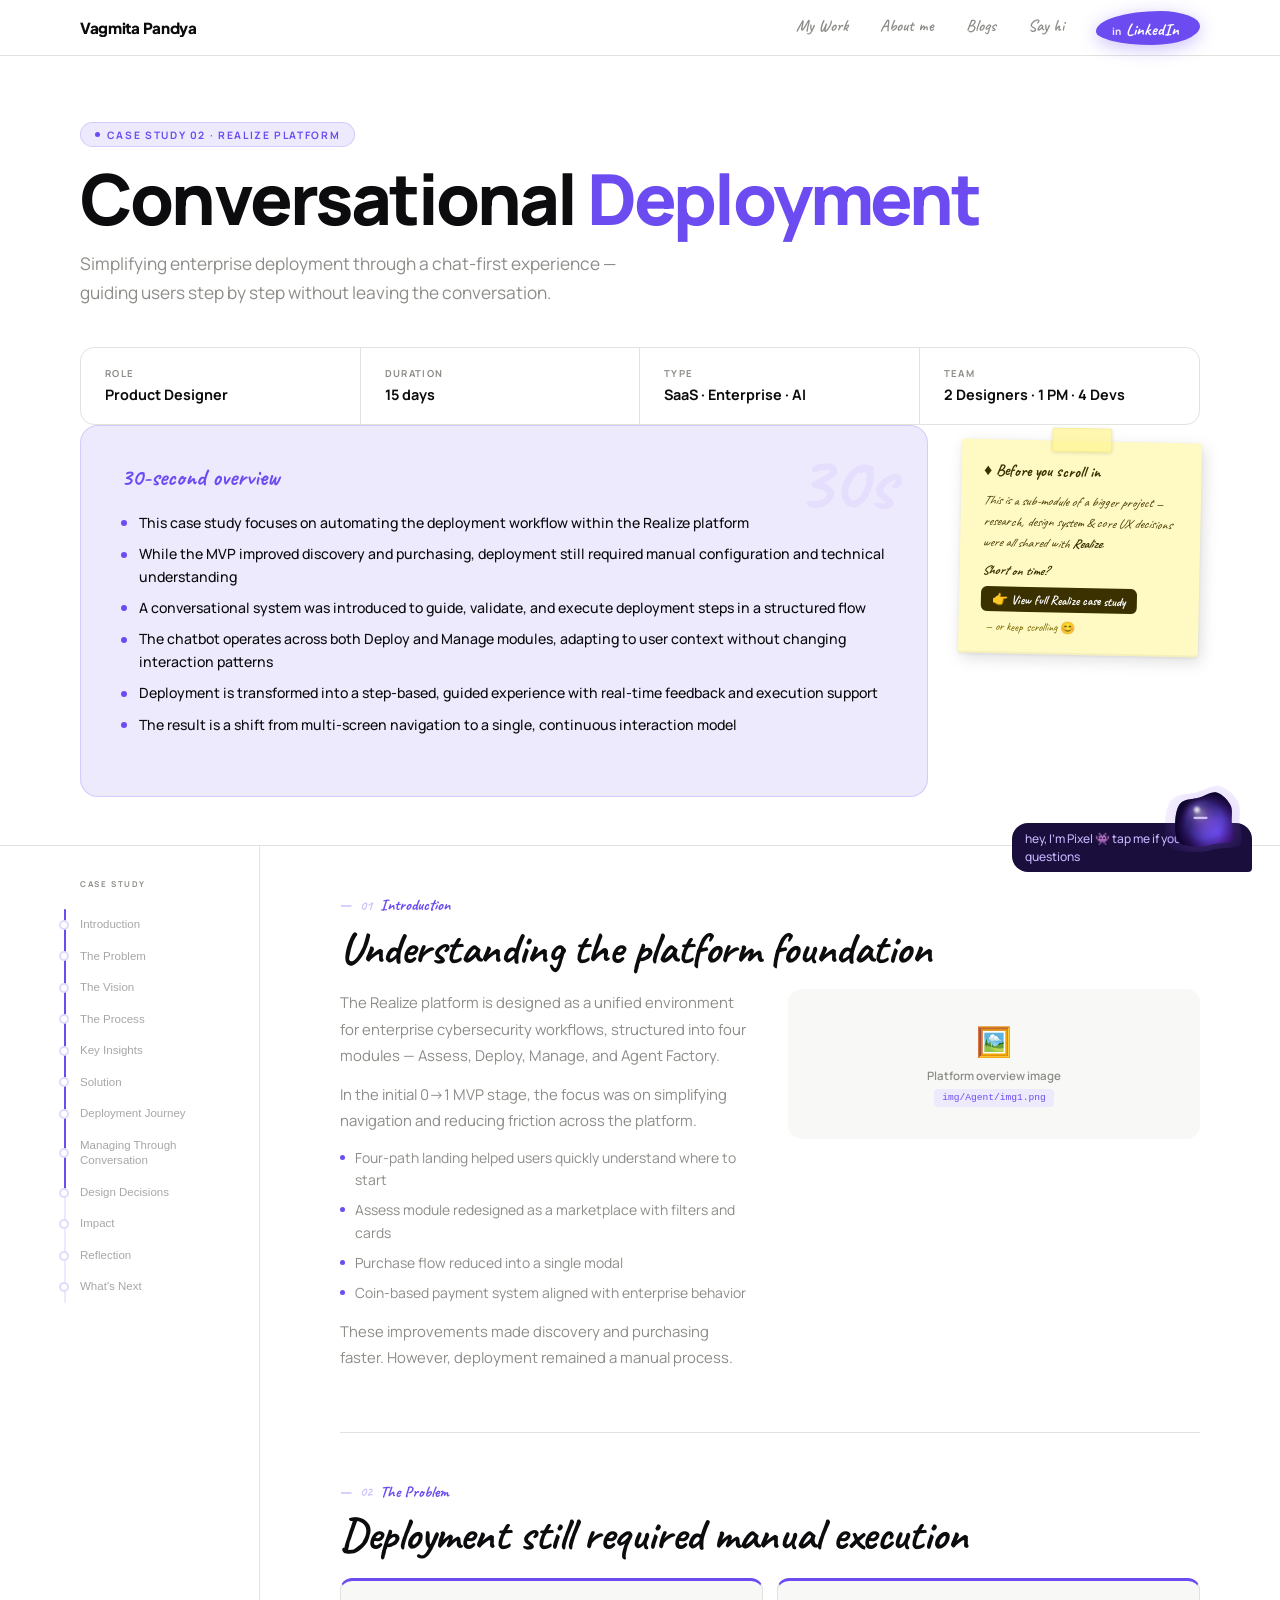
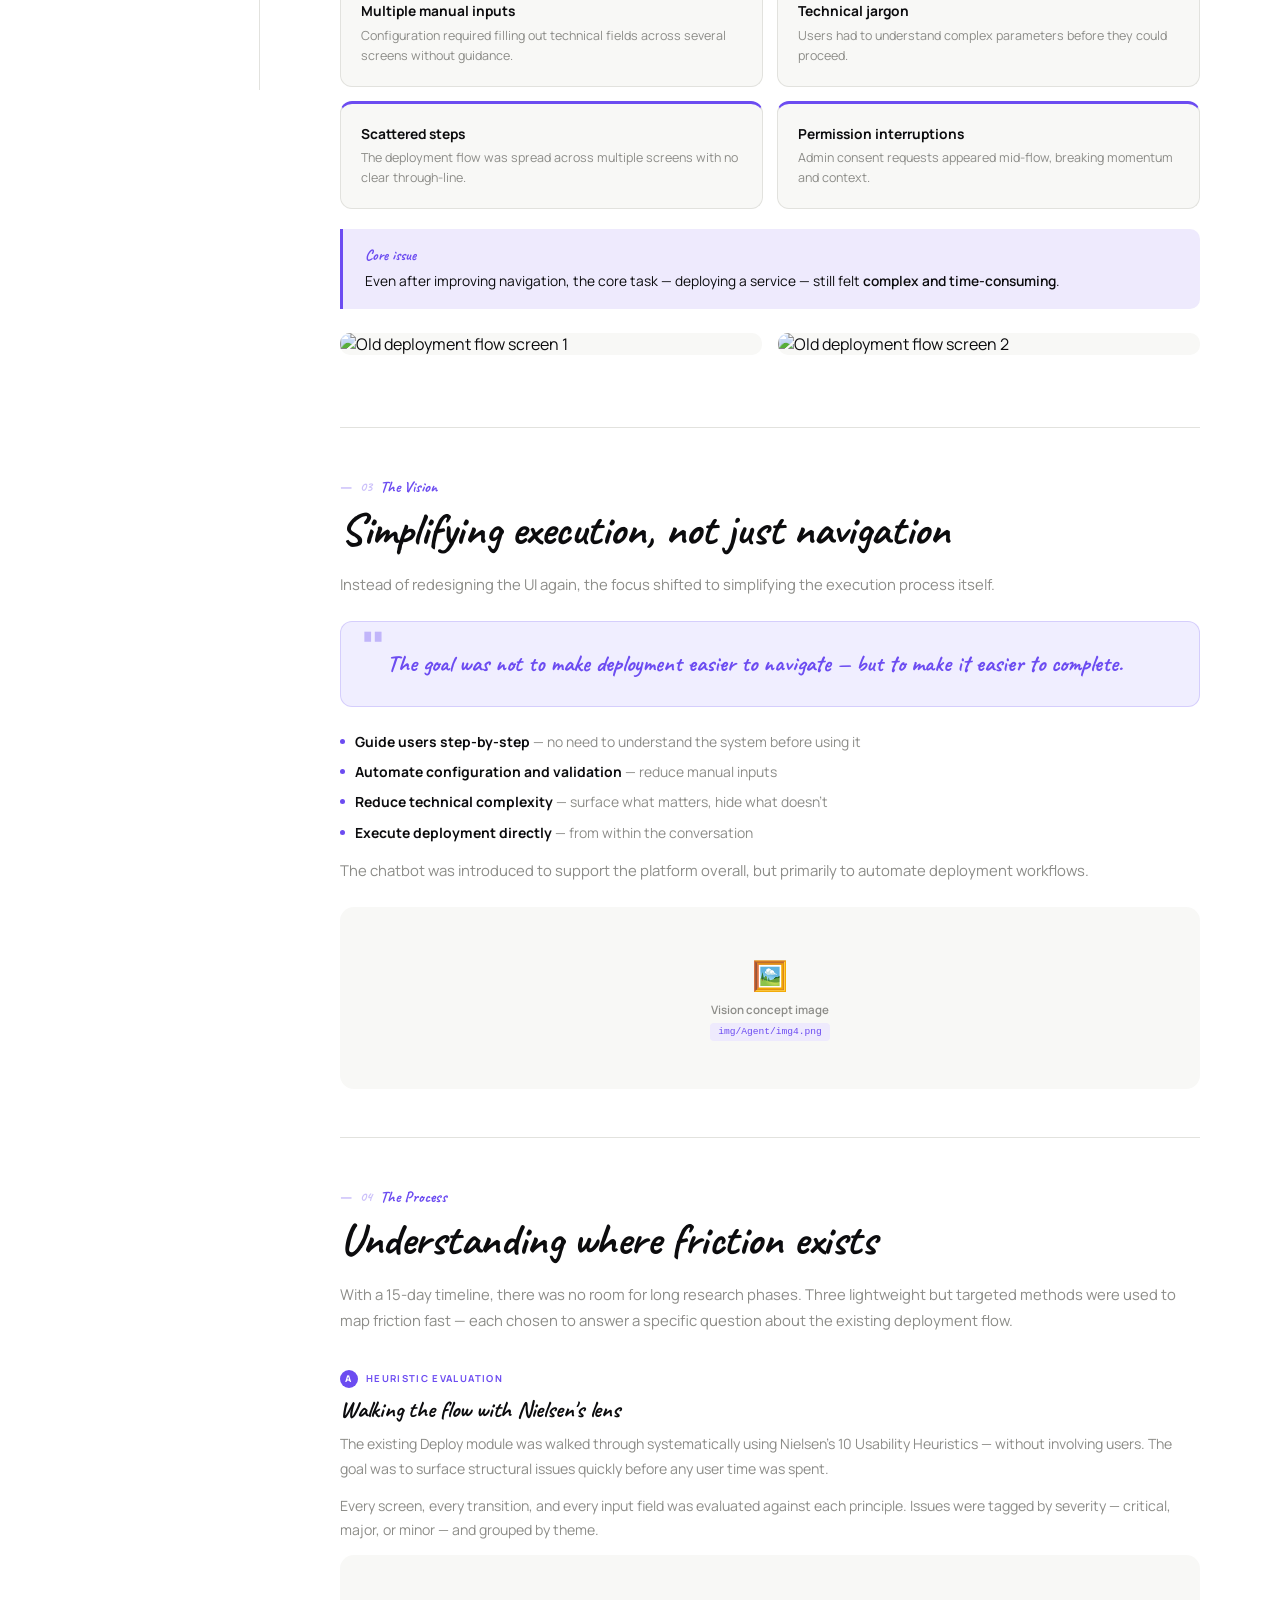
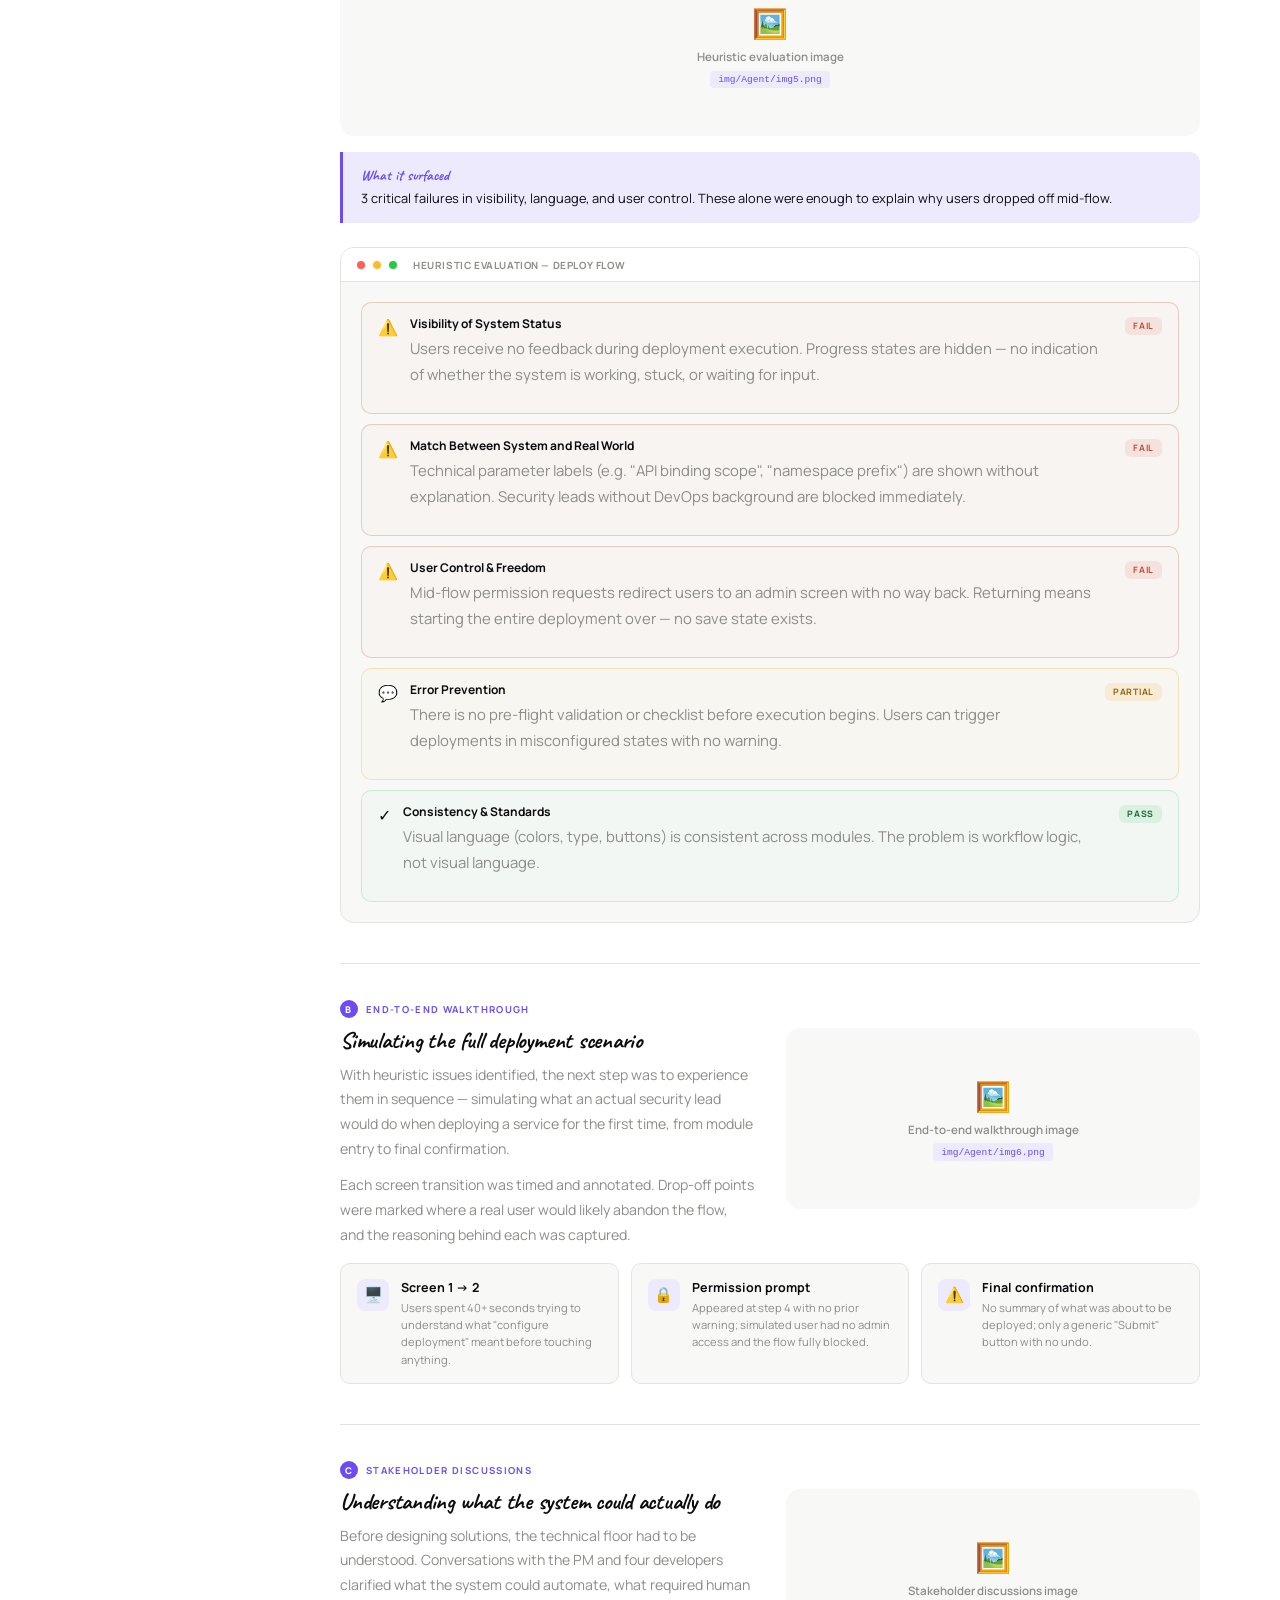
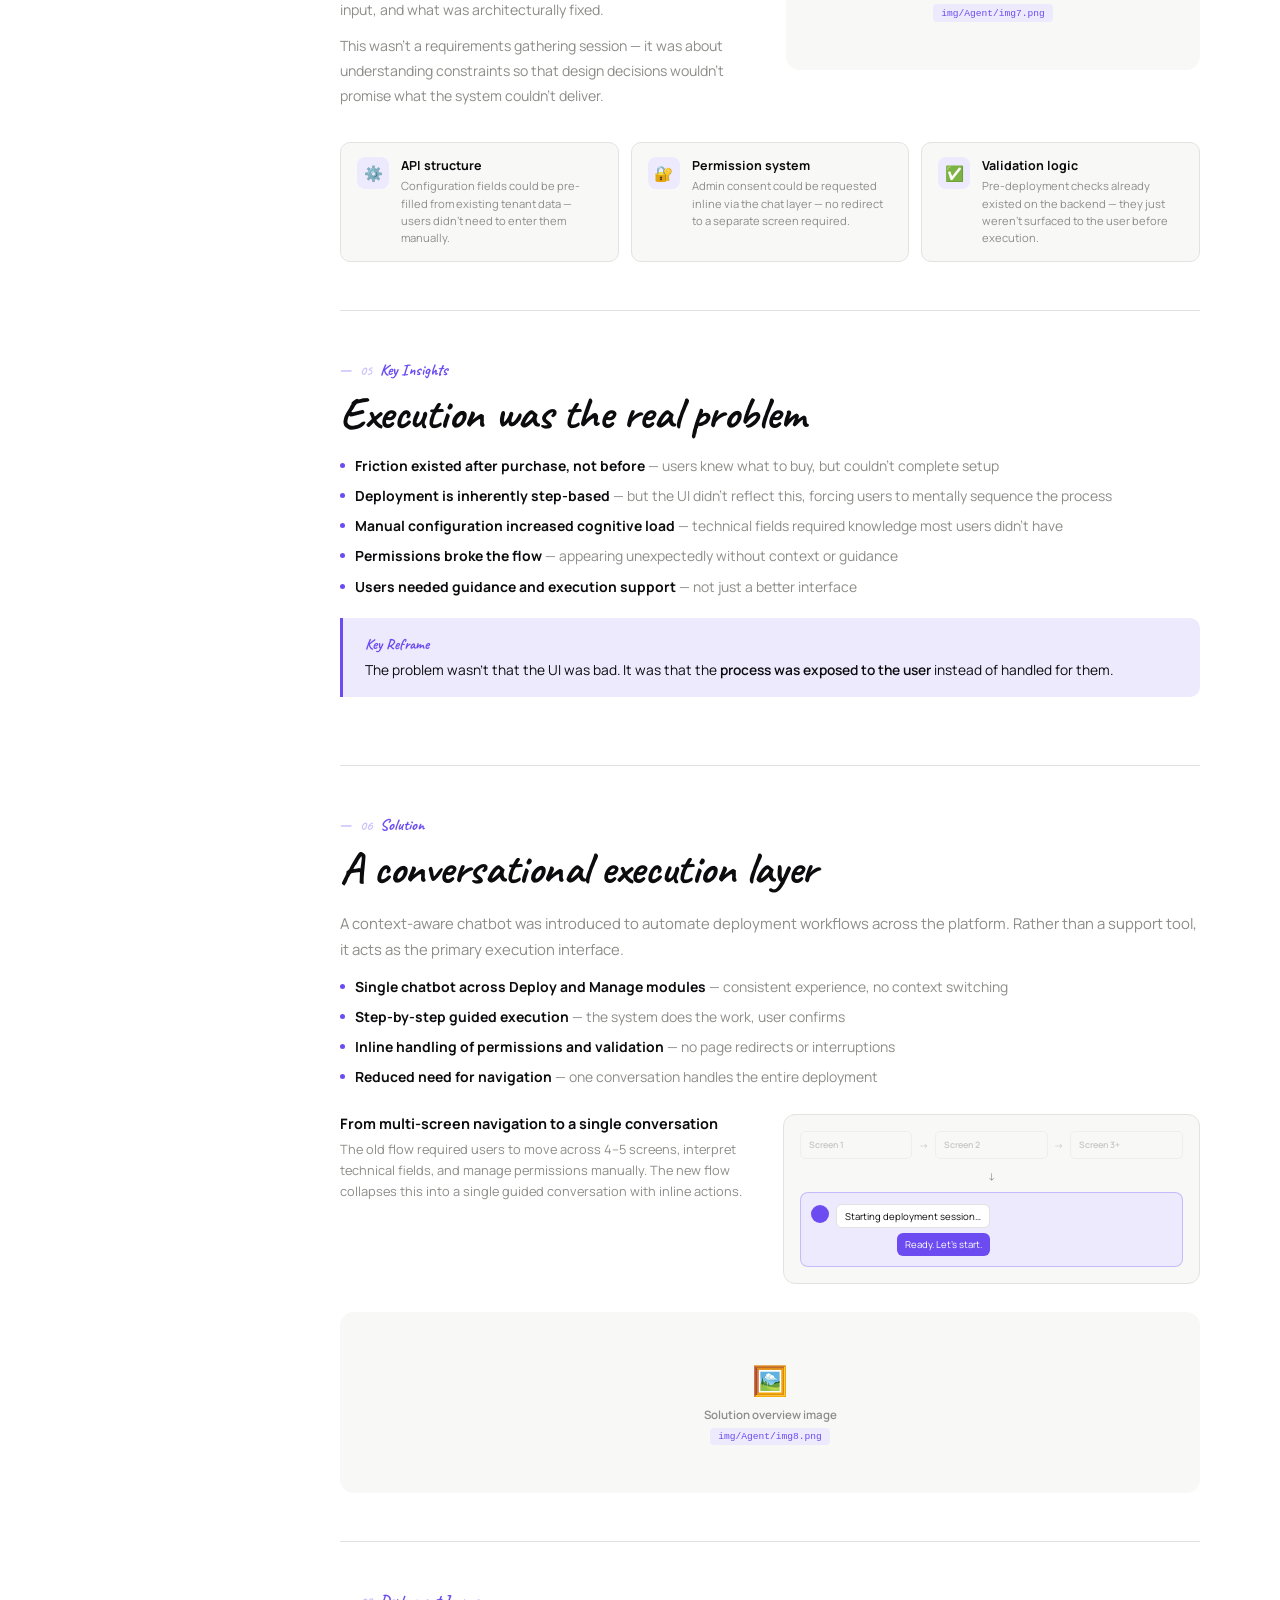
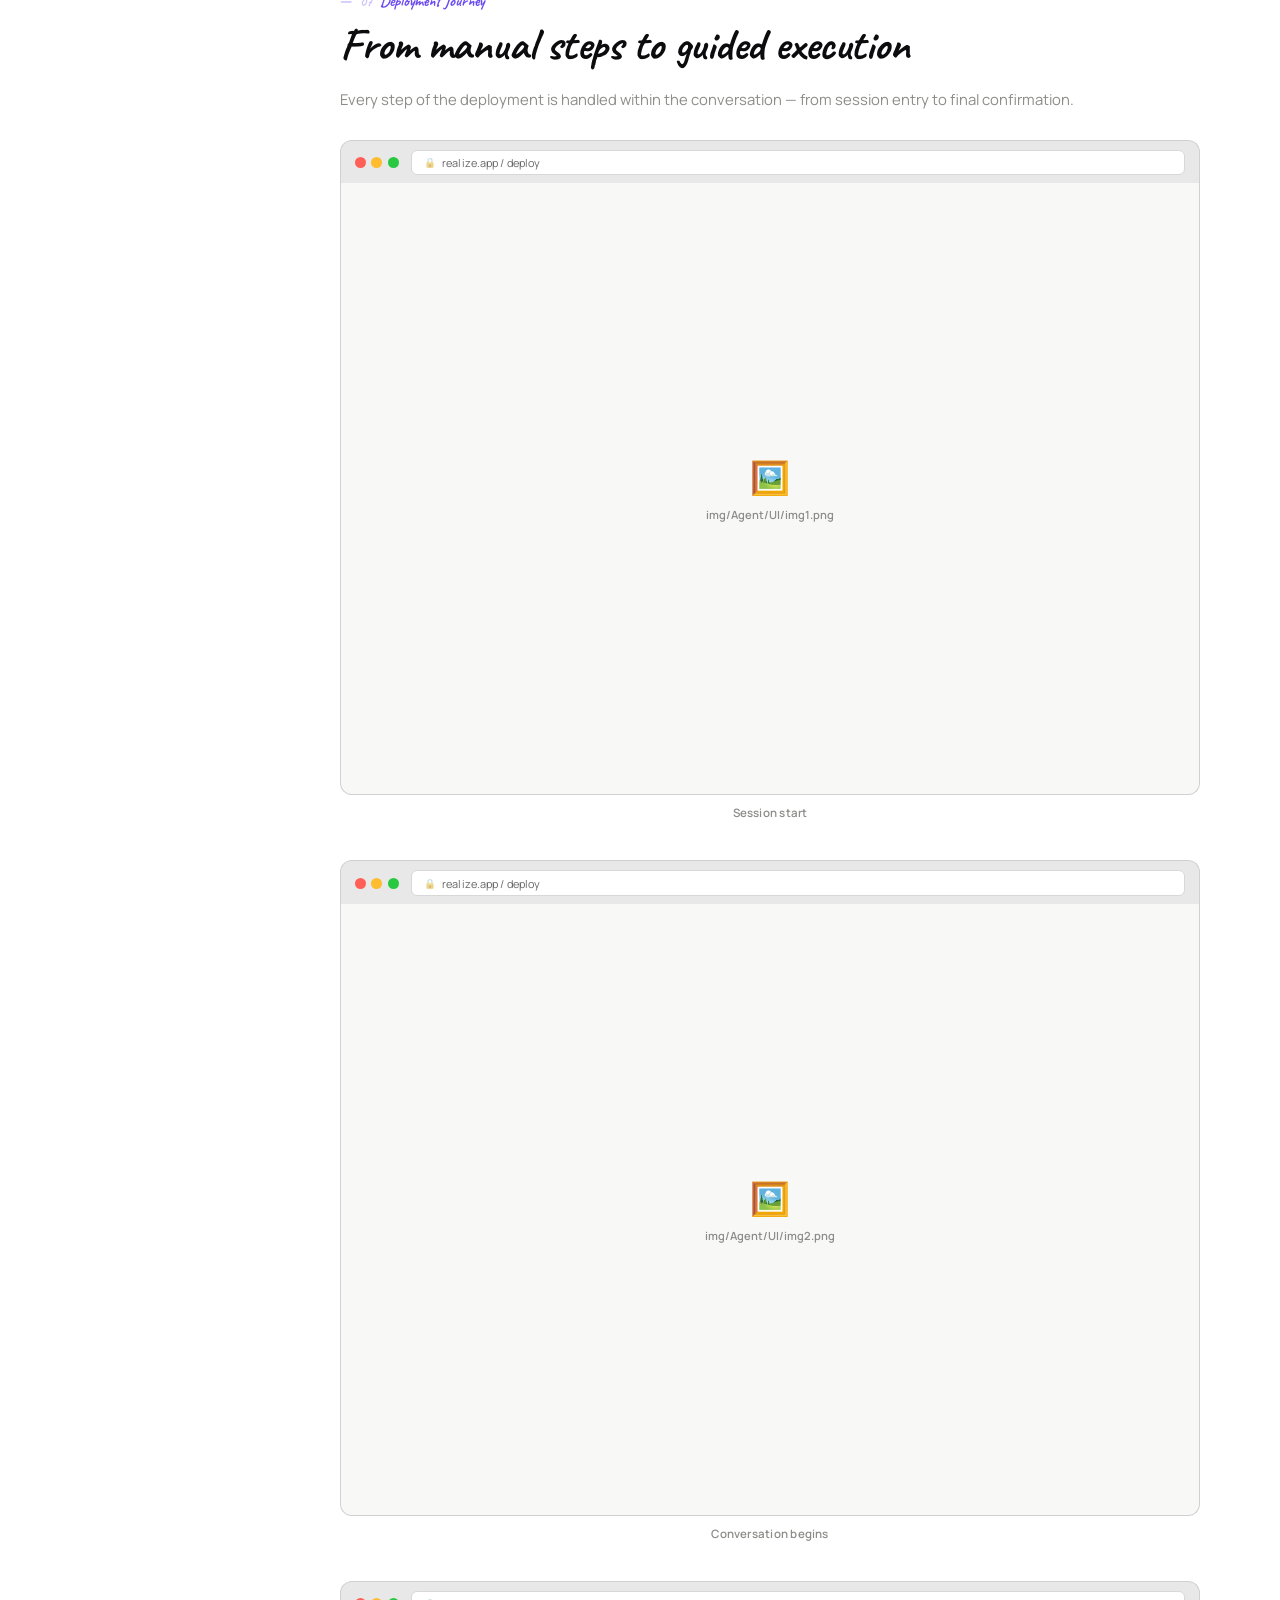
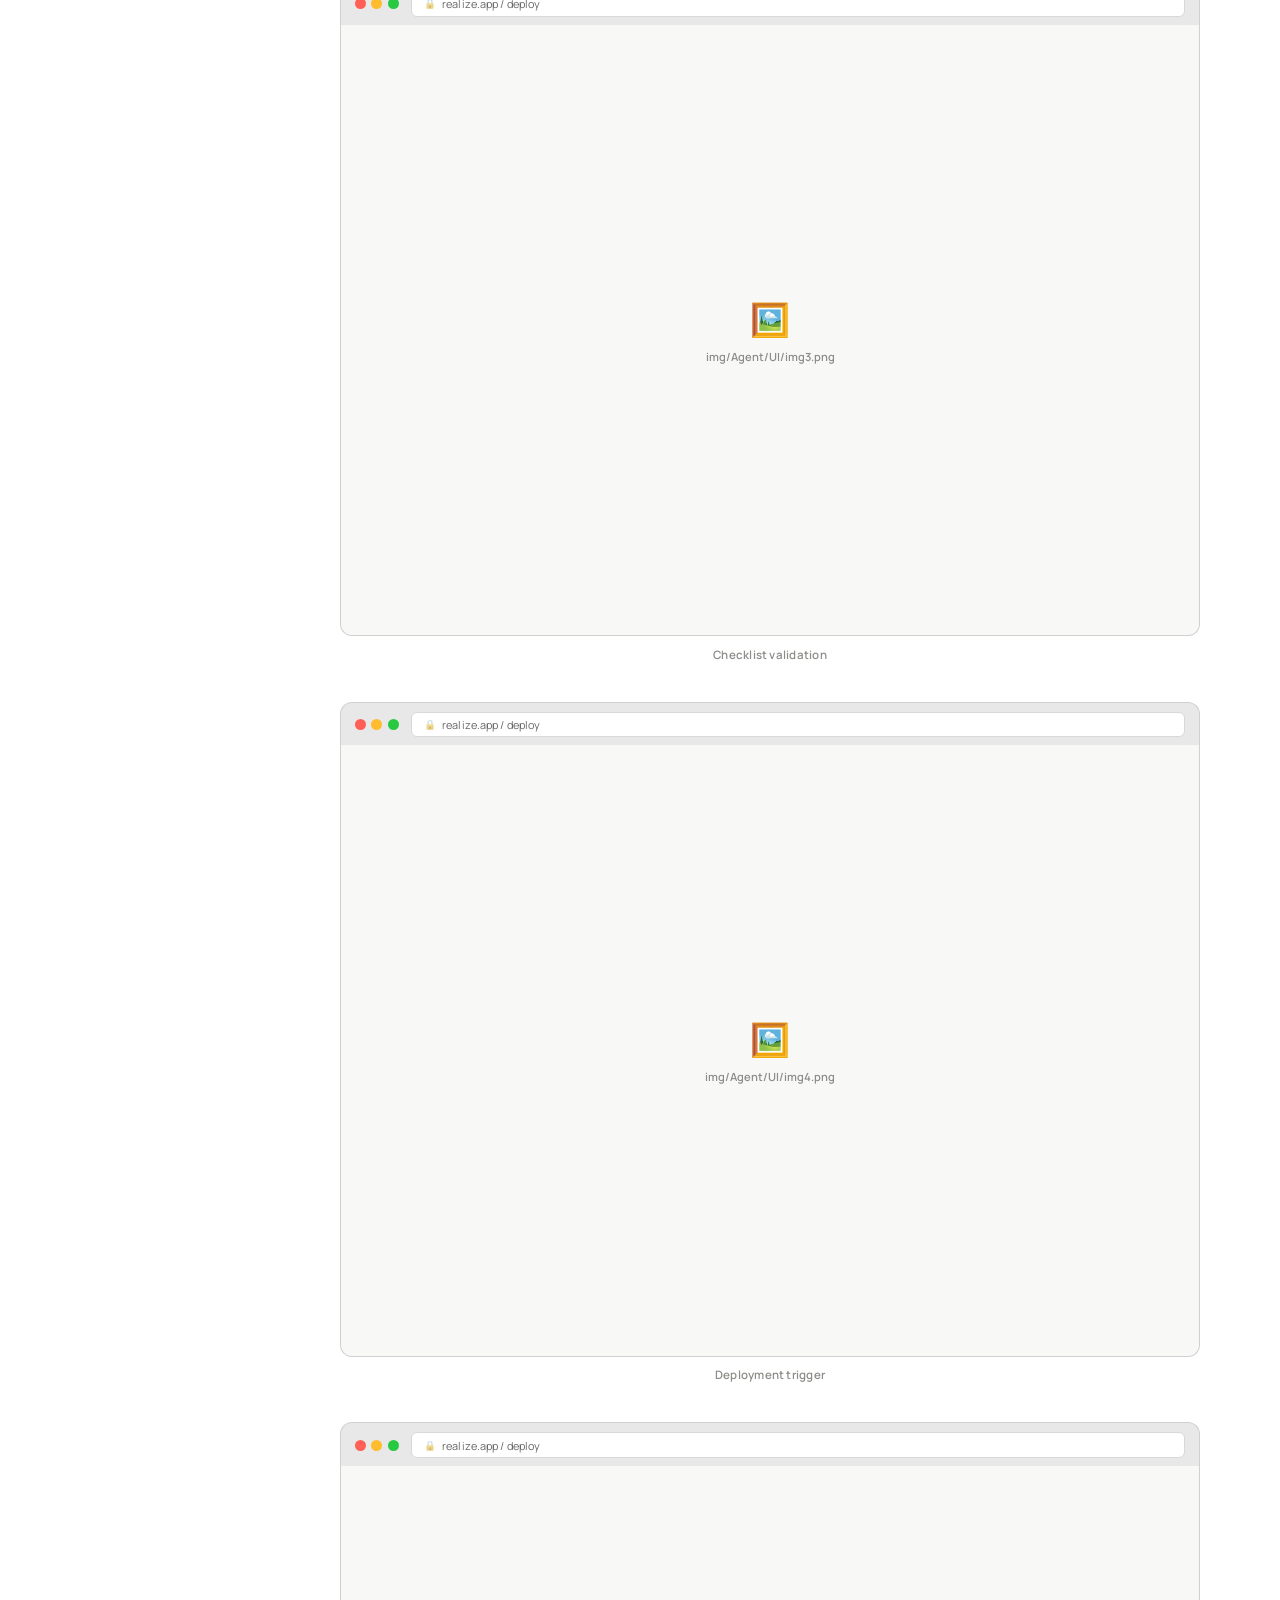
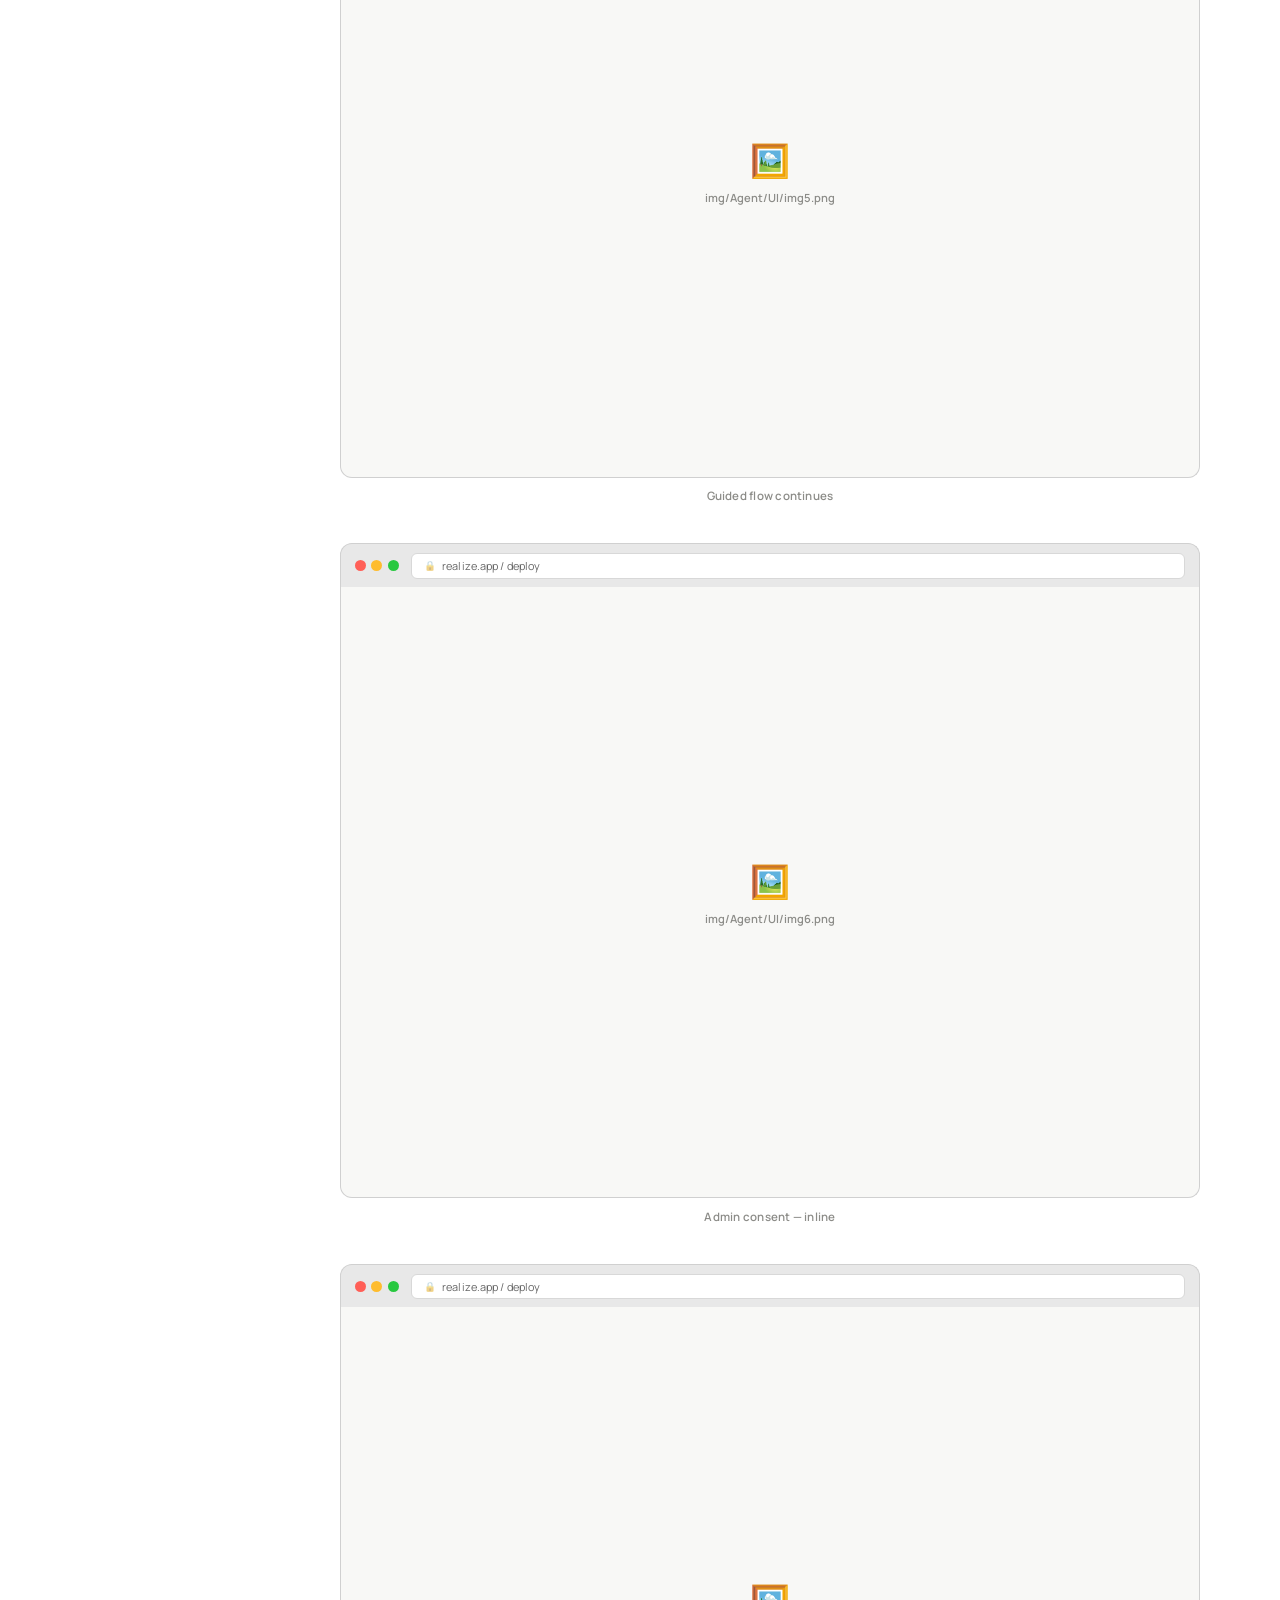
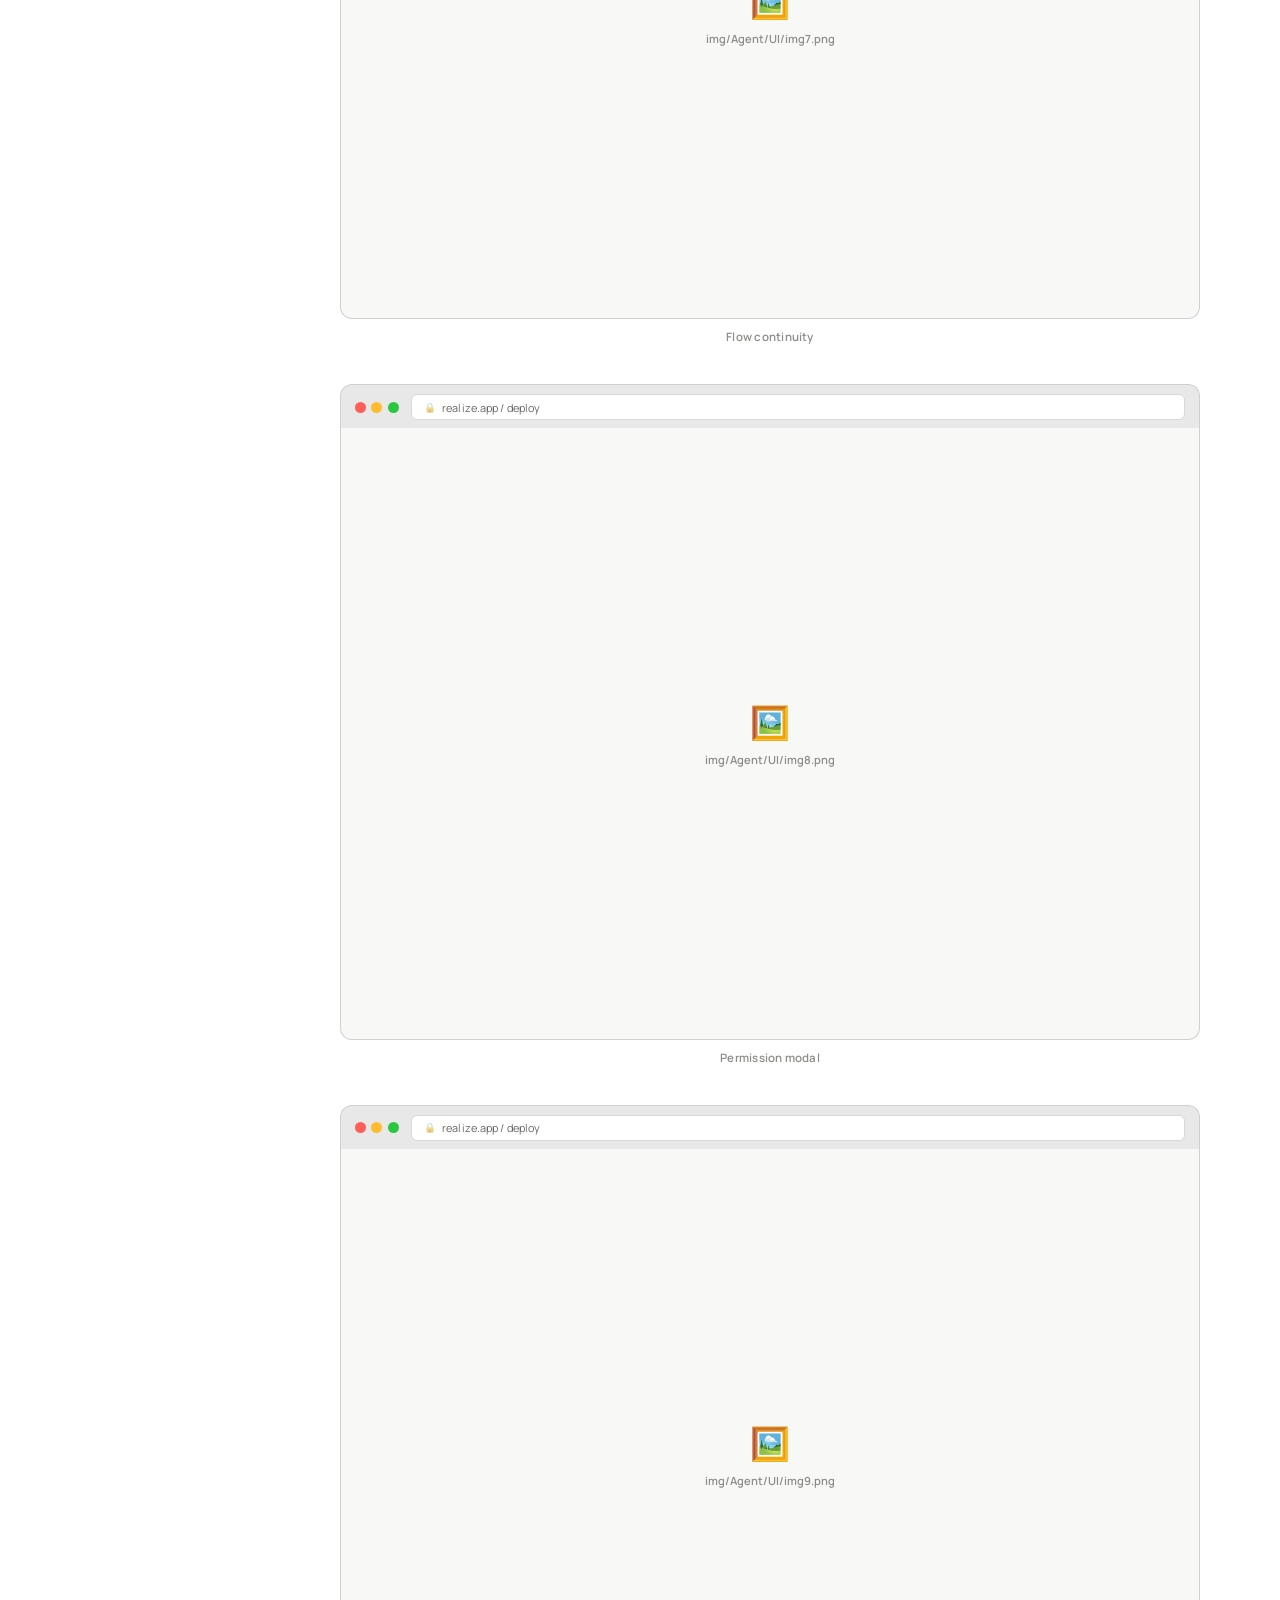
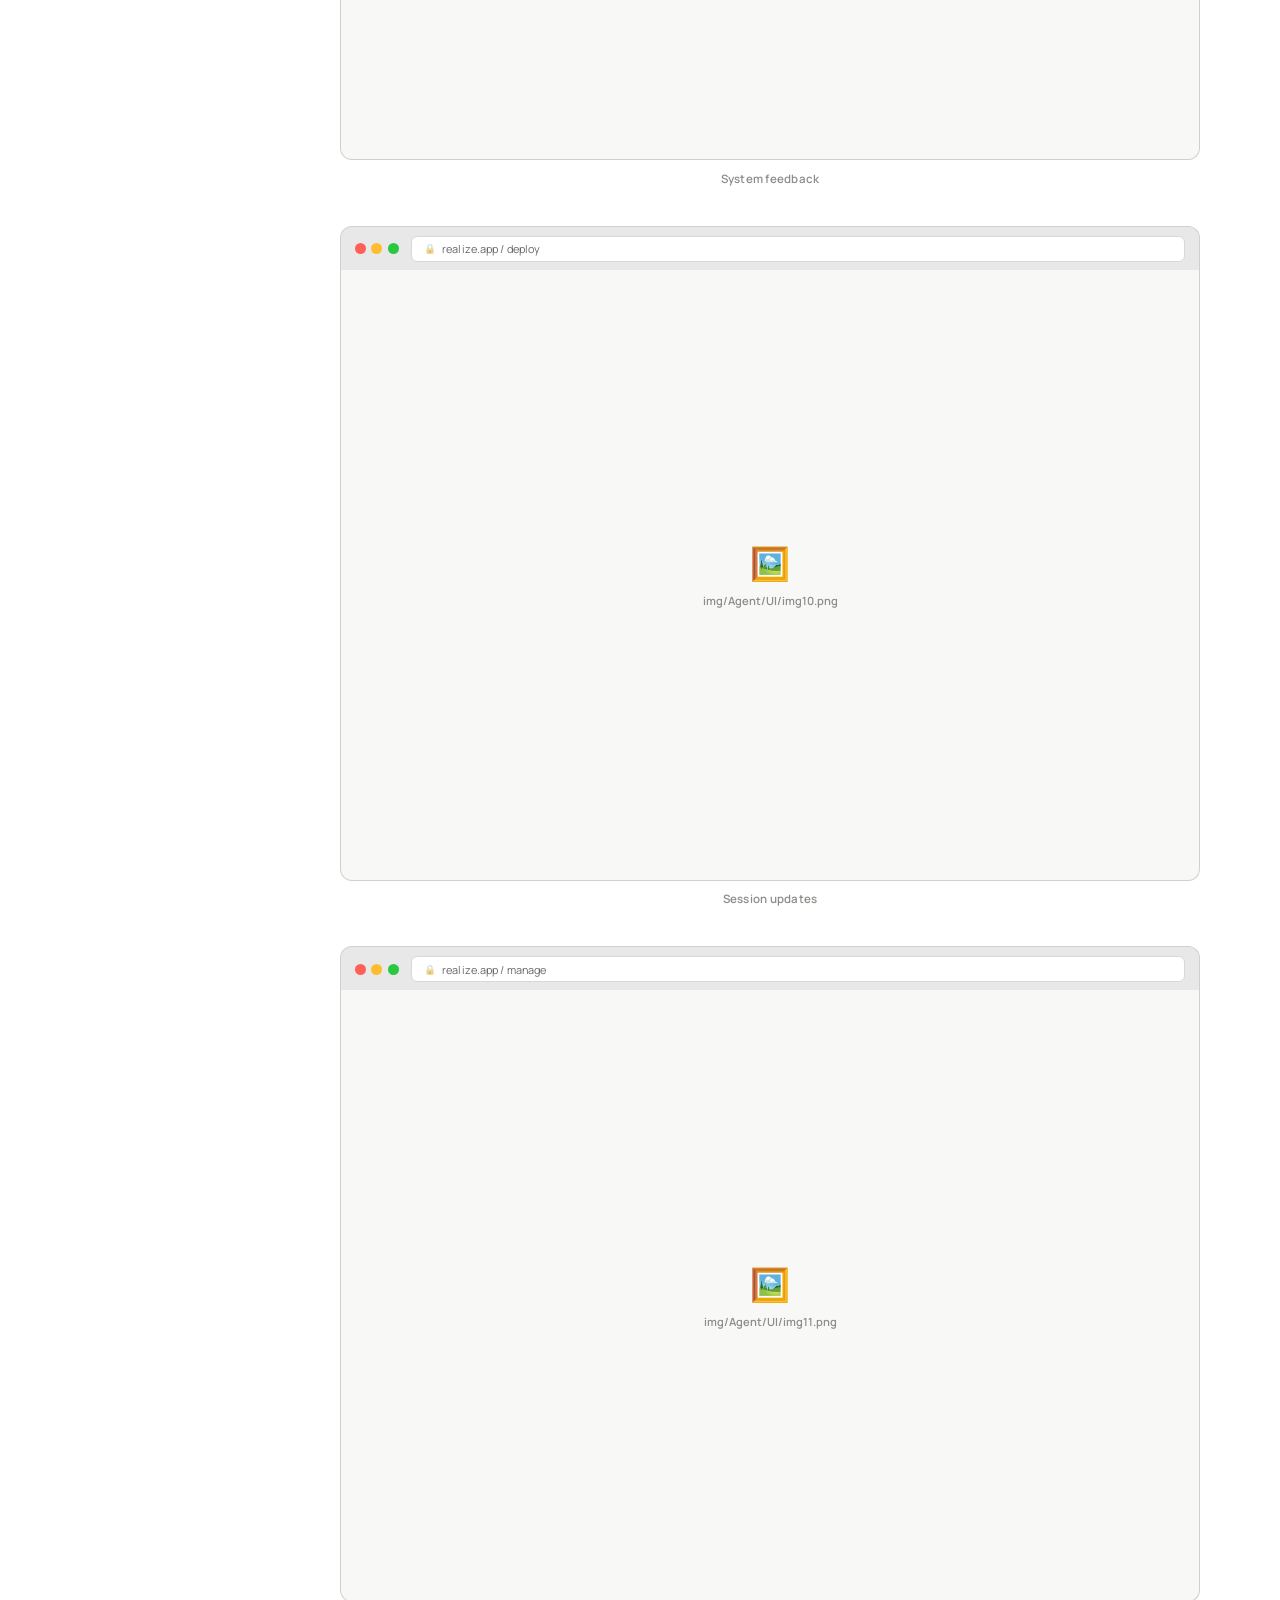
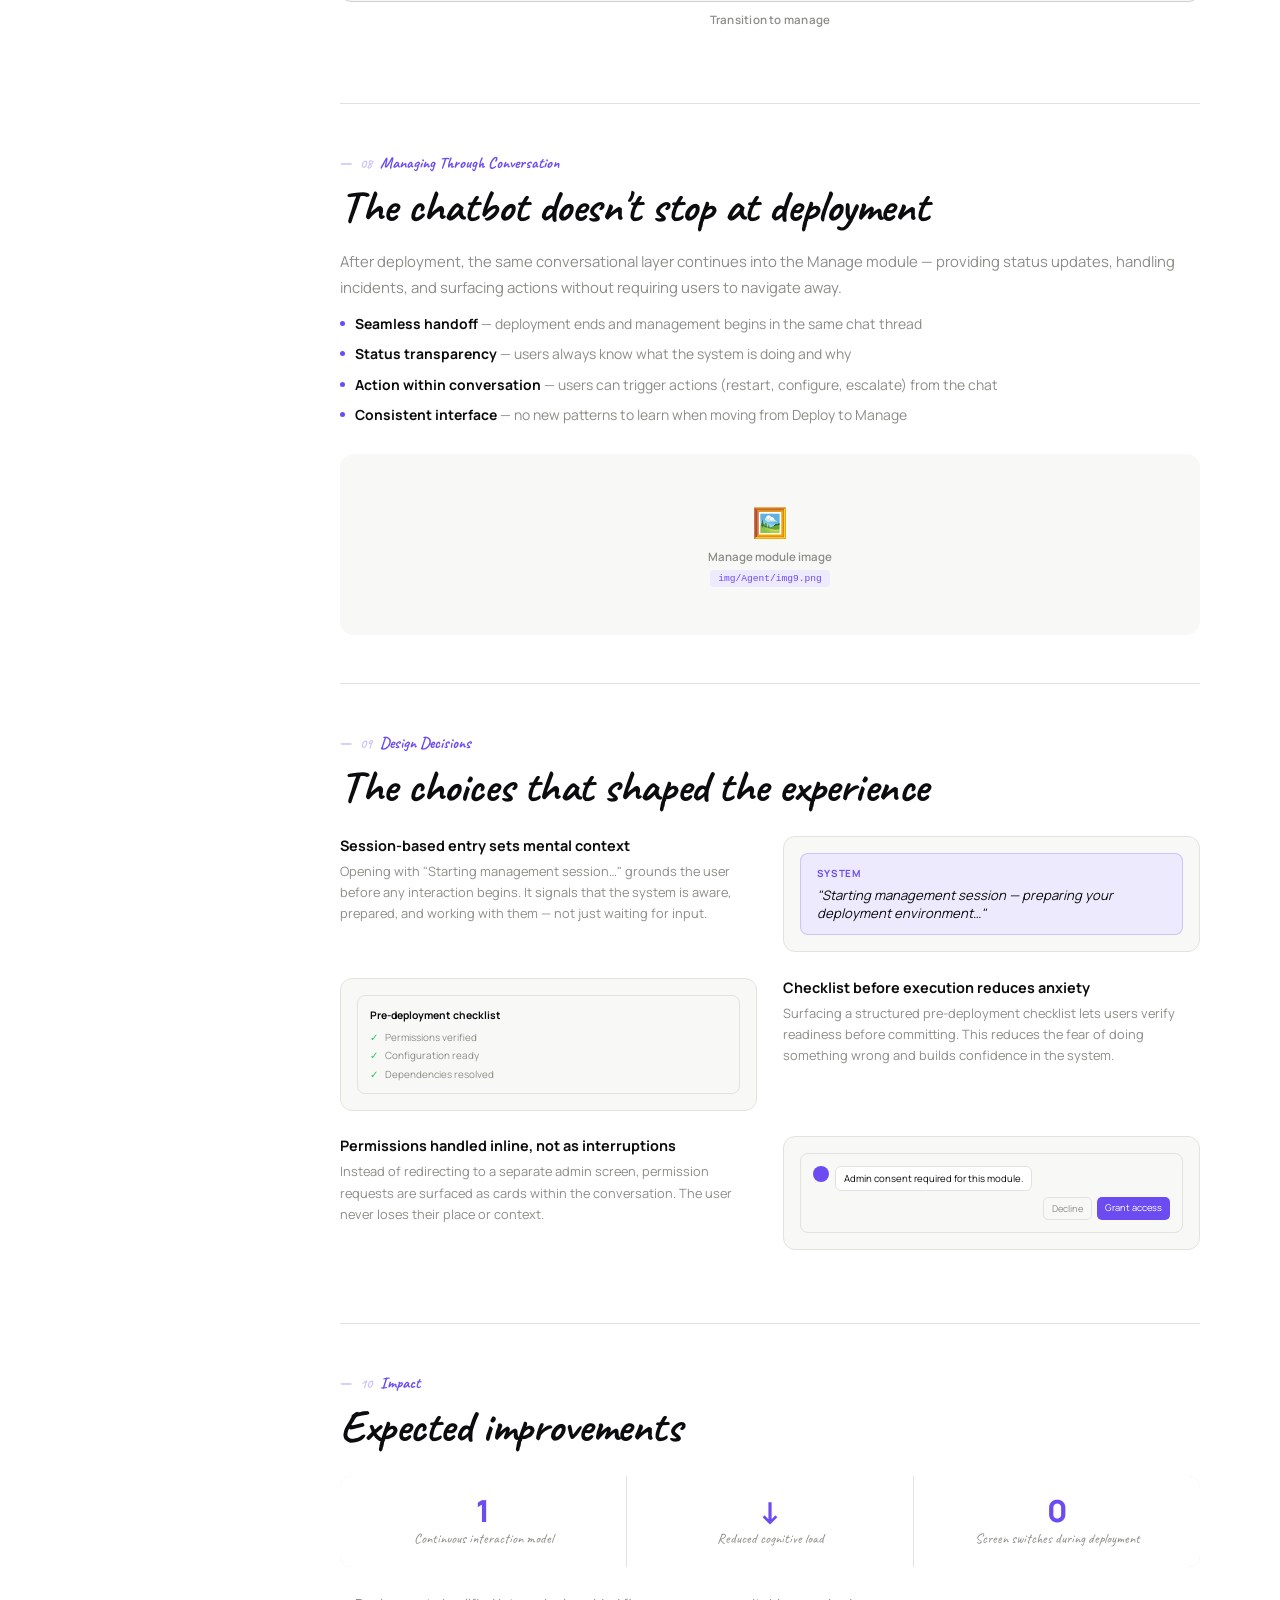
==== chat.html @ 02af24e2 "Add files via upload" ====
<!DOCTYPE html>
<html lang="en">
<head>
<meta charset="UTF-8">
<meta name="viewport" content="width=device-width,initial-scale=1">
<title>Conversational Deployment — Vagmita Pandya</title>
<link rel="preconnect" href="https://fonts.googleapis.com">
<link rel="preconnect" href="https://fonts.gstatic.com" crossorigin>
<link href="https://fonts.googleapis.com/css2?family=Manrope:wght@300;400;500;600;700;800&family=Caveat:wght@500;600;700&family=Plus+Jakarta+Sans:wght@600;700&display=swap" rel="stylesheet">
<link rel="stylesheet" href="casestudy.css">
<style>
/* overview card below hero */
.overview-card{
  background:var(--vi-soft);
  border:1.5px solid rgba(108,76,241,.2);
  border-radius:18px;
  padding:2.25rem 2.5rem;
  margin-bottom:0;
  position:relative;
  overflow:hidden;
}
.overview-card::after{content:'30s';position:absolute;right:2rem;top:1rem;font-family:var(--hand);font-size:5rem;font-weight:700;color:rgba(108,76,241,.07);line-height:1;pointer-events:none;user-select:none}
.overview-card h3{font-family:var(--hand);font-size:1.5rem;font-weight:700;color:var(--vi);margin-bottom:1.25rem}
.ov-list{list-style:none;display:flex;flex-direction:column;gap:.55rem;margin-bottom:1.5rem}
.ov-list li{display:flex;align-items:flex-start;gap:.75rem;font-size:.88rem;line-height:1.6;color:var(--black);font-weight:500}
.ov-list li::before{content:'';width:6px;height:6px;border-radius:50%;background:var(--vi);flex-shrink:0;margin-top:.52rem}
.ov-list li strong{color:var(--black)}
.ov-cta{
  display:inline-flex;align-items:center;gap:.4rem;
  font-size:.9rem;font-weight:600;color:var(--vi);
  text-decoration:none;
  padding:.5rem 1rem;
  background:rgba(108,76,241,.08);
  border:1px solid rgba(108,76,241,.2);
  border-radius:8px;
  transition:background .15s,border-color .15s;
}
.ov-cta:hover{background:rgba(108,76,241,.14);border-color:rgba(108,76,241,.35)}

/* CONTENT ZONE */
#cs-content-zone{display:flex;align-items:flex-start}

/* PART OF REALIZE STRIP */
.realize-strip{
  display:flex;align-items:center;gap:1.25rem;
  padding:.95rem var(--pad);
  background:var(--off);
  border-bottom:1px solid var(--border);
  flex-wrap:wrap;
}
.realize-strip-badge{
  display:inline-flex;align-items:center;gap:.45rem;
  font-size:.6rem;font-weight:700;letter-spacing:.14em;text-transform:uppercase;
  color:var(--vi);background:var(--vi-soft);border:1px solid rgba(108,76,241,.2);
  padding:.28rem .75rem;border-radius:100px;flex-shrink:0;
}
.realize-strip-text{font-size:.8rem;color:var(--muted);line-height:1.55}
.realize-strip-text strong{color:var(--black);font-weight:700}
.realize-strip-link{
  margin-left:auto;flex-shrink:0;
  display:inline-flex;align-items:center;gap:.35rem;
  font-size:.78rem;font-weight:700;color:var(--vi);
  text-decoration:none;border-bottom:1px dashed rgba(108,76,241,.4);
  padding-bottom:1px;transition:border-color .15s,color .15s;
}
.realize-strip-link:hover{color:var(--vi2);border-color:var(--vi2)}

/* HEURISTIC VISUAL */
.heuristic-visual{
  background:var(--off);border:1px solid var(--border);border-radius:14px;
  overflow:hidden;margin:1.5rem 0;
}
.heuristic-visual-header{
  background:var(--white);border-bottom:1px solid var(--border);
  padding:.6rem 1rem;display:flex;align-items:center;gap:.5rem;
}
.heuristic-visual-dot{width:8px;height:8px;border-radius:50%}
.heuristic-visual-title{font-size:.62rem;font-weight:700;color:var(--muted);letter-spacing:.06em;text-transform:uppercase;margin-left:.5rem}
.heuristic-visual-body{padding:1.25rem;display:flex;flex-direction:column;gap:.65rem}
.heuristic-row{display:grid;grid-template-columns:auto 1fr auto;gap:.75rem;align-items:start;padding:.75rem 1rem;background:var(--white);border:1px solid var(--border);border-radius:10px;position:relative}
.heuristic-row.flagged{border-color:rgba(200,75,49,.25);background:rgba(200,75,49,.025)}
.heuristic-row.warn{border-color:rgba(245,158,11,.25);background:rgba(245,158,11,.02)}
.heuristic-row.ok{border-color:rgba(34,197,94,.2);background:rgba(34,197,94,.02)}
.h-icon{font-size:1rem;padding-top:.05rem}
.h-content h5{font-size:.75rem;font-weight:700;color:var(--black);margin-bottom:.18rem}
.h-content p{font-size:.67rem;color:var(--muted);line-height:1.5;margin:0}
.h-badge{font-size:.55rem;font-weight:700;letter-spacing:.08em;text-transform:uppercase;padding:.2rem .5rem;border-radius:6px;flex-shrink:0;margin-top:.1rem}
.h-badge.fail{background:rgba(200,75,49,.1);color:#C84B31}
.h-badge.warn{background:rgba(245,158,11,.12);color:#92610a}
.h-badge.pass{background:rgba(34,197,94,.12);color:#166534}

/* REFLECTION CARDS */
.reflection-grid{display:flex;flex-direction:column;gap:.75rem;margin:1.25rem 0}
.reflection-card{
  display:flex;gap:1rem;align-items:flex-start;
  padding:1.1rem 1.25rem;
  background:var(--off);border:1px solid var(--border);border-radius:12px;
  transition:box-shadow .2s,transform .2s;
}
.reflection-card:hover{box-shadow:0 4px 20px rgba(108,76,241,.08);transform:translateY(-1px)}
.reflection-card-num{
  font-family:var(--hand);font-size:1.6rem;font-weight:700;
  color:rgba(108,76,241,.2);flex-shrink:0;line-height:1;margin-top:.1rem;
  min-width:2rem;text-align:center;
}
.reflection-card-body h4{font-size:.85rem;font-weight:700;color:var(--black);margin-bottom:.3rem}
.reflection-card-body p{font-size:.78rem;color:var(--muted);line-height:1.65;margin:0}

/* WHAT'S NEXT STRIP */
.whatsnext-chain{display:flex;flex-direction:column;gap:0;margin:1.5rem 0;position:relative}
.whatsnext-chain::before{content:'';position:absolute;left:19px;top:20px;bottom:20px;width:2px;background:rgba(108,76,241,.15);border-radius:2px}
.whatsnext-node{display:flex;gap:1rem;padding:.5rem 0 1.25rem;align-items:flex-start;position:relative}
.whatsnext-dot{width:40px;height:40px;border-radius:50%;flex-shrink:0;display:flex;align-items:center;justify-content:center;font-size:1.05rem;z-index:1}
.whatsnext-dot.done{background:var(--vi);box-shadow:0 0 0 4px rgba(108,76,241,.14)}
.whatsnext-dot.next{background:var(--vi-soft);border:2px solid rgba(108,76,241,.3)}
.whatsnext-dot.future{background:var(--off);border:2px dashed rgba(108,76,241,.2)}
.whatsnext-text h4{font-size:.86rem;font-weight:700;color:var(--black);margin-bottom:.22rem;padding-top:.55rem}
.whatsnext-text p{font-size:.77rem;color:var(--muted);line-height:1.6;margin:0}
.whatsnext-tag{display:inline-flex;font-size:.55rem;font-weight:700;letter-spacing:.08em;text-transform:uppercase;padding:.18rem .5rem;border-radius:5px;margin-bottom:.3rem}
.whatsnext-tag.done-tag{background:rgba(108,76,241,.1);color:var(--vi)}
.whatsnext-tag.next-tag{background:rgba(34,197,94,.1);color:#166534}
.whatsnext-tag.future-tag{background:var(--off2);color:var(--muted)}

/* SIDEBAR */
.cs-sidebar{width:260px;flex-shrink:0;position:sticky;top:56px;height:calc(100vh - 56px);overflow:hidden;display:flex;flex-direction:column;background:var(--white);border-right:1px solid var(--border)}
.cs-sidebar-inner{padding:2rem 1rem 2rem 0;flex:1;overflow-y:auto;overflow-x:hidden}
.cs-sidebar-inner::-webkit-scrollbar{display:none}
.cs-sidebar-cap{font-size:.5rem;font-weight:700;letter-spacing:.2em;text-transform:uppercase;color:var(--muted);margin-bottom:1.25rem;padding-left:80px}
.cs-sidebar-nav{display:flex;flex-direction:column;gap:0;position:relative;padding-left:80px}
.cs-sidebar-nav::before{content:'';position:absolute;left:64px;top:0;bottom:0;width:1.5px;background:rgba(108,76,241,.12);border-radius:2px}
.snav-spine-fill{position:absolute;left:64px;top:0;width:1.5px;background:var(--vi);border-radius:2px;transition:height .12s ease;pointer-events:none;z-index:2}
.snav-item{position:relative;display:flex;align-items:center;gap:.5rem;padding:.5rem .5rem .5rem 0;cursor:pointer;border:none;background:none;text-align:left;width:100%;border-radius:0;transition:none}
.snav-item::before{content:'';position:absolute;left:-21px;top:50%;transform:translateY(-50%);width:10px;height:10px;border-radius:50%;background:var(--white);border:2px solid rgba(108,76,241,.2);transition:background .2s,border-color .2s,transform .2s,box-shadow .2s;z-index:3}
.snav-item:hover::before{border-color:var(--vi);background:rgba(108,76,241,.08)}
.snav-item.active::before{background:var(--vi);border-color:var(--vi);transform:translateY(-50%) scale(1.15);box-shadow:0 0 0 4px rgba(108,76,241,.14)}
.snav-num{display:none}
.snav-label{font-size:.72rem;font-weight:500;color:rgba(0,0,0,.35);line-height:1.35;transition:color .15s,font-weight .15s}
.snav-item:hover .snav-label{color:rgba(0,0,0,.7)}
.snav-item.active .snav-label{color:var(--vi);font-weight:700;font-size:.73rem}

/* MAIN CONTENT */
#cs-main{flex:1;min-width:0;padding:0 var(--pad) 6rem var(--pad)}

/* SECTIONS */
.cs-sec{padding:3rem 0;border-bottom:1px solid var(--border);opacity:0;transform:translateY(18px);transition:opacity .5s ease,transform .5s ease}
.cs-sec.vis{opacity:1;transform:translateY(0)}
.cs-sec:last-child{border-bottom:none}
.sec-label{display:flex;align-items:center;gap:.5rem;font-family:var(--hand);font-size:1rem;font-weight:700;color:var(--vi);margin-bottom:.55rem}
.sec-label::before{content:'—';opacity:.35;font-family:var(--body)}
.sec-num{font-family:var(--hand);font-size:.85rem;color:rgba(108,76,241,.35)}
.cs-sec h2{font-family:var(--hand);font-size:clamp(2.2rem,3.5vw,3rem);font-weight:700;letter-spacing:-.01em;line-height:1.05;color:var(--black);margin-bottom:1.1rem}
.cs-sec h2 em{color:var(--vi);font-style:normal}
.cs-sec p{font-size:.93rem;color:var(--muted);line-height:1.75;margin-bottom:.85rem}
.cs-sec p strong{color:var(--black);font-weight:600}

.callout{background:var(--vi-soft);border-left:3px solid var(--vi);border-radius:0 10px 10px 0;padding:1rem 1.35rem;margin:1.25rem 0}
.callout-lbl{font-family:var(--hand);font-size:.95rem;font-weight:700;color:var(--vi);margin-bottom:.3rem}
.callout p{font-size:.86rem;color:var(--black);line-height:1.65;margin:0}

.cs-list{list-style:none;display:flex;flex-direction:column;gap:.5rem;margin:.85rem 0}
.cs-list li{display:flex;align-items:flex-start;gap:.65rem;font-size:.87rem;color:var(--muted);line-height:1.6}
.cs-list li .d{width:5px;height:5px;border-radius:50%;background:var(--vi);flex-shrink:0;margin-top:.5rem}
.cs-list li strong{color:var(--black)}

/* STEP LIST */
.step-list{display:flex;flex-direction:column;gap:0;margin:1.25rem 0;position:relative}
.step-list::before{content:'';position:absolute;left:16px;top:0;bottom:0;width:1px;background:var(--border)}
.step-item{display:flex;gap:.9rem;padding:0 0 1.25rem}
.step-num{width:32px;height:32px;border-radius:50%;background:var(--vi-soft);border:2px solid var(--vi);display:flex;align-items:center;justify-content:center;font-size:.62rem;font-weight:700;color:var(--vi);flex-shrink:0;z-index:1}
.step-content h4{font-family:var(--body);font-size:.85rem;font-weight:700;color:var(--black);margin-bottom:.22rem;padding-top:.38rem}
.step-content p{font-size:.78rem;color:var(--muted);line-height:1.6;margin:0}

/* PROB GRID */
.prob-grid{display:grid;grid-template-columns:1fr 1fr;gap:.85rem;margin:1.25rem 0}
.prob-card{background:var(--off);border:1px solid var(--border);border-radius:12px;padding:1.25rem;border-top:3px solid var(--vi)}
.prob-card h4{font-family:var(--body);font-size:.86rem;font-weight:700;color:var(--black);margin-bottom:.35rem}
.prob-card p{font-size:.78rem;color:var(--muted);line-height:1.6;margin:0}

/* QUOTE */
.cs-quote{margin:1.5rem 0;padding:1.6rem 1.75rem;background:#F0EEFF;border:1.5px solid rgba(108,76,241,.2);border-radius:12px;font-family:var(--hand);font-size:1.45rem;font-weight:700;color:var(--vi);line-height:1.4;position:relative}
.cs-quote::before{content:'"';font-size:3.5rem;line-height:0;color:var(--vi);opacity:.35;position:absolute;top:1.8rem;left:1.25rem;font-family:var(--body)}
.cs-quote-inner{padding-left:1.1rem}

/* DESKTOP MOCKUPS */
.deploy-mockup-stack{display:flex;flex-direction:column;gap:2.5rem;margin:1.75rem 0}
.desktop-mockup{width:100%}
.desktop-chrome{
  background:#E8E8E8;
  border-radius:12px 12px 0 0;
  padding:.55rem .85rem .5rem;
  display:flex;align-items:center;gap:.75rem;
  border:1.5px solid #D0D0D0;
  border-bottom:none;
}
.desktop-dots{display:flex;gap:.35rem;align-items:center;flex-shrink:0}
.desktop-dots span{width:11px;height:11px;border-radius:50%}
.desktop-dots span:nth-child(1){background:#FF5F57}
.desktop-dots span:nth-child(2){background:#FEBC2E}
.desktop-dots span:nth-child(3){background:#28C840}
.desktop-bar{flex:1;background:#fff;border:1px solid #D8D8D8;border-radius:6px;padding:.28rem .75rem;display:flex;align-items:center;gap:.4rem}
.desktop-bar::before{content:'🔒';font-size:.6rem;opacity:.5}
.desktop-url{font-size:.68rem;color:#666;font-family:var(--body);letter-spacing:.01em}
.desktop-screen{
  border:1.5px solid #D0D0D0;
  border-top:none;
  border-radius:0 0 12px 12px;
  overflow:hidden;
  background:var(--off);
  /* sized for 1440×1024 content with a bit of extra frame */
  aspect-ratio:1440/1024;
  display:flex;align-items:stretch;
}
.desktop-screen img{width:100%;height:100%;object-fit:cover;display:block}
.mockup-fallback{
  display:none;flex-direction:column;align-items:center;justify-content:center;
  gap:.5rem;width:100%;padding:3rem;text-align:center;
  font-size:2rem;color:var(--muted);
}
.mockup-fallback span{font-size:.7rem;font-weight:600;color:var(--muted);font-family:var(--body)}
.desktop-caption{
  text-align:center;
  font-size:.72rem;font-weight:600;color:var(--muted);
  margin-top:.65rem;letter-spacing:.02em;
}
.cs-img-grid{display:grid;grid-template-columns:repeat(3,1fr);gap:1rem;margin:1.5rem 0}
.cs-img-grid .cs-card{background:var(--off);border-radius:10px;overflow:hidden}
.cs-img-grid .cs-card img{width:100%;display:block;object-fit:cover;aspect-ratio:16/10;background:var(--off)}
.cs-img-grid .cs-card .cs-caption{padding:.5rem .75rem;font-size:.7rem;color:var(--muted);font-weight:600}
.cs-img-row{display:grid;grid-template-columns:1fr 1fr;gap:1rem;margin:1.5rem 0}
.cs-img-row img{width:100%;border-radius:10px;display:block;background:var(--off);object-fit:contain}
.cs-img-single img{width:100%;border-radius:10px;display:block;background:var(--off);margin:1.25rem 0;object-fit:contain}

/* DECISION BLOCKS */
.decision{margin:1.6rem 0;display:grid;grid-template-columns:1fr 1fr;gap:1.6rem;align-items:start}
.decision.rev{direction:rtl}
.decision.rev>*{direction:ltr}
.dec-text h4{font-family:var(--body);font-size:.9rem;font-weight:700;color:var(--black);margin-bottom:.38rem}
.dec-text p{font-size:.8rem;color:var(--muted);line-height:1.65;margin:0}
.dec-visual{background:var(--off);border:1px solid var(--border);border-radius:12px;padding:1rem;min-height:100px;display:flex;align-items:center;justify-content:center}

/* STATS */
.stat-row{display:grid;grid-template-columns:repeat(3,1fr);gap:1px;background:var(--border);border-radius:12px;overflow:hidden;margin:1.6rem 0}
.stat{background:var(--white);padding:1.25rem;text-align:center}
.stat-n{font-family:var(--body);font-size:1.9rem;font-weight:800;color:var(--vi);line-height:1;margin-bottom:.2rem;letter-spacing:-.03em}
.stat-l{font-family:var(--hand);font-size:.88rem;color:var(--muted)}

/* LEARN GRID */
.learn-grid{display:grid;grid-template-columns:1fr;gap:.6rem;margin:1.25rem 0}
.learn{display:flex;gap:.85rem;padding:.85rem 1rem;background:var(--off);border-radius:10px;border:1px solid var(--border)}
.learn-icon{width:28px;height:28px;border-radius:7px;background:var(--vi-soft);display:flex;align-items:center;justify-content:center;flex-shrink:0;font-size:.82rem}
.learn h4{font-family:var(--body);font-size:.8rem;font-weight:700;color:var(--black);margin-bottom:.17rem}
.learn p{font-size:.75rem;color:var(--muted);line-height:1.55;margin:0}

/* HOVER POPUP for realize link */
.realize-link{
  position:relative;display:inline-flex;align-items:center;gap:.35rem;
  color:var(--vi);font-weight:600;font-size:.93rem;
  cursor:pointer;text-decoration:none;
  border-bottom:1px dashed rgba(108,76,241,.4);padding-bottom:1px;
}
.realize-popup{
  display:none;position:absolute;left:0;top:calc(100% + 10px);
  background:var(--vi-soft);
  border:1.5px solid rgba(108,76,241,.25);
  border-radius:14px;padding:1.5rem 1.75rem;width:380px;
  box-shadow:0 12px 40px rgba(108,76,241,.15),0 2px 8px rgba(0,0,0,.06);
  z-index:50;
}
.realize-link:hover .realize-popup{display:block}
.realize-popup h4{
  font-family:var(--hand);font-size:1.4rem;font-weight:700;
  color:var(--vi);margin-bottom:1rem;
}
.realize-popup ul{list-style:none;display:flex;flex-direction:column;gap:.55rem}
.realize-popup ul li{display:flex;align-items:flex-start;gap:.6rem;font-size:.85rem;line-height:1.6;color:var(--black)}
.realize-popup ul li::before{content:'';width:6px;height:6px;border-radius:50%;background:var(--vi);flex-shrink:0;margin-top:.45rem}
.realize-popup ul li strong{color:var(--vi)}

/* STICKY NOTE */
.sticky-note-attached{transform:rotate(1.2deg);margin-top:.5rem;flex-shrink:0}
.sticky-note-paper{position:relative;background:#FFF9C4;border-radius:2px;padding:1.75rem 2rem 1.5rem;box-shadow:3px 5px 16px rgba(0,0,0,.13),0 1px 3px rgba(0,0,0,.07),inset 0 -2px 0 rgba(0,0,0,.04);font-family:'Caveat',cursive}
.sticky-note-tape{position:absolute;top:-13px;left:50%;transform:translateX(-50%);width:60px;height:24px;background:rgba(255,245,150,.75);border-radius:2px;box-shadow:0 1px 4px rgba(0,0,0,.12);border:1px solid rgba(200,180,0,.15)}
.sticky-note-heading{font-family:'Caveat',cursive;font-size:1.1rem;font-weight:700;color:#3a3000;margin-bottom:.75rem;line-height:1.3}
.sticky-note-body{font-family:'Caveat',cursive;font-size:.92rem;color:#4a3d00;line-height:1.6}
.sticky-note-links{display:flex;align-items:center;gap:.5rem;flex-wrap:wrap;margin-top:.75rem}
.sticky-note-btn{font-family:'Caveat',cursive;font-size:.88rem;font-weight:700;color:#fff;background:#3a3000;padding:.32rem .8rem;border-radius:6px;text-decoration:none;transition:background .15s}
.sticky-note-btn:hover{background:#5a4d00}
.sticky-note-btn-ghost{background:transparent;color:#3a3000;border:1.5px solid rgba(58,48,0,.3)}
.sticky-note-btn-ghost:hover{background:rgba(58,48,0,.07)}
.sticky-note-or{font-family:'Caveat',cursive;font-size:.85rem;color:#7a6a00}
.overview-sticky-row{display:flex;gap:2rem;align-items:flex-start}
.overview-sticky-row .overview-card{flex:1;min-width:0;margin-bottom:0}
@media(max-width:860px){.overview-sticky-row{flex-direction:column}.sticky-note-attached{transform:rotate(0);margin-top:0;width:100%}}
@media(max-width:860px){
  :root{--pad:24px}
  .cs-sidebar{display:none}
  #cs-main{padding:0 var(--pad) 4rem}
  .prob-grid,.decision,.cs-img-row{grid-template-columns:1fr}
  .decision.rev{direction:ltr}
  .cs-img-grid{grid-template-columns:1fr 1fr}
  .stat-row{grid-template-columns:1fr}
  .cs-hero{padding:3.5rem var(--pad) 2.5rem}
  [style*="grid-template-columns:minmax(0,1fr) minmax(0,1fr)"]{grid-template-columns:1fr!important}
}
@media(max-width:540px){.cs-img-grid{grid-template-columns:1fr}}

</style>
</head>
<body>
<div class="read-progress" id="readProgress"></div>
<body>

<div class="read-progress" id="readProgress"></div>

<!-- HEADER -->
<header class="cs-header">
  <a href="index.html" class="cs-header-logo">Vagmita Pandya</a>
  <nav class="cs-header-nav">
    <a href="index.html#work">My Work</a>
    <a href="index.html#about">About me</a>
    <a href="index.html#blogs">Blogs</a>
    <a href="index.html#contact">Say hi</a>
    <a href="https://linkedin.com/in/vagmita" target="_blank" class="cs-header-linkedin">
      <span class="cs-linkedin-in">in</span>
      <span class="cs-linkedin-label">LinkedIn</span>
    </a>
  </nav>
</header>

<!-- HERO -->
<section class="cs-hero">
    <div class="cs-type-chip">Case Study 02 · Realize Platform</div>
    <h1 class="cs-hero-title">Conversational <span>Deployment</span></h1>
    <p class="cs-hero-sub">Simplifying enterprise deployment through a chat-first experience — guiding users step by step without leaving the conversation.</p>
    <div class="cs-meta-box">
      <div class="cs-meta-cell"><div class="cs-meta-cell-label">Role</div><div class="cs-meta-cell-value">Product Designer</div></div>
      <div class="cs-meta-cell"><div class="cs-meta-cell-label">Duration</div><div class="cs-meta-cell-value">15 days</div></div>
      <div class="cs-meta-cell"><div class="cs-meta-cell-label">Type</div><div class="cs-meta-cell-value">SaaS · Enterprise · AI</div></div>
      <div class="cs-meta-cell" style="border-right:none"><div class="cs-meta-cell-label">Team</div><div class="cs-meta-cell-value">2 Designers · 1 PM · 4 Devs</div></div>
    </div>

    <!-- 30-SECOND OVERVIEW + STICKY NOTE -->
    <div class="overview-sticky-row">
      <div class="overview-card">
        <h3>30-second overview</h3>
        <ul class="ov-list">
          <li>This case study focuses on automating the deployment workflow within the Realize platform</li>
          <li>While the MVP improved discovery and purchasing, deployment still required manual configuration and technical understanding</li>
          <li>A conversational system was introduced to guide, validate, and execute deployment steps in a structured flow</li>
          <li>The chatbot operates across both Deploy and Manage modules, adapting to user context without changing interaction patterns</li>
          <li>Deployment is transformed into a step-based, guided experience with real-time feedback and execution support</li>
          <li>The result is a shift from multi-screen navigation to a single, continuous interaction model</li>
        </ul>
      </div>

      <div class="sticky-note-attached" style="width:240px;flex-shrink:0;margin-top:1rem">
        <div class="sticky-note-paper" style="padding:1.3rem 1.4rem 1.2rem">
          <div class="sticky-note-tape"></div>
          <div class="sticky-note-heading" style="font-size:1rem;margin-bottom:.5rem">♦ Before you scroll in</div>
          <p class="sticky-note-body" style="font-size:.82rem">This is a sub-module of a bigger project — research, design system &amp; core UX decisions were all shared with <strong style="color:#3a3000">Realize</strong>.</p>
          <p class="sticky-note-body" style="font-size:.8rem;margin-top:.5rem;font-weight:700;color:#3a3000">Short on time?</p>
          <div class="sticky-note-links" style="flex-direction:column;align-items:flex-start;gap:.4rem;margin-top:.4rem">
            <a href="realize.html" class="sticky-note-btn" style="font-size:.8rem;padding:.28rem .7rem">👉 View full Realize case study</a>
            <span class="sticky-note-or" style="font-size:.76rem">— or keep scrolling 😊</span>
          </div>
        </div>
      </div>
    </div>
</section>

<!-- CONTENT ZONE -->
<div id="cs-content-zone">

  <!-- SIDEBAR -->
  <aside class="cs-sidebar">
    <div class="cs-sidebar-inner">
      <div class="cs-sidebar-cap">Case Study</div>
      <nav class="cs-sidebar-nav" id="snav">
        <div class="snav-spine-fill" id="snavFill"></div>
        <button class="snav-item active" data-sec="intro"><span class="snav-label">Introduction</span></button>
        <button class="snav-item" data-sec="problem"><span class="snav-label">The Problem</span></button>
        <button class="snav-item" data-sec="vision"><span class="snav-label">The Vision</span></button>
        <button class="snav-item" data-sec="process"><span class="snav-label">The Process</span></button>
        <button class="snav-item" data-sec="insights"><span class="snav-label">Key Insights</span></button>
        <button class="snav-item" data-sec="solution"><span class="snav-label">Solution</span></button>
        <button class="snav-item" data-sec="deployment"><span class="snav-label">Deployment Journey</span></button>
        <button class="snav-item" data-sec="manage"><span class="snav-label">Managing Through Conversation</span></button>
        <button class="snav-item" data-sec="decisions"><span class="snav-label">Design Decisions</span></button>
        <button class="snav-item" data-sec="impact"><span class="snav-label">Impact</span></button>
        <button class="snav-item" data-sec="reflection"><span class="snav-label">Reflection</span></button>
        <button class="snav-item" data-sec="whatsnext"><span class="snav-label">What's Next</span></button>
      </nav>
    </div>
  </aside>

  <!-- MAIN -->
  <main id="cs-main">

    <!-- 01 INTRODUCTION -->
    <section class="cs-sec" id="intro">
      <div class="sec-label"><span class="sec-num">01</span>Introduction</div>
      <h2>Understanding the platform foundation</h2>
      <div style="display:grid;grid-template-columns:minmax(0,1fr) minmax(0,1fr);gap:2.25rem;align-items:start;margin-top:1rem">
        <div style="min-width:0">
          <p style="font-size:.93rem;color:var(--muted);line-height:1.75;margin-bottom:.85rem">The Realize platform is designed as a unified environment for enterprise cybersecurity workflows, structured into four modules — Assess, Deploy, Manage, and Agent Factory.</p>
          <p style="font-size:.93rem;color:var(--muted);line-height:1.75;margin-bottom:.85rem">In the initial 0→1 MVP stage, the focus was on simplifying navigation and reducing friction across the platform.</p>
          <ul class="cs-list">
            <li><span class="d"></span><span>Four-path landing helped users quickly understand where to start</span></li>
            <li><span class="d"></span><span>Assess module redesigned as a marketplace with filters and cards</span></li>
            <li><span class="d"></span><span>Purchase flow reduced into a single modal</span></li>
            <li><span class="d"></span><span>Coin-based payment system aligned with enterprise behavior</span></li>
          </ul>
          <p style="font-size:.93rem;color:var(--muted);line-height:1.75;margin-top:.85rem">These improvements made discovery and purchasing faster. However, deployment remained a manual process.</p>
        </div>
        <div style="min-width:0">
          <div style="background:var(--off);border-radius:14px;overflow:hidden;display:flex;flex-direction:column;align-items:center;justify-content:center">
            <img src="img/Agent/img1.png" alt="Realize platform overview" style="width:100%;height:100%;object-fit:contain;display:block;background:var(--off)" onerror="this.style.display='none';this.nextElementSibling.style.display='flex'"/>
            <div style="display:none;flex-direction:column;align-items:center;gap:.4rem;padding:2rem;text-align:center;width:100%">
              <div style="font-size:1.8rem">🖼️</div>
              <div style="font-size:.72rem;font-weight:600;color:var(--muted)">Platform overview image</div>
              <code style="font-size:.6rem;color:var(--vi);background:var(--vi-soft);padding:.2rem .5rem;border-radius:4px">img/Agent/img1.png</code>
            </div>
          </div>
        </div>
      </div>
    </section>

    <!-- 02 PROBLEM -->
    <section class="cs-sec" id="problem">
      <div class="sec-label"><span class="sec-num">02</span>The Problem</div>
      <h2>Deployment still required manual execution</h2>
      <div class="prob-grid">
        <div class="prob-card"><h4>Multiple manual inputs</h4><p>Configuration required filling out technical fields across several screens without guidance.</p></div>
        <div class="prob-card"><h4>Technical jargon</h4><p>Users had to understand complex parameters before they could proceed.</p></div>
        <div class="prob-card"><h4>Scattered steps</h4><p>The deployment flow was spread across multiple screens with no clear through-line.</p></div>
        <div class="prob-card"><h4>Permission interruptions</h4><p>Admin consent requests appeared mid-flow, breaking momentum and context.</p></div>
      </div>
      <div class="callout"><div class="callout-lbl">Core issue</div><p>Even after improving navigation, the core task — deploying a service — still felt <strong>complex and time-consuming</strong>.</p></div>
      <div class="cs-img-row">
        <img src="img/Agent/img2.png" alt="Old deployment flow screen 1">
        <img src="img/Agent/img3.png" alt="Old deployment flow screen 2">
      </div>
    </section>

    <!-- 03 VISION -->
    <section class="cs-sec" id="vision">
      <div class="sec-label"><span class="sec-num">03</span>The Vision</div>
      <h2>Simplifying execution, not just navigation</h2>
      <p>Instead of redesigning the UI again, the focus shifted to simplifying the execution process itself.</p>
      <div class="cs-quote"><div class="cs-quote-inner">The goal was not to make deployment easier to navigate — but to make it easier to complete.</div></div>
      <ul class="cs-list">
        <li><span class="d"></span><span><strong>Guide users step-by-step</strong> — no need to understand the system before using it</span></li>
        <li><span class="d"></span><span><strong>Automate configuration and validation</strong> — reduce manual inputs</span></li>
        <li><span class="d"></span><span><strong>Reduce technical complexity</strong> — surface what matters, hide what doesn't</span></li>
        <li><span class="d"></span><span><strong>Execute deployment directly</strong> — from within the conversation</span></li>
      </ul>
      <p>The chatbot was introduced to support the platform overall, but primarily to automate deployment workflows.</p>
      <div style="background:var(--off);border-radius:14px;overflow:hidden;margin-top:1.5rem">
        <img src="img/Agent/img4.png" alt="Vision — conversational deployment concept" style="width:100%;display:block;object-fit:contain;background:var(--off)" onerror="this.style.display='none';this.nextElementSibling.style.display='flex'"/>
        <div style="display:none;flex-direction:column;align-items:center;gap:.4rem;padding:3rem 2rem;text-align:center">
          <div style="font-size:1.8rem">🖼️</div>
          <div style="font-size:.72rem;font-weight:600;color:var(--muted)">Vision concept image</div>
          <code style="font-size:.6rem;color:var(--vi);background:var(--vi-soft);padding:.2rem .5rem;border-radius:4px">img/Agent/img4.png</code>
        </div>
      </div>
    </section>

    <!-- 04 PROCESS -->
    <section class="cs-sec" id="process">
      <div class="sec-label"><span class="sec-num">04</span>The Process</div>
      <h2>Understanding where friction exists</h2>
      <p>With a 15-day timeline, there was no room for long research phases. Three lightweight but targeted methods were used to map friction fast — each chosen to answer a specific question about the existing deployment flow.</p>

      <!-- 4a HEURISTIC EVALUATION -->
      <div style="margin-top:2rem">
        <div style="display:inline-flex;align-items:center;gap:.5rem;font-size:.6rem;font-weight:700;letter-spacing:.14em;text-transform:uppercase;color:var(--vi);margin-bottom:.6rem">
          <span style="width:18px;height:18px;border-radius:50%;background:var(--vi);color:#fff;display:inline-flex;align-items:center;justify-content:center;font-size:.58rem;font-weight:800;flex-shrink:0">a</span>
          Heuristic Evaluation
        </div>
        <h3 style="font-family:var(--hand);font-size:1.45rem;font-weight:700;color:var(--black);margin-bottom:.6rem;line-height:1.1">Walking the flow with Nielsen's lens</h3>
        <p style="font-size:.88rem;color:var(--muted);line-height:1.75;margin-bottom:.75rem">The existing Deploy module was walked through systematically using Nielsen's 10 Usability Heuristics — without involving users. The goal was to surface structural issues quickly before any user time was spent.</p>
        <p style="font-size:.88rem;color:var(--muted);line-height:1.75;margin-bottom:.75rem">Every screen, every transition, and every input field was evaluated against each principle. Issues were tagged by severity — critical, major, or minor — and grouped by theme.</p>
        <!-- full-width image -->
        <div style="background:var(--off);border-radius:14px;overflow:hidden;margin-top:.75rem;text-align:center">
          <img src="img/Agent/img5.png" alt="Heuristic evaluation notes" style="max-width:100%;display:block;object-fit:contain;background:var(--off);margin:0 auto" onerror="this.style.display='none';this.nextElementSibling.style.display='flex'"/>
          <div style="display:none;flex-direction:column;align-items:center;gap:.4rem;padding:3rem 2rem;text-align:center">
            <div style="font-size:1.8rem">🖼️</div>
            <div style="font-size:.72rem;font-weight:600;color:var(--muted)">Heuristic evaluation image</div>
            <code style="font-size:.6rem;color:var(--vi);background:var(--vi-soft);padding:.2rem .5rem;border-radius:4px">img/Agent/img5.png</code>
          </div>
        </div>
        <!-- full-width callout below -->
        <div style="background:var(--vi-soft);border-left:3px solid var(--vi);border-radius:0 10px 10px 0;padding:.9rem 1.1rem;margin-top:1rem">
          <div style="font-family:var(--hand);font-size:.92rem;font-weight:700;color:var(--vi);margin-bottom:.25rem">What it surfaced</div>
          <p style="font-size:.8rem;color:var(--black);line-height:1.6;margin:0">3 critical failures in visibility, language, and user control. These alone were enough to explain why users dropped off mid-flow.</p>
        </div>
      </div>

      <!-- heuristic table visual -->
      <div class="heuristic-visual" style="margin-top:1.5rem">
        <div class="heuristic-visual-header">
          <div class="heuristic-visual-dot" style="background:#FF5F57"></div>
          <div class="heuristic-visual-dot" style="background:#FEBC2E"></div>
          <div class="heuristic-visual-dot" style="background:#28C840"></div>
          <div class="heuristic-visual-title">Heuristic Evaluation — Deploy Flow</div>
        </div>
        <div class="heuristic-visual-body">
          <div class="heuristic-row flagged">
            <div class="h-icon">⚠️</div>
            <div class="h-content">
              <h5>Visibility of System Status</h5>
              <p>Users receive no feedback during deployment execution. Progress states are hidden — no indication of whether the system is working, stuck, or waiting for input.</p>
            </div>
            <div class="h-badge fail">Fail</div>
          </div>
          <div class="heuristic-row flagged">
            <div class="h-icon">⚠️</div>
            <div class="h-content">
              <h5>Match Between System and Real World</h5>
              <p>Technical parameter labels (e.g. "API binding scope", "namespace prefix") are shown without explanation. Security leads without DevOps background are blocked immediately.</p>
            </div>
            <div class="h-badge fail">Fail</div>
          </div>
          <div class="heuristic-row flagged">
            <div class="h-icon">⚠️</div>
            <div class="h-content">
              <h5>User Control &amp; Freedom</h5>
              <p>Mid-flow permission requests redirect users to an admin screen with no way back. Returning means starting the entire deployment over — no save state exists.</p>
            </div>
            <div class="h-badge fail">Fail</div>
          </div>
          <div class="heuristic-row warn">
            <div class="h-icon">💬</div>
            <div class="h-content">
              <h5>Error Prevention</h5>
              <p>There is no pre-flight validation or checklist before execution begins. Users can trigger deployments in misconfigured states with no warning.</p>
            </div>
            <div class="h-badge warn">Partial</div>
          </div>
          <div class="heuristic-row ok">
            <div class="h-icon">✓</div>
            <div class="h-content">
              <h5>Consistency &amp; Standards</h5>
              <p>Visual language (colors, type, buttons) is consistent across modules. The problem is workflow logic, not visual language.</p>
            </div>
            <div class="h-badge pass">Pass</div>
          </div>
        </div>
      </div>

      <!-- 4b END-TO-END WALKTHROUGH -->
      <div style="margin-top:2.5rem;padding-top:2rem;border-top:1px solid var(--border)">
        <div style="display:inline-flex;align-items:center;gap:.5rem;font-size:.6rem;font-weight:700;letter-spacing:.14em;text-transform:uppercase;color:var(--vi);margin-bottom:.6rem">
          <span style="width:18px;height:18px;border-radius:50%;background:var(--vi);color:#fff;display:inline-flex;align-items:center;justify-content:center;font-size:.58rem;font-weight:800;flex-shrink:0">b</span>
          End-to-End Walkthrough
        </div>
        <div style="display:grid;grid-template-columns:minmax(0,1fr) minmax(0,1fr);gap:2rem;align-items:start">
          <div style="min-width:0">
            <h3 style="font-family:var(--hand);font-size:1.45rem;font-weight:700;color:var(--black);margin-bottom:.6rem;line-height:1.1">Simulating the full deployment scenario</h3>
            <p style="font-size:.88rem;color:var(--muted);line-height:1.75;margin-bottom:.75rem">With heuristic issues identified, the next step was to experience them in sequence — simulating what an actual security lead would do when deploying a service for the first time, from module entry to final confirmation.</p>
            <p style="font-size:.88rem;color:var(--muted);line-height:1.75;margin-bottom:0">Each screen transition was timed and annotated. Drop-off points were marked where a real user would likely abandon the flow, and the reasoning behind each was captured.</p>
          </div>
          <div style="min-width:0">
            <div style="background:var(--off);border-radius:14px;overflow:hidden">
              <img src="img/Agent/img6.png" alt="End-to-end walkthrough annotations" style="width:100%;display:block;object-fit:contain;background:var(--off)" onerror="this.style.display='none';this.nextElementSibling.style.display='flex'"/>
              <div style="display:none;flex-direction:column;align-items:center;gap:.4rem;padding:3rem 2rem;text-align:center">
                <div style="font-size:1.8rem">🖼️</div>
                <div style="font-size:.72rem;font-weight:600;color:var(--muted)">End-to-end walkthrough image</div>
                <code style="font-size:.6rem;color:var(--vi);background:var(--vi-soft);padding:.2rem .5rem;border-radius:4px">img/Agent/img6.png</code>
              </div>
            </div>
          </div>
        </div>
        <!-- full-width bullet list below both columns -->
        <div style="display:grid;grid-template-columns:repeat(3,1fr);gap:.75rem;margin-top:1rem">
          <div style="display:flex;align-items:flex-start;gap:.75rem;padding:.9rem 1rem;background:var(--off);border:1px solid var(--border);border-radius:10px">
            <div style="width:32px;height:32px;border-radius:8px;background:var(--vi-soft);display:flex;align-items:center;justify-content:center;font-size:.95rem;flex-shrink:0">🖥️</div>
            <div><div style="font-size:.78rem;font-weight:700;color:var(--black);margin-bottom:.2rem">Screen 1 → 2</div><div style="font-size:.7rem;color:var(--muted);line-height:1.55">Users spent 40+ seconds trying to understand what "configure deployment" meant before touching anything.</div></div>
          </div>
          <div style="display:flex;align-items:flex-start;gap:.75rem;padding:.9rem 1rem;background:var(--off);border:1px solid var(--border);border-radius:10px">
            <div style="width:32px;height:32px;border-radius:8px;background:var(--vi-soft);display:flex;align-items:center;justify-content:center;font-size:.95rem;flex-shrink:0">🔒</div>
            <div><div style="font-size:.78rem;font-weight:700;color:var(--black);margin-bottom:.2rem">Permission prompt</div><div style="font-size:.7rem;color:var(--muted);line-height:1.55">Appeared at step 4 with no prior warning; simulated user had no admin access and the flow fully blocked.</div></div>
          </div>
          <div style="display:flex;align-items:flex-start;gap:.75rem;padding:.9rem 1rem;background:var(--off);border:1px solid var(--border);border-radius:10px">
            <div style="width:32px;height:32px;border-radius:8px;background:var(--vi-soft);display:flex;align-items:center;justify-content:center;font-size:.95rem;flex-shrink:0">⚠️</div>
            <div><div style="font-size:.78rem;font-weight:700;color:var(--black);margin-bottom:.2rem">Final confirmation</div><div style="font-size:.7rem;color:var(--muted);line-height:1.55">No summary of what was about to be deployed; only a generic "Submit" button with no undo.</div></div>
          </div>
        </div>
      </div>

      <!-- 4c STAKEHOLDER DISCUSSIONS -->
      <div style="margin-top:2.5rem;padding-top:2rem;border-top:1px solid var(--border)">
        <div style="display:inline-flex;align-items:center;gap:.5rem;font-size:.6rem;font-weight:700;letter-spacing:.14em;text-transform:uppercase;color:var(--vi);margin-bottom:.6rem">
          <span style="width:18px;height:18px;border-radius:50%;background:var(--vi);color:#fff;display:inline-flex;align-items:center;justify-content:center;font-size:.58rem;font-weight:800;flex-shrink:0">c</span>
          Stakeholder Discussions
        </div>

        <!-- text + image side by side -->
        <div style="display:grid;grid-template-columns:minmax(0,1fr) minmax(0,1fr);gap:2rem;align-items:start;margin-bottom:1.25rem">
          <div style="min-width:0">
            <h3 style="font-family:var(--hand);font-size:1.45rem;font-weight:700;color:var(--black);margin-bottom:.6rem;line-height:1.1">Understanding what the system could actually do</h3>
            <p style="font-size:.88rem;color:var(--muted);line-height:1.75;margin-bottom:.75rem">Before designing solutions, the technical floor had to be understood. Conversations with the PM and four developers clarified what the system could automate, what required human input, and what was architecturally fixed.</p>
            <p style="font-size:.88rem;color:var(--muted);line-height:1.75;">This wasn't a requirements gathering session — it was about understanding constraints so that design decisions wouldn't promise what the system couldn't deliver.</p>
          </div>
          <div style="min-width:0">
            <div style="background:var(--off);border-radius:14px;overflow:hidden">
              <img src="img/Agent/img7.png" alt="Stakeholder discussion notes" style="width:100%;display:block;object-fit:contain;background:var(--off)" onerror="this.style.display='none';this.nextElementSibling.style.display='flex'"/>
              <div style="display:none;flex-direction:column;align-items:center;gap:.4rem;padding:3rem 2rem;text-align:center">
                <div style="font-size:1.8rem">🖼️</div>
                <div style="font-size:.72rem;font-weight:600;color:var(--muted)">Stakeholder discussions image</div>
                <code style="font-size:.6rem;color:var(--vi);background:var(--vi-soft);padding:.2rem .5rem;border-radius:4px">img/Agent/img7.png</code>
              </div>
            </div>
          </div>
        </div>

        <!-- 3 boxes horizontal below -->
        <div style="display:grid;grid-template-columns:repeat(3,1fr);gap:.75rem">
          <div style="display:flex;align-items:flex-start;gap:.75rem;padding:.9rem 1rem;background:var(--off);border:1px solid var(--border);border-radius:10px">
            <div style="width:32px;height:32px;border-radius:8px;background:var(--vi-soft);display:flex;align-items:center;justify-content:center;font-size:.95rem;flex-shrink:0">⚙️</div>
            <div><div style="font-size:.78rem;font-weight:700;color:var(--black);margin-bottom:.2rem">API structure</div><div style="font-size:.7rem;color:var(--muted);line-height:1.55">Configuration fields could be pre-filled from existing tenant data — users didn't need to enter them manually.</div></div>
          </div>
          <div style="display:flex;align-items:flex-start;gap:.75rem;padding:.9rem 1rem;background:var(--off);border:1px solid var(--border);border-radius:10px">
            <div style="width:32px;height:32px;border-radius:8px;background:var(--vi-soft);display:flex;align-items:center;justify-content:center;font-size:.95rem;flex-shrink:0">🔐</div>
            <div><div style="font-size:.78rem;font-weight:700;color:var(--black);margin-bottom:.2rem">Permission system</div><div style="font-size:.7rem;color:var(--muted);line-height:1.55">Admin consent could be requested inline via the chat layer — no redirect to a separate screen required.</div></div>
          </div>
          <div style="display:flex;align-items:flex-start;gap:.75rem;padding:.9rem 1rem;background:var(--off);border:1px solid var(--border);border-radius:10px">
            <div style="width:32px;height:32px;border-radius:8px;background:var(--vi-soft);display:flex;align-items:center;justify-content:center;font-size:.95rem;flex-shrink:0">✅</div>
            <div><div style="font-size:.78rem;font-weight:700;color:var(--black);margin-bottom:.2rem">Validation logic</div><div style="font-size:.7rem;color:var(--muted);line-height:1.55">Pre-deployment checks already existed on the backend — they just weren't surfaced to the user before execution.</div></div>
          </div>
        </div>
      </div>
    </section>

    <!-- 05 INSIGHTS -->
    <section class="cs-sec" id="insights">
      <div class="sec-label"><span class="sec-num">05</span>Key Insights</div>
      <h2>Execution was the real problem</h2>
      <ul class="cs-list">
        <li><span class="d"></span><span><strong>Friction existed after purchase, not before</strong> — users knew what to buy, but couldn't complete setup</span></li>
        <li><span class="d"></span><span><strong>Deployment is inherently step-based</strong> — but the UI didn't reflect this, forcing users to mentally sequence the process</span></li>
        <li><span class="d"></span><span><strong>Manual configuration increased cognitive load</strong> — technical fields required knowledge most users didn't have</span></li>
        <li><span class="d"></span><span><strong>Permissions broke the flow</strong> — appearing unexpectedly without context or guidance</span></li>
        <li><span class="d"></span><span><strong>Users needed guidance and execution support</strong> — not just a better interface</span></li>
      </ul>
      <div class="callout"><div class="callout-lbl">Key Reframe</div><p>The problem wasn't that the UI was bad. It was that the <strong>process was exposed to the user</strong> instead of handled for them.</p></div>
    </section>

    <!-- 06 SOLUTION -->
    <section class="cs-sec" id="solution">
      <div class="sec-label"><span class="sec-num">06</span>Solution</div>
      <h2>A conversational execution layer</h2>
      <p>A context-aware chatbot was introduced to automate deployment workflows across the platform. Rather than a support tool, it acts as the primary execution interface.</p>
      <ul class="cs-list">
        <li><span class="d"></span><span><strong>Single chatbot across Deploy and Manage modules</strong> — consistent experience, no context switching</span></li>
        <li><span class="d"></span><span><strong>Step-by-step guided execution</strong> — the system does the work, user confirms</span></li>
        <li><span class="d"></span><span><strong>Inline handling of permissions and validation</strong> — no page redirects or interruptions</span></li>
        <li><span class="d"></span><span><strong>Reduced need for navigation</strong> — one conversation handles the entire deployment</span></li>
      </ul>
      <div class="decision">
        <div class="dec-text">
          <h4>From multi-screen navigation to a single conversation</h4>
          <p>The old flow required users to move across 4–5 screens, interpret technical fields, and manage permissions manually. The new flow collapses this into a single guided conversation with inline actions.</p>
        </div>
        <div class="dec-visual">
          <div style="width:100%">
            <div style="display:flex;align-items:center;gap:.4rem;margin-bottom:.6rem;opacity:.45">
              <div style="flex:1;height:28px;background:var(--off);border:1px solid var(--border);border-radius:5px;display:flex;align-items:center;padding:0 .5rem;font-size:.55rem;font-weight:600;color:var(--muted)">Screen 1</div>
              <div style="font-size:.6rem;color:var(--muted)">→</div>
              <div style="flex:1;height:28px;background:var(--off);border:1px solid var(--border);border-radius:5px;display:flex;align-items:center;padding:0 .5rem;font-size:.55rem;font-weight:600;color:var(--muted)">Screen 2</div>
              <div style="font-size:.6rem;color:var(--muted)">→</div>
              <div style="flex:1;height:28px;background:var(--off);border:1px solid var(--border);border-radius:5px;display:flex;align-items:center;padding:0 .5rem;font-size:.55rem;font-weight:600;color:var(--muted)">Screen 3+</div>
            </div>
            <div style="font-size:.65rem;text-align:center;color:var(--muted);margin-bottom:.6rem">↓</div>
            <div style="background:var(--vi-soft);border:1.5px solid rgba(108,76,241,.3);border-radius:8px;padding:.65rem;display:flex;gap:.4rem">
              <div style="width:18px;height:18px;border-radius:50%;background:var(--vi);flex-shrink:0;margin-top:.1rem"></div>
              <div>
                <div style="background:var(--white);border:1px solid var(--border);border-radius:6px;padding:.3rem .5rem;font-size:.6rem;color:var(--black);margin-bottom:.3rem">Starting deployment session…</div>
                <div style="display:flex;justify-content:flex-end"><div style="background:var(--vi);border-radius:6px;padding:.3rem .5rem;font-size:.6rem;color:white">Ready. Let's start.</div></div>
              </div>
            </div>
          </div>
        </div>
      </div>
      <div style="background:var(--off);border-radius:14px;overflow:hidden;margin-top:1.75rem">
        <img src="img/Agent/img8.png" alt="Conversational execution layer" style="width:100%;display:block;object-fit:contain;background:var(--off)" onerror="this.style.display='none';this.nextElementSibling.style.display='flex'"/>
        <div style="display:none;flex-direction:column;align-items:center;gap:.4rem;padding:3rem 2rem;text-align:center">
          <div style="font-size:1.8rem">🖼️</div>
          <div style="font-size:.72rem;font-weight:600;color:var(--muted)">Solution overview image</div>
          <code style="font-size:.6rem;color:var(--vi);background:var(--vi-soft);padding:.2rem .5rem;border-radius:4px">img/Agent/img8.png</code>
        </div>
      </div>
    </section>

    <!-- 07 DEPLOYMENT JOURNEY -->
    <section class="cs-sec" id="deployment">
      <div class="sec-label"><span class="sec-num">07</span>Deployment Journey</div>
      <h2>From manual steps to guided execution</h2>
      <p>Every step of the deployment is handled within the conversation — from session entry to final confirmation.</p>
      <div class="deploy-mockup-stack">

        <div class="desktop-mockup">
          <div class="desktop-chrome">
            <div class="desktop-dots"><span></span><span></span><span></span></div>
            <div class="desktop-bar"><div class="desktop-url">realize.app / deploy</div></div>
          </div>
          <div class="desktop-screen">
            <img src="img/Agent/UI/img1.png" alt="Session start" onerror="this.style.display='none';this.nextElementSibling.style.display='flex'"/>
            <div class="mockup-fallback">🖼️<span>img/Agent/UI/img1.png</span></div>
          </div>
          <div class="desktop-caption">Session start</div>
        </div>

        <div class="desktop-mockup">
          <div class="desktop-chrome">
            <div class="desktop-dots"><span></span><span></span><span></span></div>
            <div class="desktop-bar"><div class="desktop-url">realize.app / deploy</div></div>
          </div>
          <div class="desktop-screen">
            <img src="img/Agent/UI/img2.png" alt="Conversation begins" onerror="this.style.display='none';this.nextElementSibling.style.display='flex'"/>
            <div class="mockup-fallback">🖼️<span>img/Agent/UI/img2.png</span></div>
          </div>
          <div class="desktop-caption">Conversation begins</div>
        </div>

        <div class="desktop-mockup">
          <div class="desktop-chrome">
            <div class="desktop-dots"><span></span><span></span><span></span></div>
            <div class="desktop-bar"><div class="desktop-url">realize.app / deploy</div></div>
          </div>
          <div class="desktop-screen">
            <img src="img/Agent/UI/img3.png" alt="Checklist validation" onerror="this.style.display='none';this.nextElementSibling.style.display='flex'"/>
            <div class="mockup-fallback">🖼️<span>img/Agent/UI/img3.png</span></div>
          </div>
          <div class="desktop-caption">Checklist validation</div>
        </div>

        <div class="desktop-mockup">
          <div class="desktop-chrome">
            <div class="desktop-dots"><span></span><span></span><span></span></div>
            <div class="desktop-bar"><div class="desktop-url">realize.app / deploy</div></div>
          </div>
          <div class="desktop-screen">
            <img src="img/Agent/UI/img4.png" alt="Deployment trigger" onerror="this.style.display='none';this.nextElementSibling.style.display='flex'"/>
            <div class="mockup-fallback">🖼️<span>img/Agent/UI/img4.png</span></div>
          </div>
          <div class="desktop-caption">Deployment trigger</div>
        </div>

        <div class="desktop-mockup">
          <div class="desktop-chrome">
            <div class="desktop-dots"><span></span><span></span><span></span></div>
            <div class="desktop-bar"><div class="desktop-url">realize.app / deploy</div></div>
          </div>
          <div class="desktop-screen">
            <img src="img/Agent/UI/img5.png" alt="Guided flow continues" onerror="this.style.display='none';this.nextElementSibling.style.display='flex'"/>
            <div class="mockup-fallback">🖼️<span>img/Agent/UI/img5.png</span></div>
          </div>
          <div class="desktop-caption">Guided flow continues</div>
        </div>

        <div class="desktop-mockup">
          <div class="desktop-chrome">
            <div class="desktop-dots"><span></span><span></span><span></span></div>
            <div class="desktop-bar"><div class="desktop-url">realize.app / deploy</div></div>
          </div>
          <div class="desktop-screen">
            <img src="img/Agent/UI/img6.png" alt="Admin consent inline" onerror="this.style.display='none';this.nextElementSibling.style.display='flex'"/>
            <div class="mockup-fallback">🖼️<span>img/Agent/UI/img6.png</span></div>
          </div>
          <div class="desktop-caption">Admin consent — inline</div>
        </div>

        <div class="desktop-mockup">
          <div class="desktop-chrome">
            <div class="desktop-dots"><span></span><span></span><span></span></div>
            <div class="desktop-bar"><div class="desktop-url">realize.app / deploy</div></div>
          </div>
          <div class="desktop-screen">
            <img src="img/Agent/UI/img7.png" alt="Flow continuity" onerror="this.style.display='none';this.nextElementSibling.style.display='flex'"/>
            <div class="mockup-fallback">🖼️<span>img/Agent/UI/img7.png</span></div>
          </div>
          <div class="desktop-caption">Flow continuity</div>
        </div>

        <div class="desktop-mockup">
          <div class="desktop-chrome">
            <div class="desktop-dots"><span></span><span></span><span></span></div>
            <div class="desktop-bar"><div class="desktop-url">realize.app / deploy</div></div>
          </div>
          <div class="desktop-screen">
            <img src="img/Agent/UI/img8.png" alt="Permission modal" onerror="this.style.display='none';this.nextElementSibling.style.display='flex'"/>
            <div class="mockup-fallback">🖼️<span>img/Agent/UI/img8.png</span></div>
          </div>
          <div class="desktop-caption">Permission modal</div>
        </div>

        <div class="desktop-mockup">
          <div class="desktop-chrome">
            <div class="desktop-dots"><span></span><span></span><span></span></div>
            <div class="desktop-bar"><div class="desktop-url">realize.app / deploy</div></div>
          </div>
          <div class="desktop-screen">
            <img src="img/Agent/UI/img9.png" alt="System feedback" onerror="this.style.display='none';this.nextElementSibling.style.display='flex'"/>
            <div class="mockup-fallback">🖼️<span>img/Agent/UI/img9.png</span></div>
          </div>
          <div class="desktop-caption">System feedback</div>
        </div>

        <div class="desktop-mockup">
          <div class="desktop-chrome">
            <div class="desktop-dots"><span></span><span></span><span></span></div>
            <div class="desktop-bar"><div class="desktop-url">realize.app / deploy</div></div>
          </div>
          <div class="desktop-screen">
            <img src="img/Agent/UI/img10.png" alt="Session updates" onerror="this.style.display='none';this.nextElementSibling.style.display='flex'"/>
            <div class="mockup-fallback">🖼️<span>img/Agent/UI/img10.png</span></div>
          </div>
          <div class="desktop-caption">Session updates</div>
        </div>

        <div class="desktop-mockup">
          <div class="desktop-chrome">
            <div class="desktop-dots"><span></span><span></span><span></span></div>
            <div class="desktop-bar"><div class="desktop-url">realize.app / manage</div></div>
          </div>
          <div class="desktop-screen">
            <img src="img/Agent/UI/img11.png" alt="Transition to manage" onerror="this.style.display='none';this.nextElementSibling.style.display='flex'"/>
            <div class="mockup-fallback">🖼️<span>img/Agent/UI/img11.png</span></div>
          </div>
          <div class="desktop-caption">Transition to manage</div>
        </div>

      </div>
    </section>

    <!-- 08 MANAGING THROUGH CONVERSATION -->
    <section class="cs-sec" id="manage">
      <div class="sec-label"><span class="sec-num">08</span>Managing Through Conversation</div>
      <h2>The chatbot doesn't stop at deployment</h2>
      <p>After deployment, the same conversational layer continues into the Manage module — providing status updates, handling incidents, and surfacing actions without requiring users to navigate away.</p>
      <ul class="cs-list">
        <li><span class="d"></span><span><strong>Seamless handoff</strong> — deployment ends and management begins in the same chat thread</span></li>
        <li><span class="d"></span><span><strong>Status transparency</strong> — users always know what the system is doing and why</span></li>
        <li><span class="d"></span><span><strong>Action within conversation</strong> — users can trigger actions (restart, configure, escalate) from the chat</span></li>
        <li><span class="d"></span><span><strong>Consistent interface</strong> — no new patterns to learn when moving from Deploy to Manage</span></li>
      </ul>
      <div style="background:var(--off);border-radius:14px;overflow:hidden;margin-top:1.75rem">
        <img src="img/Agent/img9.png" alt="Managing through conversation" style="width:100%;display:block;object-fit:contain;background:var(--off)" onerror="this.style.display='none';this.nextElementSibling.style.display='flex'"/>
        <div style="display:none;flex-direction:column;align-items:center;gap:.4rem;padding:3rem 2rem;text-align:center">
          <div style="font-size:1.8rem">🖼️</div>
          <div style="font-size:.72rem;font-weight:600;color:var(--muted)">Manage module image</div>
          <code style="font-size:.6rem;color:var(--vi);background:var(--vi-soft);padding:.2rem .5rem;border-radius:4px">img/Agent/img9.png</code>
        </div>
      </div>
    </section>

    <!-- 09 DESIGN DECISIONS -->
    <section class="cs-sec" id="decisions">
      <div class="sec-label"><span class="sec-num">09</span>Design Decisions</div>
      <h2>The choices that shaped the experience</h2>

      <div class="decision">
        <div class="dec-text">
          <h4>Session-based entry sets mental context</h4>
          <p>Opening with "Starting management session…" grounds the user before any interaction begins. It signals that the system is aware, prepared, and working with them — not just waiting for input.</p>
        </div>
        <div class="dec-visual">
          <div style="background:var(--vi-soft);border:1.5px solid rgba(108,76,241,.25);border-radius:8px;padding:.75rem 1rem;width:100%">
            <div style="font-size:.62rem;font-weight:700;color:var(--vi);margin-bottom:.4rem;font-family:Manrope,sans-serif;letter-spacing:.06em;text-transform:uppercase">System</div>
            <div style="font-size:.82rem;color:var(--black);font-style:italic">"Starting management session — preparing your deployment environment…"</div>
          </div>
        </div>
      </div>

      <div class="decision rev">
        <div class="dec-text">
          <h4>Checklist before execution reduces anxiety</h4>
          <p>Surfacing a structured pre-deployment checklist lets users verify readiness before committing. This reduces the fear of doing something wrong and builds confidence in the system.</p>
        </div>
        <div class="dec-visual">
          <div style="width:100%;background:var(--off);border:1px solid var(--border);border-radius:8px;padding:.75rem">
            <div style="font-size:.65rem;font-weight:700;color:var(--black);margin-bottom:.5rem">Pre-deployment checklist</div>
            <div style="display:flex;flex-direction:column;gap:.28rem">
              <div style="display:flex;align-items:center;gap:.45rem;font-size:.62rem;color:var(--muted)"><span style="color:#22C55E">✓</span> Permissions verified</div>
              <div style="display:flex;align-items:center;gap:.45rem;font-size:.62rem;color:var(--muted)"><span style="color:#22C55E">✓</span> Configuration ready</div>
              <div style="display:flex;align-items:center;gap:.45rem;font-size:.62rem;color:var(--muted)"><span style="color:#22C55E">✓</span> Dependencies resolved</div>
            </div>
          </div>
        </div>
      </div>

      <div class="decision">
        <div class="dec-text">
          <h4>Permissions handled inline, not as interruptions</h4>
          <p>Instead of redirecting to a separate admin screen, permission requests are surfaced as cards within the conversation. The user never loses their place or context.</p>
        </div>
        <div class="dec-visual">
          <div style="width:100%;background:var(--off);border:1px solid var(--border);border-radius:8px;padding:.75rem">
            <div style="display:flex;gap:.4rem;margin-bottom:.35rem">
              <div style="width:16px;height:16px;border-radius:50%;background:var(--vi);flex-shrink:0"></div>
              <div style="background:var(--white);border:1px solid var(--border);border-radius:6px;padding:.3rem .5rem;font-size:.6rem;color:var(--black)">Admin consent required for this module.</div>
            </div>
            <div style="display:flex;justify-content:flex-end;gap:.3rem">
              <div style="background:var(--off);border:1px solid var(--border);border-radius:5px;padding:.25rem .5rem;font-size:.58rem;color:var(--muted)">Decline</div>
              <div style="background:var(--vi);border-radius:5px;padding:.25rem .5rem;font-size:.58rem;color:white">Grant access</div>
            </div>
          </div>
        </div>
      </div>
    </section>

    <!-- 10 IMPACT -->
    <section class="cs-sec" id="impact">
      <div class="sec-label"><span class="sec-num">10</span>Impact</div>
      <h2>Expected improvements</h2>
      <div class="stat-row">
        <div class="stat"><div class="stat-n">1</div><div class="stat-l">Continuous interaction model</div></div>
        <div class="stat"><div class="stat-n">↓</div><div class="stat-l">Reduced cognitive load</div></div>
        <div class="stat"><div class="stat-n">0</div><div class="stat-l">Screen switches during deployment</div></div>
      </div>
      <ul class="cs-list">
        <li><span class="d"></span><span>Deployment simplified into a single guided flow — no screen switching required</span></li>
        <li><span class="d"></span><span>Technical configuration abstracted away — users make decisions, not configurations</span></li>
        <li><span class="d"></span><span>Permission handling integrated inline — no flow interruption</span></li>
        <li><span class="d"></span><span>Scalable foundation for automating future workflows across the platform</span></li>
      </ul>
      <div class="callout" style="margin-top:1.5rem"><div class="callout-lbl">Final thought</div><p>The chatbot isn't a feature layer on top of the product — it <strong>is</strong> the product experience for deployment. That's the real shift.</p></div>
    </section>

    <!-- 11 REFLECTION -->
    <section class="cs-sec" id="reflection">
      <div class="sec-label"><span class="sec-num">11</span>Reflection</div>
      <h2>What this project taught me</h2>
      <p style="font-size:.93rem;color:var(--muted);line-height:1.75;margin-bottom:1.25rem">This was a short engagement — 15 days from brief to delivery. Looking back, three things stand out as genuine shifts in how I think about design.</p>

      <!-- Card 01: S- text left, image right -->
      <div style="display:grid;grid-template-columns:minmax(0,1fr) minmax(0,1fr);gap:2rem;align-items:start;margin-bottom:1rem">
        <div class="reflection-card" style="margin:0">
          <div class="reflection-card-num">01</div>
          <div class="reflection-card-body">
            <h4>Conversation is a UX pattern, not just a feature</h4>
            <p>I went in thinking of the chatbot as a tool layered on top of the UI. I came out understanding it as an entirely different interaction model — one that's particularly powerful when the task is inherently sequential. The chat window isn't a shortcut. It's the interface. That reframe changed almost every design decision I made.</p>
          </div>
        </div>
        <div style="background:var(--off);border-radius:14px;overflow:hidden">
          <img src="img/Agent/img10.png" alt="Conversation as UX pattern" style="width:100%;display:block;object-fit:contain;background:var(--off)" onerror="this.style.display='none';this.nextElementSibling.style.display='flex'"/>
          <div style="display:none;flex-direction:column;align-items:center;gap:.4rem;padding:3rem 2rem;text-align:center">
            <div style="font-size:1.8rem">🖼️</div>
            <div style="font-size:.72rem;font-weight:600;color:var(--muted)">Reflection 01 image</div>
            <code style="font-size:.6rem;color:var(--vi);background:var(--vi-soft);padding:.2rem .5rem;border-radius:4px">img/Agent/img10.png</code>
          </div>
        </div>
      </div>

      <!-- Cards 02 + 03: side by side -->
      <div style="display:grid;grid-template-columns:minmax(0,1fr) minmax(0,1fr);gap:1rem">
        <div class="reflection-card" style="margin:0">
          <div class="reflection-card-num">02</div>
          <div class="reflection-card-body">
            <h4>The hardest design problem is knowing what to hide</h4>
            <p>Deployment involves dozens of real technical decisions. The temptation was to surface them all "transparently." What actually helped users was the opposite — abstracting the complexity and only surfacing the decisions that genuinely needed human input. Drawing that line was harder than designing the UI around it.</p>
          </div>
        </div>
        <div class="reflection-card" style="margin:0">
          <div class="reflection-card-num">03</div>
          <div class="reflection-card-body">
            <h4>Speed forced better prioritisation</h4>
            <p>15 days is not enough time to be precious. I had to decide early what mattered most — and the heuristic evaluation forced that clarity. I didn't have time to design everything well, so I designed the critical path well and left the rest for the next iteration. That discipline produced a tighter, more focused outcome than a longer timeline might have.</p>
          </div>
        </div>
      </div>
    </section>

    <!-- 12 WHAT'S NEXT -->
    <section class="cs-sec" id="whatsnext">
      <div class="sec-label"><span class="sec-num">12</span>What's Next</div>
      <h2>The chatbot doesn't end at deployment</h2>
      <p>Conversational deployment was designed as the first phase of a larger pattern — a single continuous thread that carries from Deploy into Manage without the user needing to restart or reorient.</p>
      <div class="whatsnext-chain">
        <div class="whatsnext-node">
          <div class="whatsnext-dot done">✓</div>
          <div class="whatsnext-text">
            <div class="whatsnext-tag done-tag">Shipped</div>
            <h4>Conversational Deployment — this case study</h4>
            <p>The chatbot guides users through the entire Deploy module: session entry, pre-flight checklist, configuration, permission handling, and execution confirmation — all within a single conversation thread.</p>
          </div>
        </div>
        <div class="whatsnext-node">
          <div class="whatsnext-dot next">→</div>
          <div class="whatsnext-text">
            <div class="whatsnext-tag next-tag">Next phase</div>
            <h4>Conversational Management — same thread, new context</h4>
            <p>After deployment completes, the same conversation continues into Manage. Status updates, incident alerts, and response actions are surfaced inline — no screen switch, no loss of context. The user stays in the flow they already understand.</p>
          </div>
        </div>
        <div class="whatsnext-node">
          <div class="whatsnext-dot future">⋯</div>
          <div class="whatsnext-text">
            <div class="whatsnext-tag future-tag">Future</div>
            <h4>Proactive AI — from reactive to anticipatory</h4>
            <p>The current chatbot responds to user intent. The next version would surface recommendations before the user asks — flagging deployment risks, suggesting configurations, and auto-triggering actions where confidence is high enough to skip confirmation.</p>
          </div>
        </div>
      </div>
      <div class="callout"><div class="callout-lbl">The bigger idea</div><p>A single conversation layer across the entire platform — from <strong>Assess</strong> to <strong>Deploy</strong> to <strong>Manage</strong> to <strong>Agent Factory</strong> — where the AI knows what you just did and what you likely need to do next.</p></div>
      <div style="background:var(--off);border-radius:14px;overflow:hidden;margin-top:1.75rem">
        <img src="img/Agent/img11.png" alt="What's next — platform vision" style="width:100%;display:block;object-fit:contain;background:var(--off)" onerror="this.style.display='none';this.nextElementSibling.style.display='flex'"/>
        <div style="display:none;flex-direction:column;align-items:center;gap:.4rem;padding:3rem 2rem;text-align:center">
          <div style="font-size:1.8rem">🖼️</div>
          <div style="font-size:.72rem;font-weight:600;color:var(--muted)">Platform vision image</div>
          <code style="font-size:.6rem;color:var(--vi);background:var(--vi-soft);padding:.2rem .5rem;border-radius:4px">img/Agent/img11.png</code>
        </div>
      </div>
      <div style="margin-top:1.5rem;padding:1.25rem 1.5rem;background:var(--off);border:1px solid var(--border);border-radius:12px;display:flex;align-items:center;gap:1rem;flex-wrap:wrap">
        <div style="flex:1;min-width:200px">
          <div style="font-size:.62rem;font-weight:700;letter-spacing:.1em;text-transform:uppercase;color:var(--muted);margin-bottom:.3rem">Want to see the full platform?</div>
          <div style="font-size:.82rem;font-weight:600;color:var(--black)">The Realize case study covers the end-to-end system — research, IA, design system, and all four modules.</div>
        </div>
        <a href="realize.html" style="display:inline-flex;align-items:center;gap:.4rem;font-size:.82rem;font-weight:700;color:var(--white);background:var(--vi);padding:.55rem 1.25rem;border-radius:8px;text-decoration:none;transition:background .15s;flex-shrink:0" onmouseover="this.style.background='#5A3DD8'" onmouseout="this.style.background='#6C4CF1'">
          View Realize case study
          <svg width="13" height="13" viewBox="0 0 16 16" fill="none"><path d="M3 8h10M8 3l5 5-5 5" stroke="currentColor" stroke-width="1.7" stroke-linecap="round" stroke-linejoin="round"/></svg>
        </a>
      </div>
    </section>

  </main>
</div>


<script src="shared.js"></script>
<script>
function smoothTo(id, e){
  if(e) e.preventDefault();
  var el=document.getElementById(id);
  if(el){var top=el.getBoundingClientRect().top+window.scrollY-80;window.scrollTo({top:top,behavior:'smooth'});}
}
</script>
</body>
</html>
---- casestudy.css ----
/* ═══════════════════════════════════════════════════════════
   casestudy.css  —  Shared styles for all portfolio pages
   Covers: reset, variables, nav, case study layout, chatbot
   blob, scroll animations, and interactive utilities.
═══════════════════════════════════════════════════════════ */

/* ── RESET & BASE ── */
*,*::before,*::after{box-sizing:border-box;margin:0;padding:0}
html{font-size:16px;scroll-behavior:smooth}

:root{
  --black:#0C0C0E;
  --white:#FFFFFF;
  --off:#F8F8F6;
  --off2:#F1F1EE;
  --border:#E2E2DE;
  --muted:#8C8C88;
  --vi:#6C4CF1;
  --vi2:#5A3DD8;
  --vi-soft:#EEEAFD;
  --vi-mid:rgba(108,76,241,.12);
  --green:#22C55E;
  --body:'Manrope',sans-serif;
  --hand:'Caveat',cursive;
  --logo:'Plus Jakarta Sans',sans-serif;
  --pad:80px;
  --nav-h:56px;
}

body{
  font-family:var(--body);
  background:var(--white);
  color:var(--black);
  -webkit-font-smoothing:antialiased;
  overflow-x:hidden;
}

/* ── READING PROGRESS BAR ── */
.read-progress{
  position:fixed;top:0;left:0;width:0%;height:3px;
  background:linear-gradient(90deg,var(--vi),#9C7EFA);
  z-index:999;transition:width .1s linear;pointer-events:none;
}

/* ══════════════════════════════════
   NAV  (from index.html — exact match)
══════════════════════════════════ */
.cs-header{
  position:sticky;top:0;z-index:300;
  height:var(--nav-h);
  background:rgba(255,255,255,.97);
  backdrop-filter:blur(14px);-webkit-backdrop-filter:blur(14px);
  border-bottom:1px solid var(--border);
  display:flex;align-items:center;
  padding:0 var(--pad);
}
.cs-header-logo{
  font-family:var(--logo);
  font-size:.95rem;font-weight:800;letter-spacing:-.02em;
  color:var(--black);text-decoration:none;
  cursor:pointer;overflow:hidden;white-space:nowrap;
  display:inline-flex;align-items:center;
}
/* collapsed VP logo (same trick as index) */
.cs-header-logo .nl-long{display:inline-flex}
.cs-header-logo .nl-long span,
.cs-header-logo .nl-short span{
  display:inline-block;overflow:hidden;
  transition:max-width .7s cubic-bezier(.4,0,.2,1),opacity .6s ease;
}
.cs-header-logo .nl-short{display:inline-flex}
.cs-header-logo .nl-short span{max-width:0;opacity:0}
.cs-header-logo.collapsed .nl-long span{max-width:0;opacity:0}
.cs-header-logo.collapsed .nl-short span{max-width:20px;opacity:1}

.cs-header-nav{margin-left:auto;display:flex;align-items:center;gap:2rem}
.cs-header-nav a{
  font-family:var(--hand);font-size:1.05rem;font-weight:600;
  color:var(--muted);text-decoration:none;
  transition:color .15s;
  display:inline-block;position:relative;padding-bottom:5px;
}
.cs-header-nav a:hover{color:var(--black)}

/* hand-drawn underline on nav links */
.cs-header-nav a .hd-line{
  position:absolute;left:-3px;bottom:-1px;
  width:calc(100% + 6px);height:10px;
  pointer-events:none;overflow:visible;
}
.cs-header-nav a .hd-line path{
  fill:none;stroke:var(--vi);stroke-width:2;
  stroke-linecap:round;stroke-linejoin:round;
  stroke-dasharray:200;stroke-dashoffset:200;
  transition:stroke-dashoffset .4s cubic-bezier(.4,0,.2,1);
}
.cs-header-nav a:hover .hd-line path{stroke-dashoffset:0}

/* LinkedIn pill — organic blob */
.cs-header-linkedin{
  display:inline-flex;align-items:center;gap:.3rem;
  background:var(--vi);color:var(--white)!important;
  text-decoration:none;
  padding:.5rem 1.3rem .5rem 1rem;
  border-radius:62% 38% 46% 54% / 60% 44% 56% 40%;
  transition:border-radius .4s ease,transform .2s ease,background .15s;
  box-shadow:0 4px 18px rgba(108,76,241,.35);
  position:relative;white-space:nowrap;
}
.cs-header-linkedin:hover{
  background:var(--vi2)!important;transform:scale(1.06);
  border-radius:42% 58% 55% 45% / 48% 60% 40% 52%;
}
.cs-linkedin-in{
  font-family:var(--body)!important;font-size:.62rem!important;
  font-weight:800!important;color:var(--white)!important;
  letter-spacing:.04em;opacity:.85;
}
.cs-linkedin-label{
  font-family:var(--hand)!important;font-size:1.05rem!important;
  font-weight:700!important;color:var(--white)!important;
  letter-spacing:.01em;line-height:1;
}

/* back-home link (replaces logo click) */
.cs-back-home{
  font-family:var(--hand)!important;
  font-size:1.05rem!important;font-weight:600!important;
  color:var(--muted)!important;
  padding:0!important;padding-bottom:5px!important;
  position:relative;
}
.cs-back-home:hover{color:var(--black)!important}

/* ══════════════════════════════════
   CASE STUDY HERO
══════════════════════════════════ */
.cs-hero{padding:4rem var(--pad) 3rem;border-bottom:1px solid var(--border)}
.cs-type-chip{
  display:inline-flex;align-items:center;gap:.45rem;
  font-size:.64rem;font-weight:700;letter-spacing:.16em;text-transform:uppercase;
  color:var(--vi);background:var(--vi-soft);
  border:1px solid rgba(108,76,241,.2);
  padding:.3rem .85rem;border-radius:100px;margin-bottom:1.1rem;
}
.cs-type-chip::before{content:'';width:5px;height:5px;border-radius:50%;background:var(--vi);flex-shrink:0}
.cs-hero-title{
  font-family:var(--body);font-weight:800;
  font-size:clamp(2.8rem,5.5vw,5rem);
  letter-spacing:-.04em;line-height:.94;
  color:var(--black);margin-bottom:1.1rem;
}
.cs-hero-title span{color:var(--vi)}
.cs-hero-sub{
  font-size:clamp(.95rem,1.4vw,1.08rem);
  color:var(--muted);line-height:1.7;
  max-width:580px;margin-bottom:2.5rem;
}
.cs-meta-box{
  display:grid;grid-template-columns:repeat(4,1fr);
  border:1px solid var(--border);border-radius:14px;overflow:hidden;
}
.cs-meta-cell{padding:1.15rem 1.5rem;border-right:1px solid var(--border)}
.cs-meta-cell:last-child{border-right:none}
.cs-meta-cell-label{
  font-size:.6rem;font-weight:700;letter-spacing:.14em;text-transform:uppercase;
  color:var(--muted);margin-bottom:.35rem;
}
.cs-meta-cell-value{font-size:.9rem;font-weight:700;color:var(--black);line-height:1.4}

/* ══════════════════════════════════
   30-SEC OVERVIEW
══════════════════════════════════ */
.cs-overview-wrap{padding:2.5rem var(--pad);border-bottom:1px solid var(--border)}
.cs-overview-combined{display:grid;grid-template-columns:1fr 300px;gap:1.5rem;align-items:start}
@media(max-width:900px){.cs-overview-combined{grid-template-columns:1fr}}
.cs-overview-card{
  background:var(--vi-soft);border:1.5px solid rgba(108,76,241,.2);
  border-radius:18px;padding:2.25rem 2.5rem;
  position:relative;overflow:hidden;
}
.cs-overview-card::after{
  content:'30s';position:absolute;right:2rem;top:1rem;
  font-family:var(--hand);font-size:5rem;font-weight:700;
  color:rgba(108,76,241,.07);line-height:1;pointer-events:none;user-select:none;
}
.cs-overview-heading{font-family:var(--hand);font-size:1.5rem;font-weight:700;color:var(--vi);margin-bottom:1.25rem}
.cs-overview-list{list-style:none;display:flex;flex-direction:column;gap:.75rem}
.cs-overview-list li{
  display:flex;align-items:flex-start;gap:.6rem;
  font-size:.9rem;line-height:1.65;color:var(--black);
  font-weight:600;font-family:var(--body);
}
.cs-overview-list li::before{
  content:'';width:6px;height:6px;border-radius:50%;
  background:var(--vi);flex-shrink:0;min-width:6px;margin-top:.55rem;
}

/* ══════════════════════════════════
   STICKY NOTE
══════════════════════════════════ */
.sticky-note-attached{transform:rotate(-1deg);margin-top:.25rem;flex-shrink:0}
.sticky-note-paper{
  position:relative;background:#FFF9C4;border-radius:4px;
  padding:2rem 1.75rem 1.75rem;
  box-shadow:3px 5px 18px rgba(0,0,0,.15),0 1px 3px rgba(0,0,0,.08);
  font-family:var(--hand);
}
.sticky-note-tape{
  position:absolute;top:-14px;left:50%;transform:translateX(-50%);
  width:52px;height:26px;background:rgba(255,240,100,.7);
  border-radius:2px;box-shadow:0 1px 4px rgba(0,0,0,.12);
  border:1px solid rgba(200,180,0,.18);
}
.sticky-note-heading{font-family:var(--hand);font-size:1.15rem;font-weight:700;color:#2a1f00;margin-bottom:.7rem;line-height:1.3}
.sticky-note-body{font-family:var(--hand);font-size:.93rem;color:#3a2d00;line-height:1.75;font-style:italic}
.sticky-note-body em{font-style:normal;font-weight:700}
.sticky-note-links{display:flex;flex-direction:column;gap:.5rem;margin-top:.85rem}
.sticky-note-btn{
  display:inline-flex;align-items:center;gap:.5rem;
  font-family:var(--hand);font-size:.95rem;font-weight:700;
  color:#fff;background:#2a1f00;padding:.45rem 1.1rem;border-radius:8px;
  text-decoration:none;width:fit-content;transition:background .15s;
}
.sticky-note-btn:hover{background:#3d2e00}
.sticky-note-btn-ghost{
  display:inline-flex;align-items:center;
  font-family:var(--hand);font-size:.93rem;font-weight:600;
  color:#2a1f00;background:rgba(255,255,255,.55);
  padding:.4rem 1rem;border-radius:8px;
  border:1.5px solid rgba(42,31,0,.25);
  text-decoration:none;width:fit-content;transition:background .15s;
}
.sticky-note-btn-ghost:hover{background:rgba(255,255,255,.8)}
.sticky-note-or{font-family:var(--hand);font-size:.88rem;color:#5a4a00;display:inline;margin:0 .25rem}
.sticky-note-smile{font-family:var(--hand);font-size:.88rem;color:#3a2d00;margin-top:.1rem;display:block}
@media(max-width:860px){.sticky-note-paper{transform:none}}

/* ══════════════════════════════════
   CONTENT ZONE + SIDEBAR
══════════════════════════════════ */
.cs-content-zone{display:flex;align-items:flex-start}

.cs-sidebar{
  width:260px;flex-shrink:0;
  position:sticky;top:var(--nav-h);height:calc(100vh - var(--nav-h));
  overflow:hidden;display:flex;flex-direction:column;
  background:var(--white);border-right:1px solid var(--border);
}
.cs-sidebar-inner{padding:2rem 1rem 2rem 0;flex:1;overflow-y:auto;overflow-x:hidden}
.cs-sidebar-inner::-webkit-scrollbar{display:none}
.cs-sidebar-cap{
  font-size:.5rem;font-weight:700;letter-spacing:.2em;text-transform:uppercase;
  color:var(--muted);margin-bottom:1.25rem;padding-left:80px;
}
.cs-sidebar-nav{
  display:flex;flex-direction:column;gap:0;
  position:relative;padding-left:80px;
}
.cs-sidebar-nav::before{
  content:'';position:absolute;left:64px;top:0;bottom:0;
  width:1.5px;background:rgba(108,76,241,.12);border-radius:2px;
}
.snav-spine-fill{
  position:absolute;left:64px;top:0;width:1.5px;
  background:var(--vi);border-radius:2px;
  transition:height .12s ease;pointer-events:none;z-index:2;
}
.snav-item{
  position:relative;display:flex;align-items:center;gap:.5rem;
  padding:.5rem .5rem .5rem 0;
  cursor:pointer;border:none;background:none;
  text-align:left;width:100%;border-radius:0;transition:none;
}
.snav-item::before{
  content:'';position:absolute;left:-21px;top:50%;
  transform:translateY(-50%);
  width:10px;height:10px;border-radius:50%;
  background:var(--white);border:2px solid rgba(108,76,241,.2);
  transition:background .2s,border-color .2s,transform .2s,box-shadow .2s;z-index:3;
}
.snav-item:hover::before{border-color:var(--vi);background:rgba(108,76,241,.08)}
.snav-item.active::before{
  background:var(--vi);border-color:var(--vi);
  transform:translateY(-50%) scale(1.15);
  box-shadow:0 0 0 4px rgba(108,76,241,.14);
}
.snav-num{display:none}
.snav-label{font-size:.72rem;font-weight:500;color:rgba(0,0,0,.35);line-height:1.35;transition:color .15s,font-weight .15s}
.snav-item:hover .snav-label{color:rgba(0,0,0,.7)}
.snav-item.active .snav-label{color:var(--vi);font-weight:700;font-size:.73rem}

.snav-sub-item{
  position:relative;display:flex;align-items:center;
  padding:.32rem .5rem .32rem .75rem;
  cursor:pointer;border:none;background:none;
  text-align:left;width:100%;border-radius:0;
}
.snav-sub-item::before{display:none}
.snav-sub-label{font-size:.63rem;font-weight:400;color:rgba(0,0,0,.28);line-height:1.3;transition:color .15s}
.snav-sub-item:hover .snav-sub-label{color:rgba(0,0,0,.6)}
.snav-sub-item.active .snav-sub-label{color:var(--vi);font-weight:600}

/* ══════════════════════════════════
   MAIN CONTENT AREA
══════════════════════════════════ */
.cs-main{flex:1;min-width:0;padding:0 var(--pad) 6rem var(--pad);box-sizing:border-box;width:100%;overflow:hidden}

.cs-sec{
  padding:3.25rem 0;border-bottom:1px solid var(--border);
  /* scroll fade in — starts invisible */
  opacity:0;transform:translateY(20px);
  transition:opacity .55s ease,transform .55s ease;
}
.cs-sec.vis{opacity:1;transform:translateY(0)}
.cs-sec:last-child{border-bottom:none}

.cs-sec-label{display:flex;align-items:center;gap:.5rem;font-family:var(--hand);font-size:1rem;font-weight:700;color:var(--vi);margin-bottom:.55rem}
.cs-sec-label::before{content:'—';opacity:.3;font-family:var(--body)}
.cs-sec-num{font-family:var(--hand);font-size:.85rem;color:rgba(108,76,241,.4)}
.cs-sec h2{font-family:var(--hand);font-size:clamp(2.2rem,3.5vw,3rem);font-weight:700;letter-spacing:-.01em;line-height:1.05;color:var(--black);margin-bottom:.55rem}
.cs-sec h2 em{color:var(--vi);font-style:normal}
.cs-sec h3{font-family:var(--hand);font-size:clamp(1.6rem,2.5vw,2.2rem);font-weight:700;letter-spacing:-.01em;color:var(--black);line-height:1.1;margin-bottom:.55rem}
.cs-sec h2+.cs-para,.cs-sec h3+.cs-para{font-size:1rem;font-weight:500;color:var(--black);opacity:.72;line-height:1.7;margin-bottom:1.25rem;max-width:100%}
.cs-para{font-size:.93rem;color:var(--muted);line-height:1.75;margin-bottom:.85rem;max-width:100%}
.cs-para strong{color:var(--black);font-weight:600}

/* ══════════════════════════════════
   SHARED COMPONENTS
══════════════════════════════════ */
.callout{background:var(--vi-soft);border-left:3px solid var(--vi);border-radius:0 12px 12px 0;padding:1rem 1.35rem;margin:1.25rem 0}
.callout-lbl{font-family:var(--hand);font-size:.95rem;font-weight:700;color:var(--vi);margin-bottom:.3rem}
.callout p{font-size:.86rem;color:var(--black);line-height:1.65;margin:0}

.cs-list{list-style:none;display:flex;flex-direction:column;gap:.5rem;margin:.85rem 0}
.cs-list li{display:flex;align-items:flex-start;gap:.65rem;font-size:.87rem;color:var(--muted);line-height:1.6}
.cs-list li .d{width:5px;height:5px;border-radius:50%;background:var(--vi);flex-shrink:0;margin-top:.5rem}
.cs-list li strong{color:var(--black)}

.prob-grid{display:grid;grid-template-columns:1fr 1fr;gap:.85rem;margin:1.25rem 0}
.prob-card{background:#FDFBFF;border:none;border-radius:12px;padding:1.25rem;transition:box-shadow .2s,transform .2s}
.prob-card:hover{box-shadow:0 4px 18px rgba(108,76,241,.1);transform:translateY(-2px)}
.prob-card h4{font-size:.86rem;font-weight:700;color:var(--black);margin-bottom:.35rem}
.prob-card p{font-size:.78rem;color:var(--muted);line-height:1.6;margin:0}

/* ══════════════════════════════════
   SCROLL ANIMATIONS — generic fi class
══════════════════════════════════ */
.fi{
  opacity:0;
  transform:translateY(24px);
  transition:opacity .55s ease, transform .55s ease;
}
.fi.vis{opacity:1;transform:translateY(0)}

/* staggered children — apply to grids */
.fi-grid > *{
  opacity:0;
  transform:translateY(20px);
  transition:opacity .5s ease, transform .5s ease;
}
.fi-grid.vis > *:nth-child(1){transition-delay:.05s;opacity:1;transform:none}
.fi-grid.vis > *:nth-child(2){transition-delay:.12s;opacity:1;transform:none}
.fi-grid.vis > *:nth-child(3){transition-delay:.19s;opacity:1;transform:none}
.fi-grid.vis > *:nth-child(4){transition-delay:.26s;opacity:1;transform:none}
.fi-grid.vis > *:nth-child(5){transition-delay:.33s;opacity:1;transform:none}
.fi-grid.vis > *:nth-child(n+6){transition-delay:.38s;opacity:1;transform:none}

/* slide from left */
.fi-left{opacity:0;transform:translateX(-28px);transition:opacity .55s ease,transform .55s ease}
.fi-left.vis{opacity:1;transform:translateX(0)}
/* slide from right */
.fi-right{opacity:0;transform:translateX(28px);transition:opacity .55s ease,transform .55s ease}
.fi-right.vis{opacity:1;transform:translateX(0)}
/* scale in */
.fi-scale{opacity:0;transform:scale(.92);transition:opacity .5s ease,transform .5s ease}
.fi-scale.vis{opacity:1;transform:scale(1)}

/* ══════════════════════════════════
   PIXEL BLOB CHATBOT  (from index.html)
══════════════════════════════════ */
#boo-wrap{
  position:fixed;bottom:1.75rem;right:1.75rem;
  z-index:9500;display:flex;flex-direction:column;
  align-items:flex-end;gap:.5rem;pointer-events:none;
}
#boo{
  pointer-events:all;cursor:pointer;
  transform-origin:center center;
  transition:opacity .5s ease,transform .5s cubic-bezier(.34,1.56,.64,1);
}
#boo.boo-hidden{opacity:0;transform:translateY(50px) scale(0.5);pointer-events:none}
#boo.boo-visible{opacity:1;transform:translateY(0) scale(1)}
#boo.boo-squish{animation:booSquish .32s cubic-bezier(.34,1.56,.64,1) forwards}
@keyframes booSquish{0%{transform:scale(1)}40%{transform:scale(1.28,0.7)}100%{transform:scale(1)}}
#boo.boo-puff{animation:booPuff .6s ease forwards}
@keyframes booPuff{0%{transform:scale(1);opacity:1}50%{transform:scale(1.7);opacity:.4}100%{transform:scale(0);opacity:0}}
#boo.boo-chat{position:fixed;bottom:1.75rem;right:1.75rem;opacity:1!important;animation:booPopIn .5s cubic-bezier(.34,1.56,.64,1) forwards}
@keyframes booPopIn{from{transform:scale(0.15);opacity:0}to{transform:scale(1);opacity:1}}

#vbot-tooltip{
  pointer-events:all;cursor:pointer;
  background:#1a0f3c;color:#c4b5fd;
  font-family:var(--body);font-size:12px;font-weight:500;
  padding:7px 13px;border-radius:16px 16px 4px 16px;
  white-space:nowrap;max-width:240px;white-space:normal;line-height:1.45;
  opacity:0;transform:translateY(6px) scale(.95);
  transition:opacity .25s,transform .25s;
}
#vbot-tooltip.show{opacity:1;transform:translateY(0) scale(1)}

#boo-panel{
  position:fixed;bottom:5.5rem;right:1.75rem;
  width:min(360px,calc(100vw - 2rem));
  background:#ffffff;border:none;border-radius:28px;
  display:flex;flex-direction:column;max-height:520px;
  box-shadow:0 8px 48px rgba(0,0,0,.12),0 2px 12px rgba(0,0,0,.06);
  transform:translateY(14px) scale(.96);opacity:0;pointer-events:none;
  transition:transform .35s cubic-bezier(.34,1.4,.64,1),opacity .25s;
  overflow:hidden;z-index:9501;
}
#boo-panel.open{transform:translateY(0) scale(1);opacity:1;pointer-events:all}

.bp-close{
  position:absolute;top:14px;right:14px;
  background:rgba(0,0,0,.05);border:none;cursor:pointer;
  color:#666;font-size:.75rem;
  width:26px;height:26px;border-radius:50%;
  display:flex;align-items:center;justify-content:center;
  transition:background .15s;z-index:2;
}
.bp-close:hover{background:rgba(0,0,0,.1)}
.bp-orb-wrap{display:none}.bp-orb{display:none}

.bp-head{
  padding:.85rem 1rem .85rem 1.1rem;
  border-bottom:1px solid #f0f0f0;
  display:flex;align-items:center;flex-shrink:0;
}
.bp-id{display:flex;align-items:center;gap:.7rem}
.bp-av-px{
  width:40px;height:40px;border-radius:50%;flex-shrink:0;
  background:#eeeafd;display:flex;align-items:center;justify-content:center;
  font-family:var(--body);font-size:.78rem;font-weight:800;color:var(--vi);letter-spacing:.02em;
}
.bp-name{font-size:.88rem;font-weight:700;color:#111;font-family:var(--body)}
.bp-status{font-size:.72rem;color:#8C8C88;font-family:var(--body);font-style:italic;margin-top:.1rem}
.bp-status::before{content:'● ';color:#22C55E;font-style:normal}

.bp-msgs{
  flex:1;overflow-y:auto;
  padding:.25rem 1.5rem .5rem;
  display:flex;flex-direction:column;gap:.55rem;
  scroll-behavior:smooth;
}
.bp-msgs::-webkit-scrollbar{display:none}
.bp-msg{font-size:.82rem;line-height:1.6;font-family:var(--body);animation:bp-msg-in .25s ease both}
@keyframes bp-msg-in{from{opacity:0;transform:translateY(6px)}to{opacity:1;transform:none}}
.bp-msg.bot{color:#111;text-align:left;align-self:flex-start;max-width:88%;background:none;padding:0}
.bp-msg.user{
  background:#f2f2f0;color:#111;align-self:flex-end;
  max-width:80%;padding:.5rem .85rem;
  border-radius:18px 18px 4px 18px;text-align:left;
}

.bp-chips{padding:.25rem 1.5rem .75rem;display:flex;gap:.4rem;flex-wrap:wrap;justify-content:center;flex-shrink:0}
.bp-chip{
  background:transparent;border:1px solid #e0e0e0;
  padding:.28rem .75rem;border-radius:100px;
  font-size:.7rem;color:#555;cursor:pointer;font-family:var(--body);
  transition:border-color .12s,background .12s,color .12s;white-space:nowrap;
}
.bp-chip:hover{border-color:var(--vi);background:var(--vi-soft);color:var(--vi)}

.bp-foot{padding:.75rem 1rem 1rem;flex-shrink:0}
.bp-foot-inner{
  display:flex;align-items:center;gap:.5rem;
  background:#f5f5f5;border-radius:100px;
  padding:.5rem .6rem .5rem .9rem;
}
.bp-in{
  flex:1;border:none;background:transparent;
  font-family:var(--body);font-size:.8rem;color:#111;outline:none;min-width:0;
}
.bp-in::placeholder{color:#aaa}
.bp-send{
  width:34px;height:34px;flex-shrink:0;
  background:#111;border:none;border-radius:50%;
  cursor:pointer;display:flex;align-items:center;justify-content:center;
  color:#fff;font-size:.9rem;transition:background .15s,transform .15s;
}
.bp-send:hover{background:#333;transform:scale(1.05)}

.bp-typing{display:flex;gap:4px;padding:.35rem .1rem;justify-content:center}
.bp-typing span{width:5px;height:5px;border-radius:50%;background:#ccc;animation:bpDb 1.2s ease-in-out infinite}
.bp-typing span:nth-child(2){animation-delay:.2s}
.bp-typing span:nth-child(3){animation-delay:.4s}
@keyframes bpDb{0%,60%,100%{transform:translateY(0)}30%{transform:translateY(-5px)}}

/* ══════════════════════════════════
   RESPONSIVE TWEAKS
══════════════════════════════════ */
@media(max-width:1024px){
  :root{--pad:40px}
  .cs-content-zone{flex-direction:column}
  .cs-sidebar{
    width:100%;height:auto;position:sticky;top:var(--nav-h);
    border-right:none;border-bottom:1px solid var(--border);
  }
  .cs-sidebar-nav{flex-direction:row;padding-left:0;flex-wrap:wrap;gap:.25rem;padding:.75rem 1rem}
  .cs-sidebar-nav::before{display:none}
  .snav-spine-fill{display:none}
  .snav-item::before{display:none}
  .snav-item{padding:.3rem .65rem;border-radius:100px;background:var(--off)}
  .snav-item.active{background:var(--vi-soft)}
  .snav-item.active .snav-label{color:var(--vi)}
  .cs-sidebar-cap{display:none}
  .cs-main{padding:0 var(--pad) 4rem}
}
@media(max-width:680px){
  :root{--pad:1.25rem}
  .cs-meta-box{grid-template-columns:1fr 1fr}
  .cs-meta-cell:nth-child(2){border-right:none}
  .cs-meta-cell:nth-child(3){border-top:1px solid var(--border)}
  .cs-meta-cell:nth-child(4){border-top:1px solid var(--border)}
  .prob-grid{grid-template-columns:1fr}
  .cs-header{padding:0 1.25rem}
}
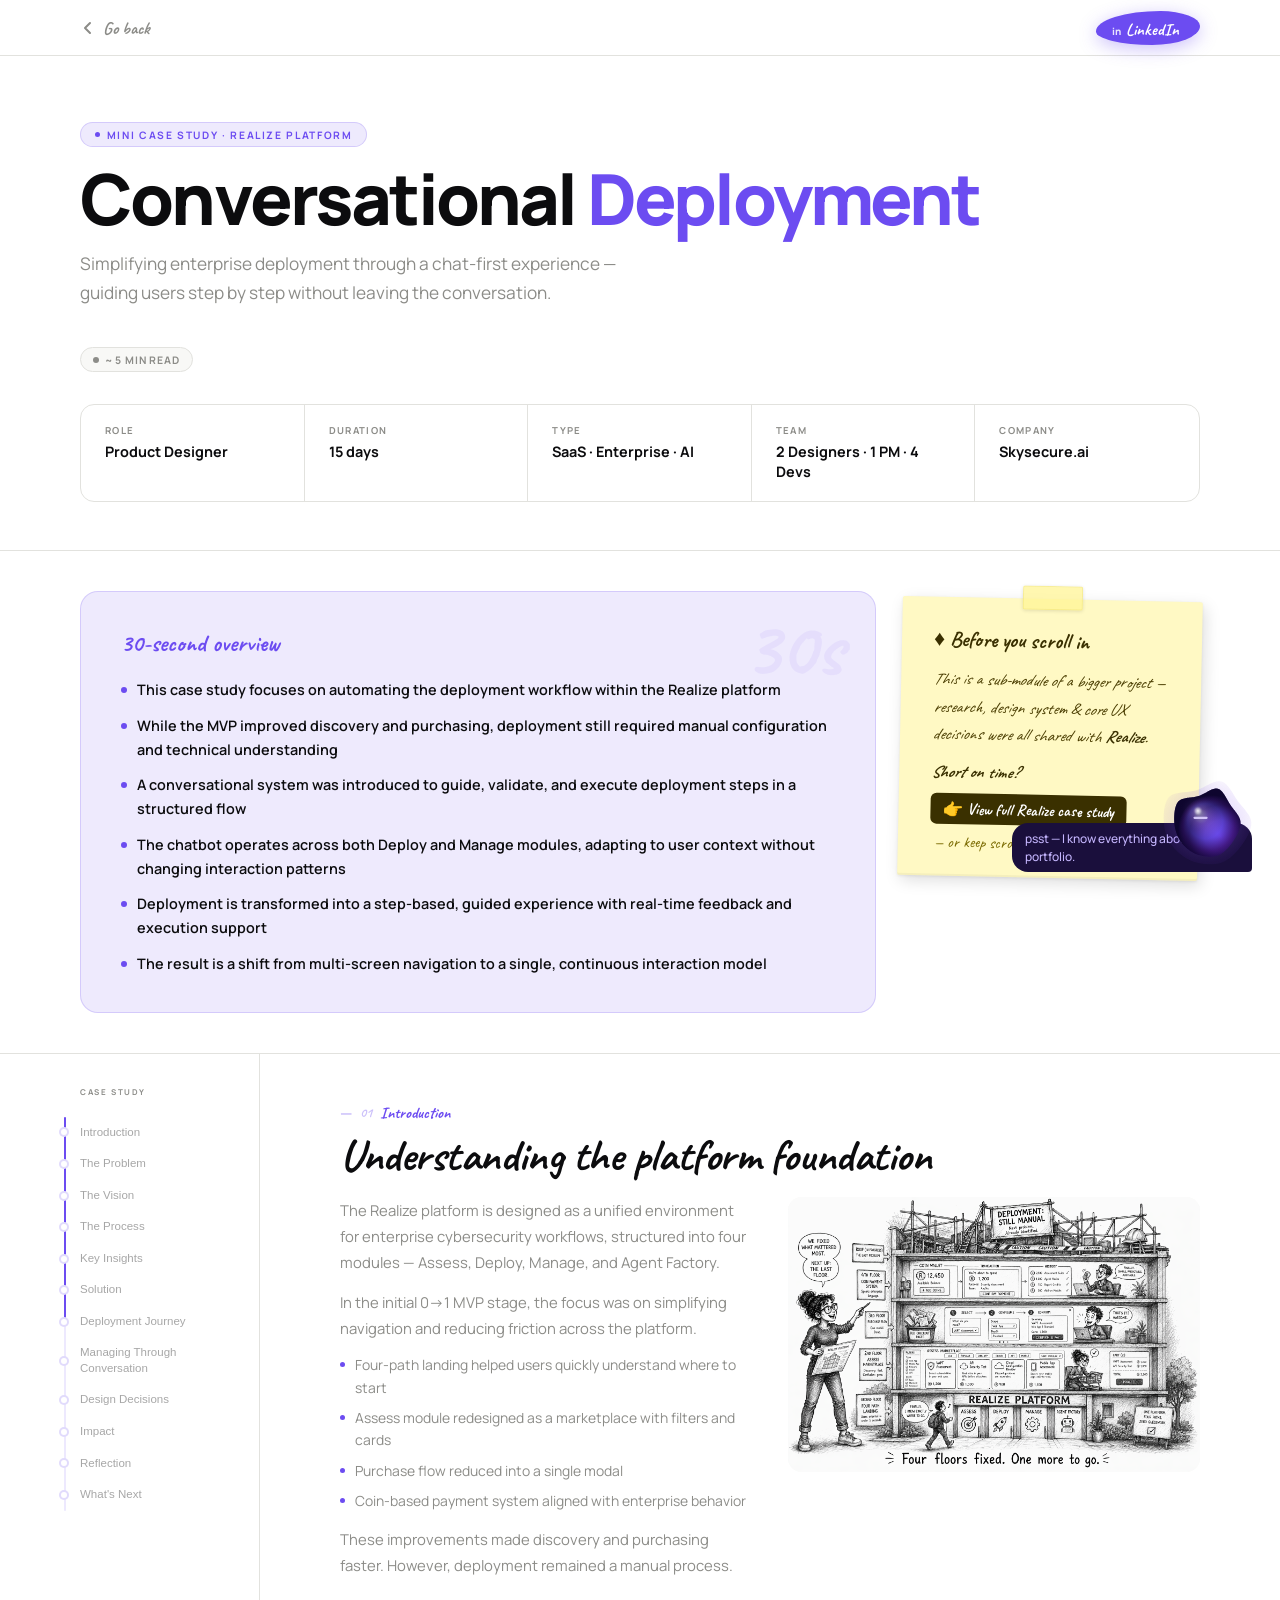
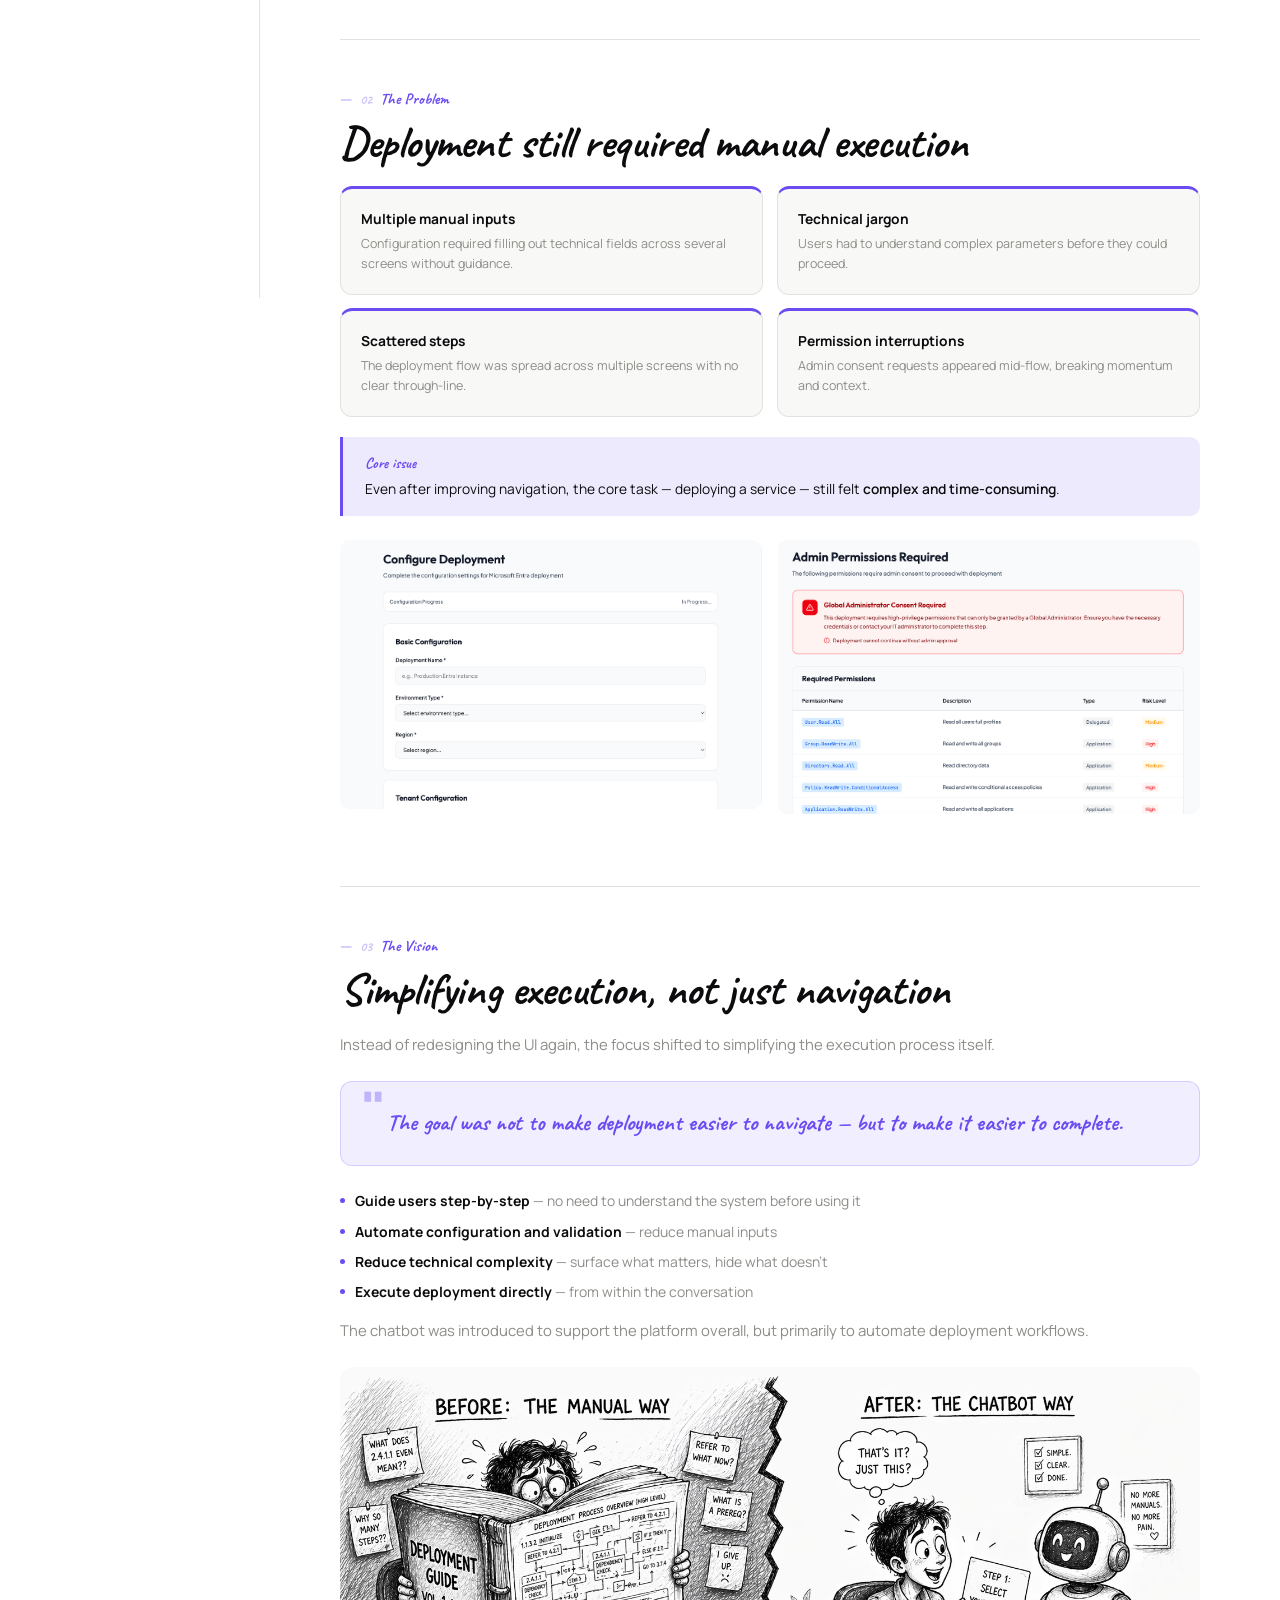
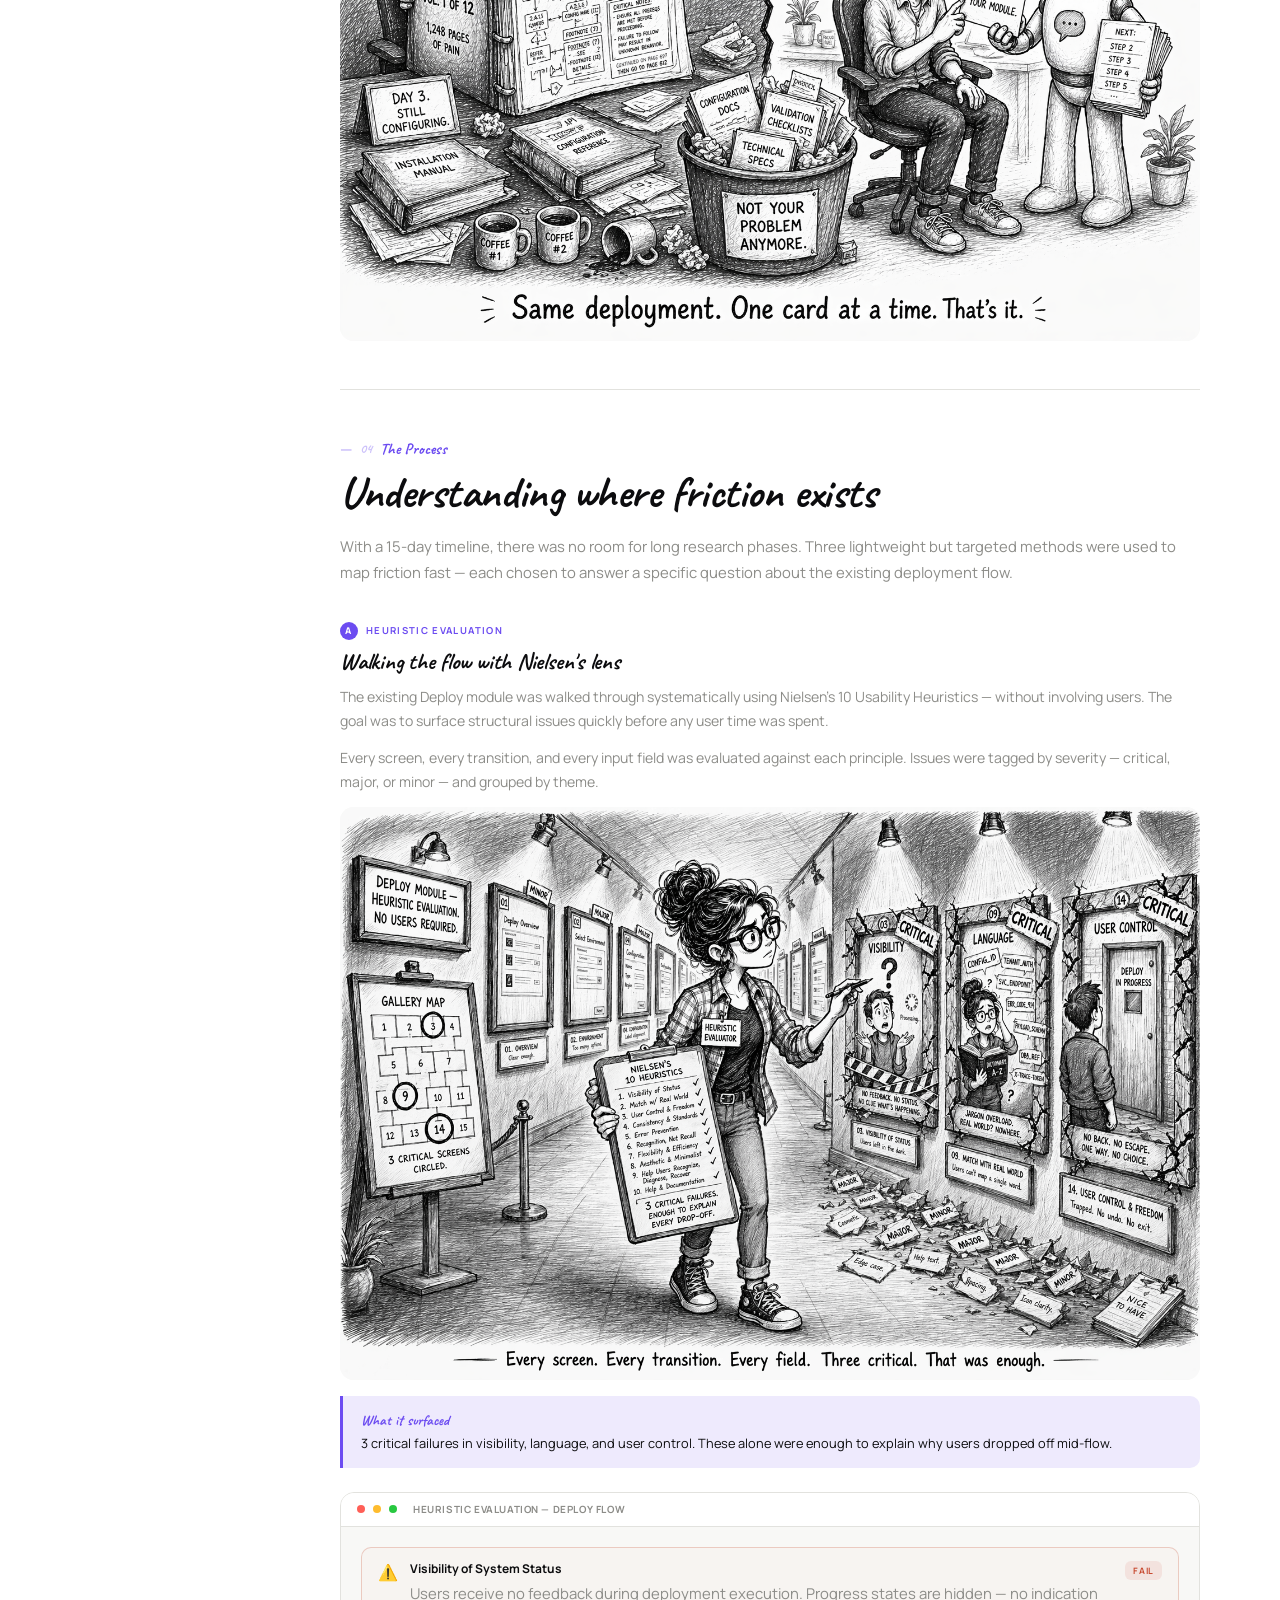
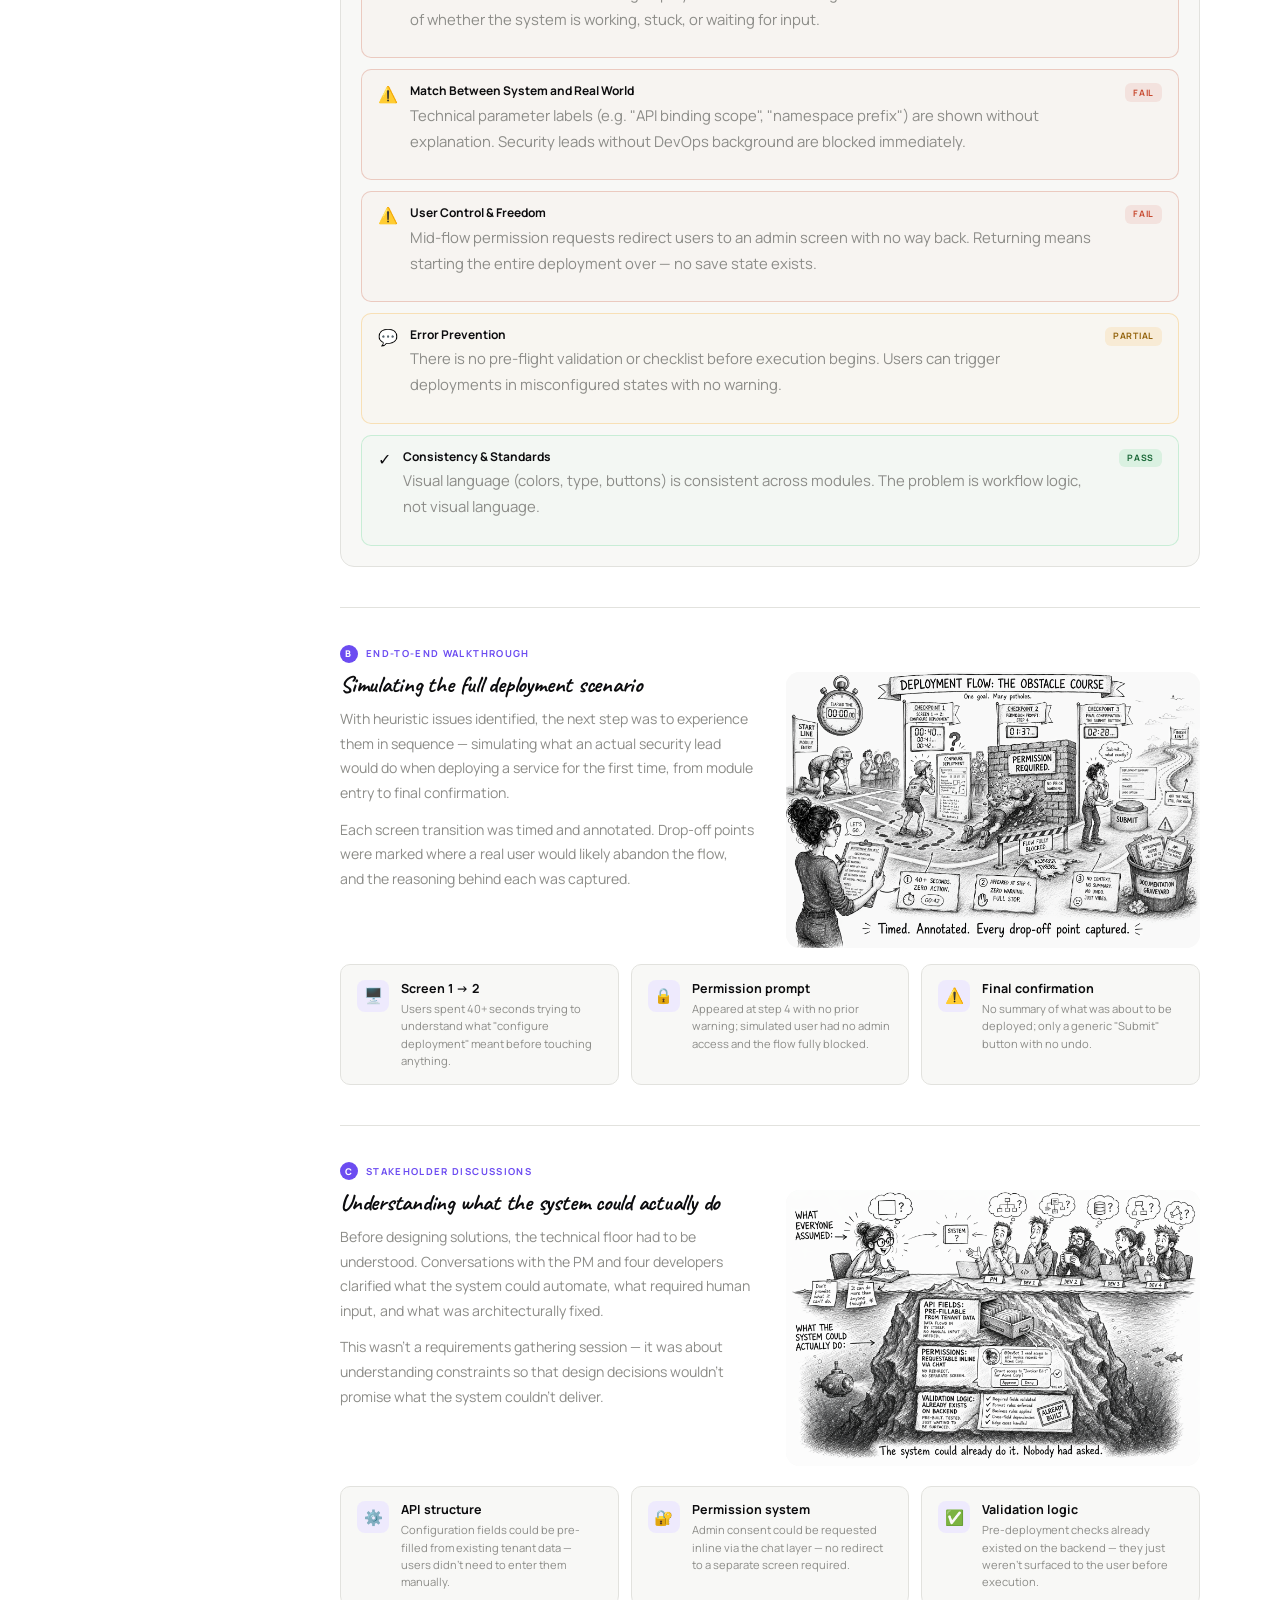
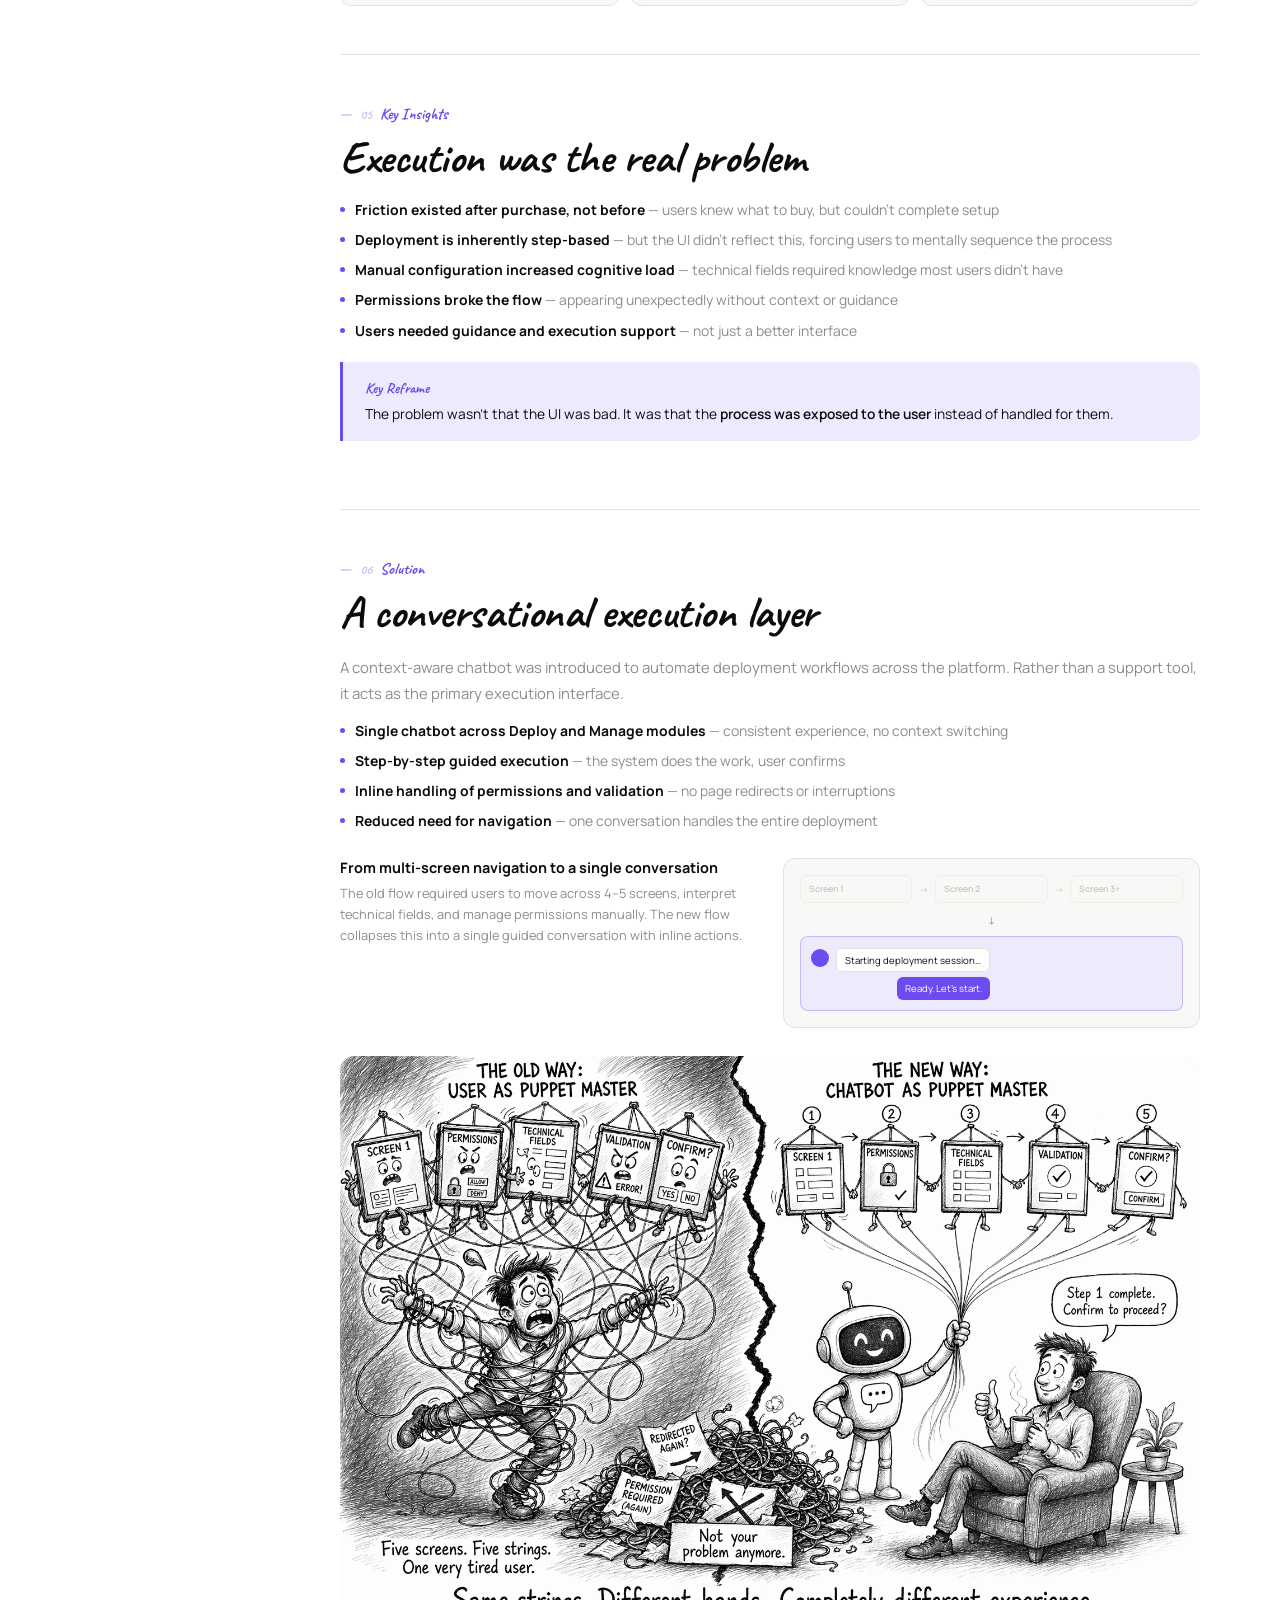
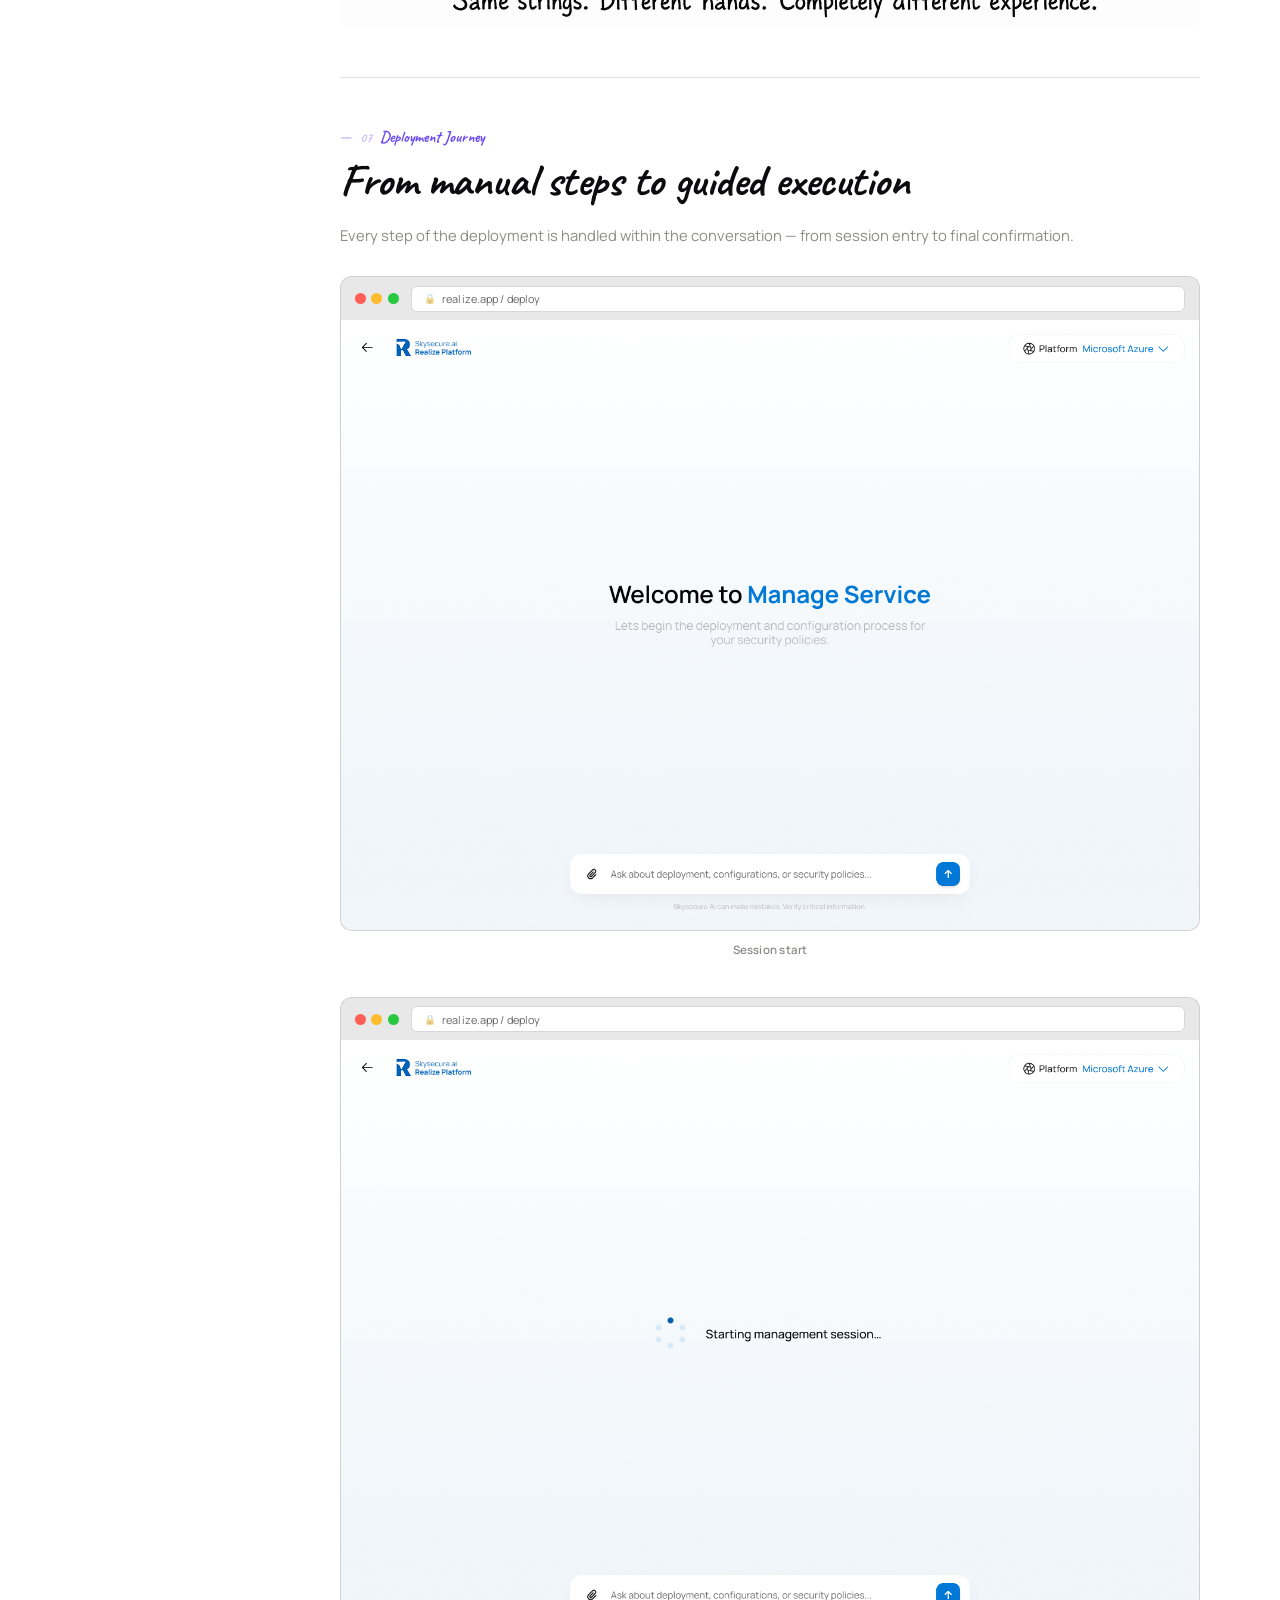
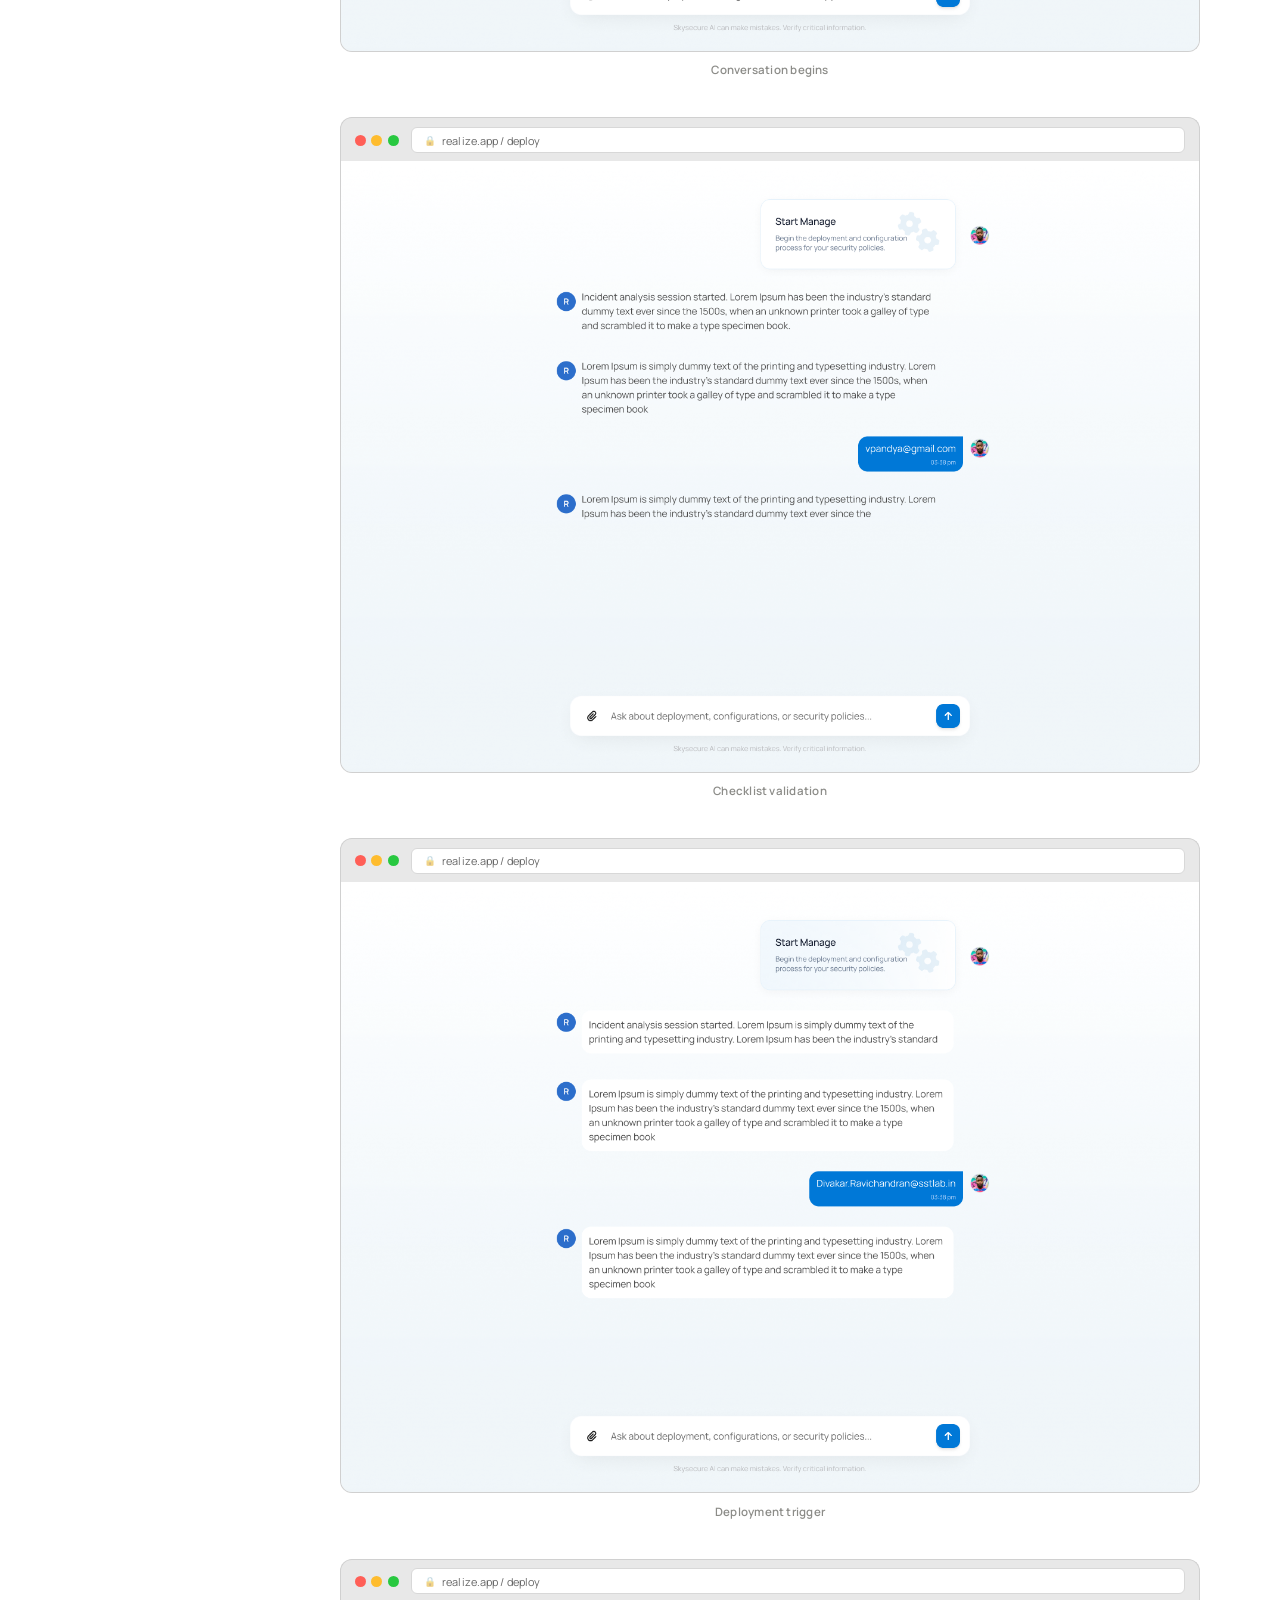
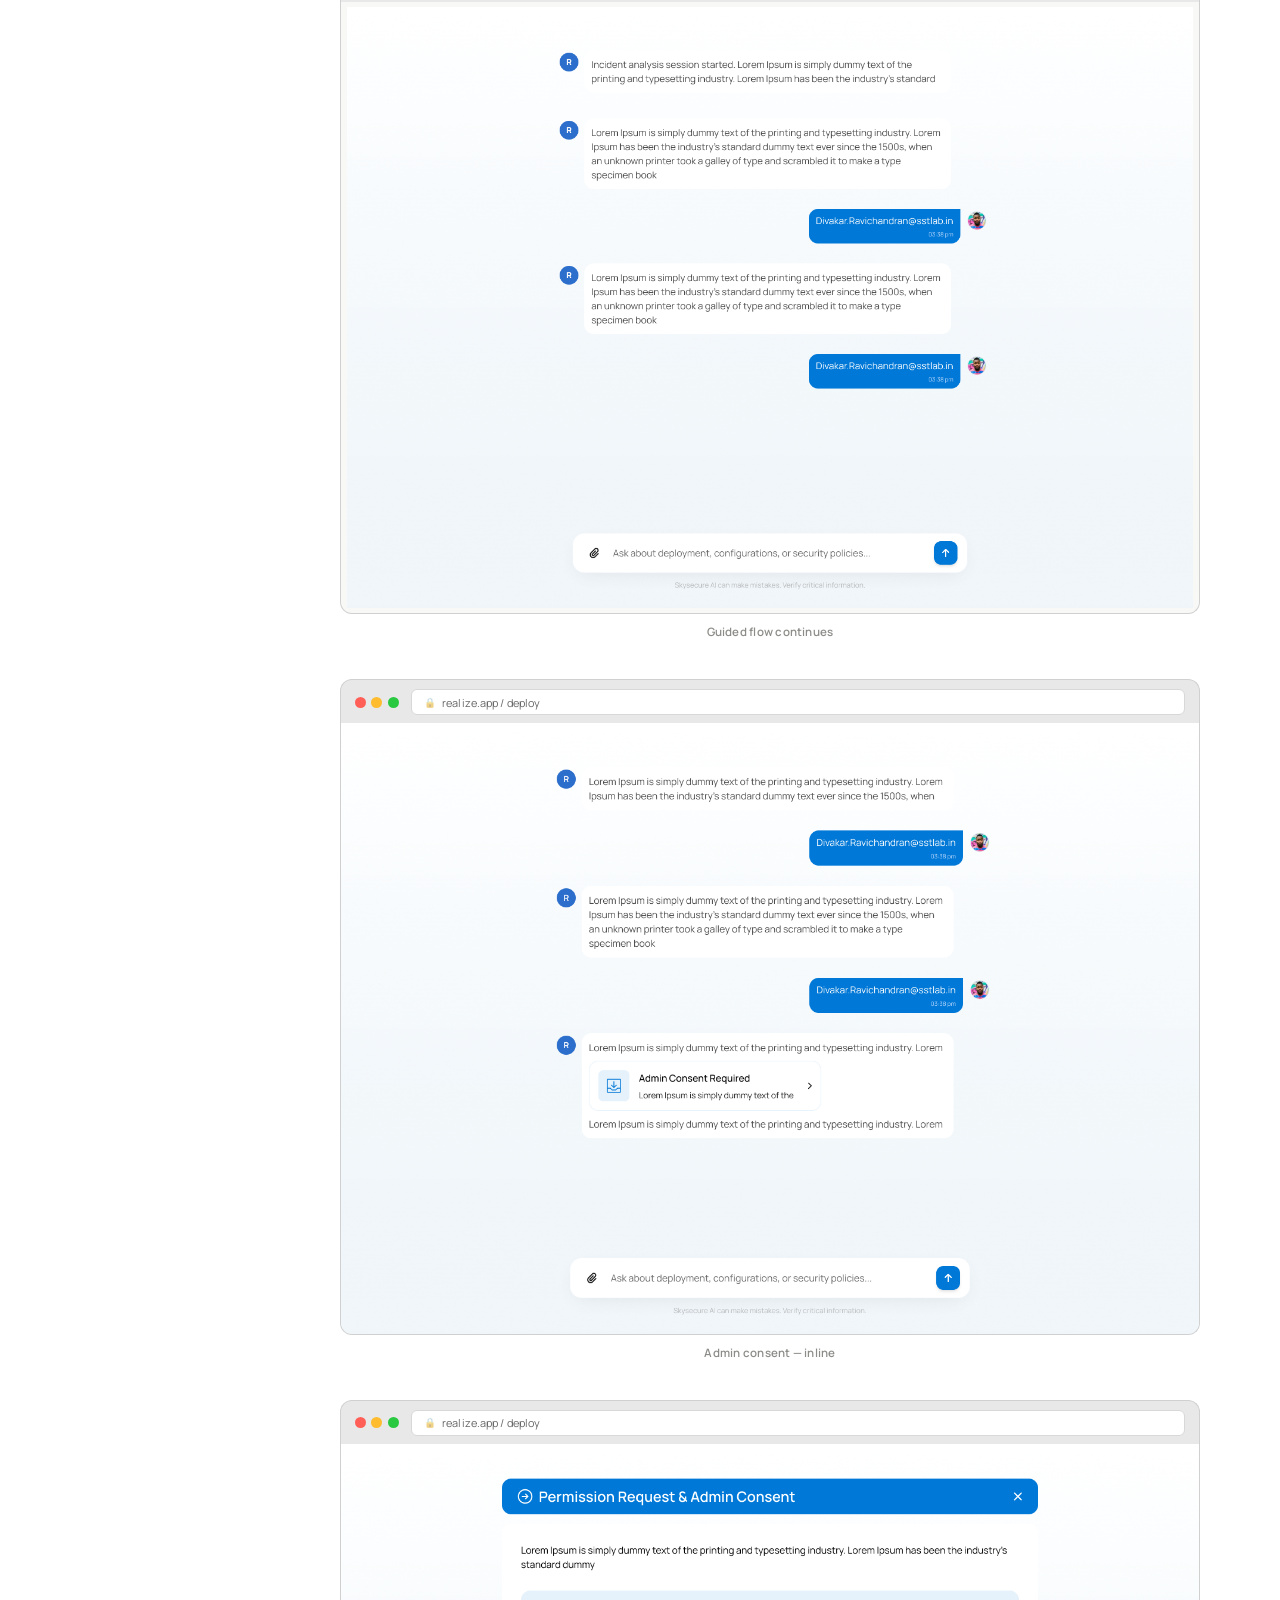
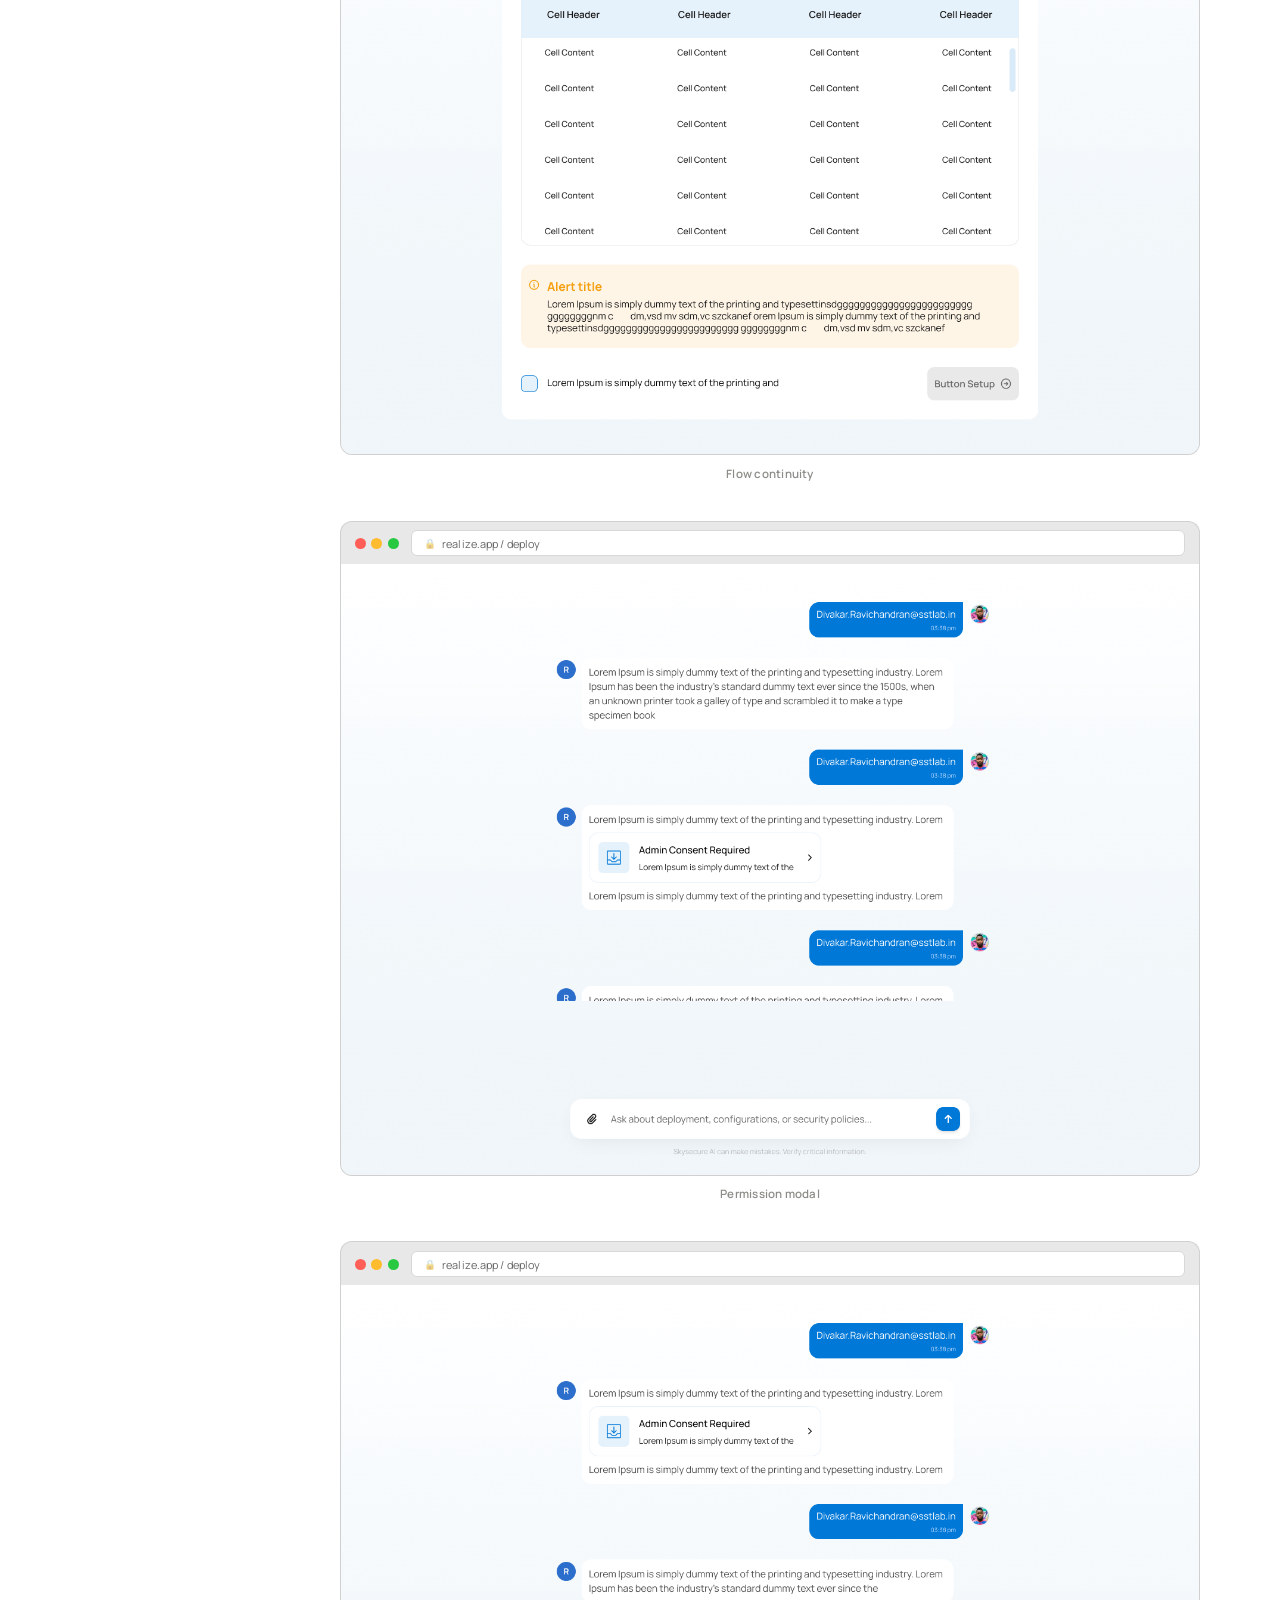
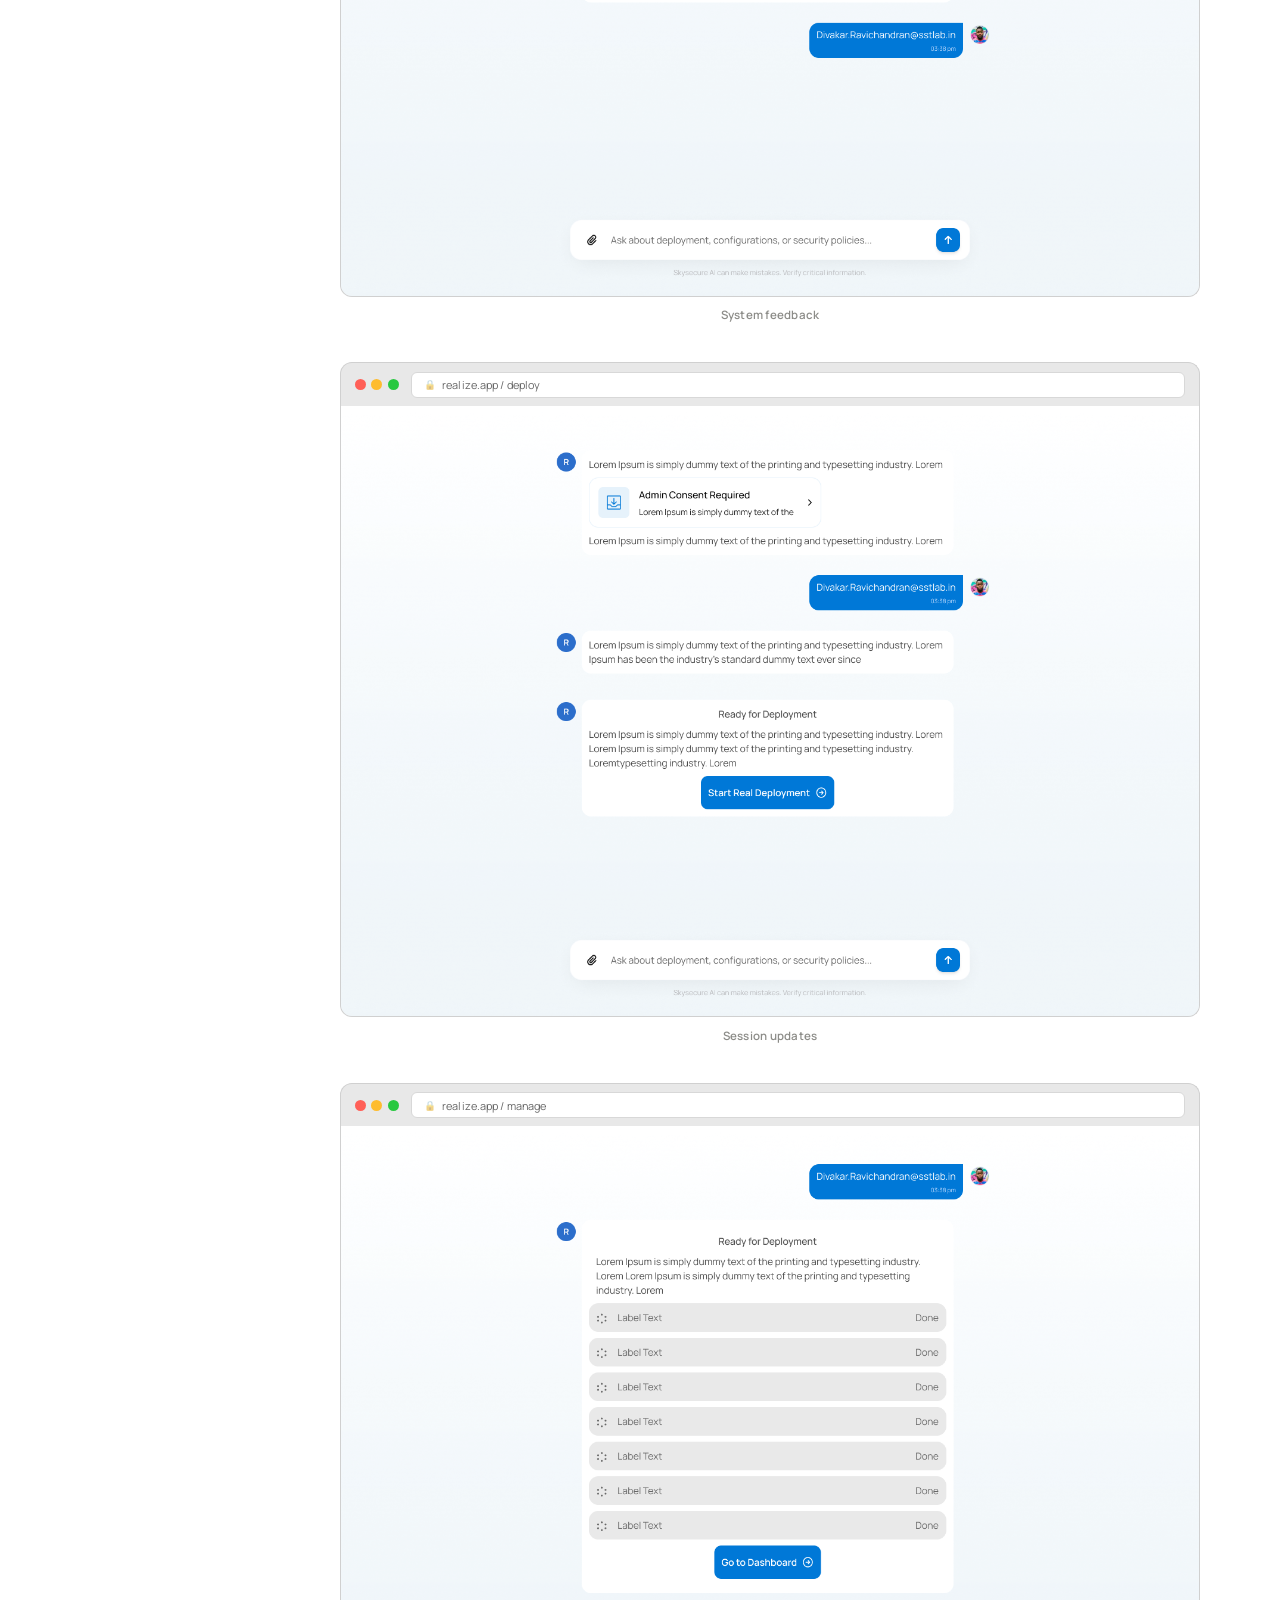
==== commit e2c6bd3b: "changes" ====
--- a/chat.html
+++ b/chat.html
@@ -7,7 +7,537 @@
 <link rel="preconnect" href="https://fonts.googleapis.com">
 <link rel="preconnect" href="https://fonts.gstatic.com" crossorigin>
 <link href="https://fonts.googleapis.com/css2?family=Manrope:wght@300;400;500;600;700;800&family=Caveat:wght@500;600;700&family=Plus+Jakarta+Sans:wght@600;700&display=swap" rel="stylesheet">
-<link rel="stylesheet" href="casestudy.css">
+<style id="casestudy-inlined">
+/* ═══════════════════════════════════════════════════════════
+   casestudy.css  —  Shared styles for all portfolio pages
+   Covers: reset, variables, nav, case study layout, chatbot
+   blob, scroll animations, and interactive utilities.
+═══════════════════════════════════════════════════════════ */
+
+/* ── RESET & BASE ── */
+*,*::before,*::after{box-sizing:border-box;margin:0;padding:0}
+html{font-size:16px;scroll-behavior:smooth}
+
+:root{
+  --black:#0C0C0E;
+  --white:#FFFFFF;
+  --off:#F8F8F6;
+  --off2:#F1F1EE;
+  --border:#E2E2DE;
+  --muted:#8C8C88;
+  --vi:#6C4CF1;
+  --vi2:#5A3DD8;
+  --vi-soft:#EEEAFD;
+  --vi-mid:rgba(108,76,241,.12);
+  --green:#22C55E;
+  --body:'Manrope',sans-serif;
+  --hand:'Caveat',cursive;
+  --logo:'Plus Jakarta Sans',sans-serif;
+  --pad:80px;
+  --nav-h:56px;
+}
+
+body{
+  font-family:var(--body);
+  background:var(--white);
+  color:var(--black);
+  -webkit-font-smoothing:antialiased;
+  overflow-x:hidden;
+}
+
+/* ── READING PROGRESS BAR ── */
+.read-progress{
+  position:fixed;top:0;left:0;width:0%;height:3px;
+  background:linear-gradient(90deg,var(--vi),#9C7EFA);
+  z-index:999;transition:width .1s linear;pointer-events:none;
+}
+
+/* ══════════════════════════════════
+   NAV  (from index.html — exact match)
+══════════════════════════════════ */
+.cs-header{
+  position:sticky;top:0;z-index:300;
+  height:var(--nav-h);
+  background:rgba(255,255,255,.97);
+  backdrop-filter:blur(14px);-webkit-backdrop-filter:blur(14px);
+  border-bottom:1px solid var(--border);
+  display:flex;align-items:center;
+  padding:0 var(--pad);
+}
+.cs-header-logo{
+  font-family:var(--logo);
+  font-size:.95rem;font-weight:800;letter-spacing:-.02em;
+  color:var(--black);text-decoration:none;
+  cursor:pointer;overflow:hidden;white-space:nowrap;
+  display:inline-flex;align-items:center;
+}
+/* collapsed VP logo (same trick as index) */
+.cs-header-logo .nl-long{display:inline-flex}
+.cs-header-logo .nl-long span,
+.cs-header-logo .nl-short span{
+  display:inline-block;overflow:hidden;
+  transition:max-width .7s cubic-bezier(.4,0,.2,1),opacity .6s ease;
+}
+.cs-header-logo .nl-short{display:inline-flex}
+.cs-header-logo .nl-short span{max-width:0;opacity:0}
+.cs-header-logo.collapsed .nl-long span{max-width:0;opacity:0}
+.cs-header-logo.collapsed .nl-short span{max-width:20px;opacity:1}
+
+.cs-header-nav{margin-left:auto;display:flex;align-items:center;gap:2rem}
+.cs-header-nav a{
+  font-family:var(--hand);font-size:1.05rem;font-weight:600;
+  color:var(--muted);text-decoration:none;
+  transition:color .15s;
+  display:inline-block;position:relative;padding-bottom:5px;
+}
+.cs-header-nav a:hover{color:var(--black)}
+
+/* hand-drawn underline on nav links */
+.cs-header-nav a .hd-line{
+  position:absolute;left:-3px;bottom:-1px;
+  width:calc(100% + 6px);height:10px;
+  pointer-events:none;overflow:visible;
+}
+.cs-header-nav a .hd-line path{
+  fill:none;stroke:var(--vi);stroke-width:2;
+  stroke-linecap:round;stroke-linejoin:round;
+  stroke-dasharray:200;stroke-dashoffset:200;
+  transition:stroke-dashoffset .4s cubic-bezier(.4,0,.2,1);
+}
+.cs-header-nav a:hover .hd-line path{stroke-dashoffset:0}
+
+/* LinkedIn pill — organic blob */
+.cs-header-linkedin{
+  display:inline-flex;align-items:center;gap:.3rem;
+  background:var(--vi);color:var(--white)!important;
+  text-decoration:none;
+  padding:.5rem 1.3rem .5rem 1rem;
+  border-radius:62% 38% 46% 54% / 60% 44% 56% 40%;
+  transition:border-radius .4s ease,transform .2s ease,background .15s;
+  box-shadow:0 4px 18px rgba(108,76,241,.35);
+  position:relative;white-space:nowrap;
+}
+.cs-header-linkedin:hover{
+  background:var(--vi2)!important;transform:scale(1.06);
+  border-radius:42% 58% 55% 45% / 48% 60% 40% 52%;
+}
+.cs-linkedin-in{
+  font-family:var(--body)!important;font-size:.62rem!important;
+  font-weight:800!important;color:var(--white)!important;
+  letter-spacing:.04em;opacity:.85;
+}
+.cs-linkedin-label{
+  font-family:var(--hand)!important;font-size:1.05rem!important;
+  font-weight:700!important;color:var(--white)!important;
+  letter-spacing:.01em;line-height:1;
+}
+
+/* back-home link (replaces logo click) */
+.cs-back-home{
+  font-family:var(--hand)!important;
+  font-size:1.05rem!important;font-weight:600!important;
+  color:var(--muted)!important;
+  padding:0!important;padding-bottom:5px!important;
+  position:relative;
+}
+.cs-back-home:hover{color:var(--black)!important}
+
+/* ══════════════════════════════════
+   CASE STUDY HERO
+══════════════════════════════════ */
+.cs-hero{padding:4rem var(--pad) 3rem;border-bottom:1px solid var(--border)}
+.cs-type-chip{
+  display:inline-flex;align-items:center;gap:.45rem;
+  font-size:.64rem;font-weight:700;letter-spacing:.16em;text-transform:uppercase;
+  color:var(--vi);background:var(--vi-soft);
+  border:1px solid rgba(108,76,241,.2);
+  padding:.3rem .85rem;border-radius:100px;margin-bottom:1.1rem;
+}
+.cs-type-chip::before{content:'';width:5px;height:5px;border-radius:50%;background:var(--vi);flex-shrink:0}
+.cs-hero-title{
+  font-family:var(--body);font-weight:800;
+  font-size:clamp(2.8rem,5.5vw,5rem);
+  letter-spacing:-.04em;line-height:.94;
+  color:var(--black);margin-bottom:1.1rem;
+}
+.cs-hero-title span{color:var(--vi)}
+.cs-hero-sub{
+  font-size:clamp(.95rem,1.4vw,1.08rem);
+  color:var(--muted);line-height:1.7;
+  max-width:580px;margin-bottom:2.5rem;
+}
+.cs-meta-box{
+  display:grid;grid-template-columns:repeat(4,1fr);
+  border:1px solid var(--border);border-radius:14px;overflow:hidden;
+}
+.cs-meta-cell{padding:1.15rem 1.5rem;border-right:1px solid var(--border)}
+.cs-meta-cell:last-child{border-right:none}
+.cs-meta-cell-label{
+  font-size:.6rem;font-weight:700;letter-spacing:.14em;text-transform:uppercase;
+  color:var(--muted);margin-bottom:.35rem;
+}
+.cs-meta-cell-value{font-size:.9rem;font-weight:700;color:var(--black);line-height:1.4}
+
+/* ══════════════════════════════════
+   30-SEC OVERVIEW
+══════════════════════════════════ */
+.cs-overview-wrap{padding:2.5rem var(--pad);border-bottom:1px solid var(--border)}
+.cs-overview-combined{display:grid;grid-template-columns:1fr 300px;gap:1.5rem;align-items:start}
+@media(max-width:900px){.cs-overview-combined{grid-template-columns:1fr}}
+.cs-overview-card{
+  background:var(--vi-soft);border:1.5px solid rgba(108,76,241,.2);
+  border-radius:18px;padding:2.25rem 2.5rem;
+  position:relative;overflow:hidden;
+}
+.cs-overview-card::after{
+  content:'30s';position:absolute;right:2rem;top:1rem;
+  font-family:var(--hand);font-size:5rem;font-weight:700;
+  color:rgba(108,76,241,.07);line-height:1;pointer-events:none;user-select:none;
+}
+.cs-overview-heading{font-family:var(--hand);font-size:1.5rem;font-weight:700;color:var(--vi);margin-bottom:1.25rem}
+.cs-overview-list{list-style:none;display:flex;flex-direction:column;gap:.75rem}
+.cs-overview-list li{
+  display:flex;align-items:flex-start;gap:.6rem;
+  font-size:.9rem;line-height:1.65;color:var(--black);
+  font-weight:600;font-family:var(--body);
+}
+.cs-overview-list li::before{
+  content:'';width:6px;height:6px;border-radius:50%;
+  background:var(--vi);flex-shrink:0;min-width:6px;margin-top:.55rem;
+}
+
+/* ══════════════════════════════════
+   STICKY NOTE
+══════════════════════════════════ */
+.sticky-note-attached{transform:rotate(-1deg);margin-top:.25rem;flex-shrink:0}
+.sticky-note-paper{
+  position:relative;background:#FFF9C4;border-radius:4px;
+  padding:2rem 1.75rem 1.75rem;
+  box-shadow:3px 5px 18px rgba(0,0,0,.15),0 1px 3px rgba(0,0,0,.08);
+  font-family:var(--hand);
+}
+.sticky-note-tape{
+  position:absolute;top:-14px;left:50%;transform:translateX(-50%);
+  width:52px;height:26px;background:rgba(255,240,100,.7);
+  border-radius:2px;box-shadow:0 1px 4px rgba(0,0,0,.12);
+  border:1px solid rgba(200,180,0,.18);
+}
+.sticky-note-heading{font-family:var(--hand);font-size:1.15rem;font-weight:700;color:#2a1f00;margin-bottom:.7rem;line-height:1.3}
+.sticky-note-body{font-family:var(--hand);font-size:.93rem;color:#3a2d00;line-height:1.75;font-style:italic}
+.sticky-note-body em{font-style:normal;font-weight:700}
+.sticky-note-links{display:flex;flex-direction:column;gap:.5rem;margin-top:.85rem}
+.sticky-note-btn{
+  display:inline-flex;align-items:center;gap:.5rem;
+  font-family:var(--hand);font-size:.95rem;font-weight:700;
+  color:#fff;background:#2a1f00;padding:.45rem 1.1rem;border-radius:8px;
+  text-decoration:none;width:fit-content;transition:background .15s;
+}
+.sticky-note-btn:hover{background:#3d2e00}
+.sticky-note-btn-ghost{
+  display:inline-flex;align-items:center;
+  font-family:var(--hand);font-size:.93rem;font-weight:600;
+  color:#2a1f00;background:rgba(255,255,255,.55);
+  padding:.4rem 1rem;border-radius:8px;
+  border:1.5px solid rgba(42,31,0,.25);
+  text-decoration:none;width:fit-content;transition:background .15s;
+}
+.sticky-note-btn-ghost:hover{background:rgba(255,255,255,.8)}
+.sticky-note-or{font-family:var(--hand);font-size:.88rem;color:#5a4a00;display:inline;margin:0 .25rem}
+.sticky-note-smile{font-family:var(--hand);font-size:.88rem;color:#3a2d00;margin-top:.1rem;display:block}
+@media(max-width:860px){.sticky-note-paper{transform:none}}
+
+/* ══════════════════════════════════
+   CONTENT ZONE + SIDEBAR
+══════════════════════════════════ */
+.cs-content-zone{display:flex;align-items:flex-start}
+
+.cs-sidebar{
+  width:260px;flex-shrink:0;
+  position:sticky;top:var(--nav-h);height:calc(100vh - var(--nav-h));
+  overflow:hidden;display:flex;flex-direction:column;
+  background:var(--white);border-right:1px solid var(--border);
+}
+.cs-sidebar-inner{padding:2rem 1rem 2rem 0;flex:1;overflow-y:auto;overflow-x:hidden}
+.cs-sidebar-inner::-webkit-scrollbar{display:none}
+.cs-sidebar-cap{
+  font-size:.5rem;font-weight:700;letter-spacing:.2em;text-transform:uppercase;
+  color:var(--muted);margin-bottom:1.25rem;padding-left:80px;
+}
+.cs-sidebar-nav{
+  display:flex;flex-direction:column;gap:0;
+  position:relative;padding-left:80px;
+}
+.cs-sidebar-nav::before{
+  content:'';position:absolute;left:64px;top:0;bottom:0;
+  width:1.5px;background:rgba(108,76,241,.12);border-radius:2px;
+}
+.snav-spine-fill{
+  position:absolute;left:64px;top:0;width:1.5px;
+  background:var(--vi);border-radius:2px;
+  transition:height .12s ease;pointer-events:none;z-index:2;
+}
+.snav-item{
+  position:relative;display:flex;align-items:center;gap:.5rem;
+  padding:.5rem .5rem .5rem 0;
+  cursor:pointer;border:none;background:none;
+  text-align:left;width:100%;border-radius:0;transition:none;
+}
+.snav-item::before{
+  content:'';position:absolute;left:-21px;top:50%;
+  transform:translateY(-50%);
+  width:10px;height:10px;border-radius:50%;
+  background:var(--white);border:2px solid rgba(108,76,241,.2);
+  transition:background .2s,border-color .2s,transform .2s,box-shadow .2s;z-index:3;
+}
+.snav-item:hover::before{border-color:var(--vi);background:rgba(108,76,241,.08)}
+.snav-item.active::before{
+  background:var(--vi);border-color:var(--vi);
+  transform:translateY(-50%) scale(1.15);
+  box-shadow:0 0 0 4px rgba(108,76,241,.14);
+}
+.snav-num{display:none}
+.snav-label{font-size:.72rem;font-weight:500;color:rgba(0,0,0,.35);line-height:1.35;transition:color .15s,font-weight .15s}
+.snav-item:hover .snav-label{color:rgba(0,0,0,.7)}
+.snav-item.active .snav-label{color:var(--vi);font-weight:700;font-size:.73rem}
+
+.snav-sub-item{
+  position:relative;display:flex;align-items:center;
+  padding:.32rem .5rem .32rem .75rem;
+  cursor:pointer;border:none;background:none;
+  text-align:left;width:100%;border-radius:0;
+}
+.snav-sub-item::before{display:none}
+.snav-sub-label{font-size:.63rem;font-weight:400;color:rgba(0,0,0,.28);line-height:1.3;transition:color .15s}
+.snav-sub-item:hover .snav-sub-label{color:rgba(0,0,0,.6)}
+.snav-sub-item.active .snav-sub-label{color:var(--vi);font-weight:600}
+
+/* ══════════════════════════════════
+   MAIN CONTENT AREA
+══════════════════════════════════ */
+.cs-main{flex:1;min-width:0;padding:0 var(--pad) 6rem var(--pad);box-sizing:border-box;width:100%;overflow:hidden}
+
+.cs-sec{
+  padding:3.25rem 0;border-bottom:1px solid var(--border);
+  /* scroll fade in — starts invisible */
+  opacity:0;transform:translateY(20px);
+  transition:opacity .55s ease,transform .55s ease;
+}
+.cs-sec.vis{opacity:1;transform:translateY(0)}
+.cs-sec:last-child{border-bottom:none}
+
+.cs-sec-label{display:flex;align-items:center;gap:.5rem;font-family:var(--hand);font-size:1rem;font-weight:700;color:var(--vi);margin-bottom:.55rem}
+.cs-sec-label::before{content:'—';opacity:.3;font-family:var(--body)}
+.cs-sec-num{font-family:var(--hand);font-size:.85rem;color:rgba(108,76,241,.4)}
+.cs-sec h2{font-family:var(--hand);font-size:clamp(2.2rem,3.5vw,3rem);font-weight:700;letter-spacing:-.01em;line-height:1.05;color:var(--black);margin-bottom:.55rem}
+.cs-sec h2 em{color:var(--vi);font-style:normal}
+.cs-sec h3{font-family:var(--hand);font-size:clamp(1.6rem,2.5vw,2.2rem);font-weight:700;letter-spacing:-.01em;color:var(--black);line-height:1.1;margin-bottom:.55rem}
+.cs-sec h2+.cs-para,.cs-sec h3+.cs-para{font-size:1rem;font-weight:500;color:var(--black);opacity:.72;line-height:1.7;margin-bottom:1.25rem;max-width:100%}
+.cs-para{font-size:.93rem;color:var(--muted);line-height:1.75;margin-bottom:.85rem;max-width:100%}
+.cs-para strong{color:var(--black);font-weight:600}
+
+/* ══════════════════════════════════
+   SHARED COMPONENTS
+══════════════════════════════════ */
+.callout{background:var(--vi-soft);border-left:3px solid var(--vi);border-radius:0 12px 12px 0;padding:1rem 1.35rem;margin:1.25rem 0}
+.callout-lbl{font-family:var(--hand);font-size:.95rem;font-weight:700;color:var(--vi);margin-bottom:.3rem}
+.callout p{font-size:.86rem;color:var(--black);line-height:1.65;margin:0}
+
+.cs-list{list-style:none;display:flex;flex-direction:column;gap:.5rem;margin:.85rem 0}
+.cs-list li{display:flex;align-items:flex-start;gap:.65rem;font-size:.87rem;color:var(--muted);line-height:1.6}
+.cs-list li .d{width:5px;height:5px;border-radius:50%;background:var(--vi);flex-shrink:0;margin-top:.5rem}
+.cs-list li strong{color:var(--black)}
+
+.prob-grid{display:grid;grid-template-columns:1fr 1fr;gap:.85rem;margin:1.25rem 0}
+.prob-card{background:#FDFBFF;border:none;border-radius:12px;padding:1.25rem;transition:box-shadow .2s,transform .2s}
+.prob-card:hover{box-shadow:0 4px 18px rgba(108,76,241,.1);transform:translateY(-2px)}
+.prob-card h4{font-size:.86rem;font-weight:700;color:var(--black);margin-bottom:.35rem}
+.prob-card p{font-size:.78rem;color:var(--muted);line-height:1.6;margin:0}
+
+/* ══════════════════════════════════
+   SCROLL ANIMATIONS — generic fi class
+══════════════════════════════════ */
+.fi{
+  opacity:0;
+  transform:translateY(24px);
+  transition:opacity .55s ease, transform .55s ease;
+}
+.fi.vis{opacity:1;transform:translateY(0)}
+
+/* staggered children — apply to grids */
+.fi-grid > *{
+  opacity:0;
+  transform:translateY(20px);
+  transition:opacity .5s ease, transform .5s ease;
+}
+.fi-grid.vis > *:nth-child(1){transition-delay:.05s;opacity:1;transform:none}
+.fi-grid.vis > *:nth-child(2){transition-delay:.12s;opacity:1;transform:none}
+.fi-grid.vis > *:nth-child(3){transition-delay:.19s;opacity:1;transform:none}
+.fi-grid.vis > *:nth-child(4){transition-delay:.26s;opacity:1;transform:none}
+.fi-grid.vis > *:nth-child(5){transition-delay:.33s;opacity:1;transform:none}
+.fi-grid.vis > *:nth-child(n+6){transition-delay:.38s;opacity:1;transform:none}
+
+/* slide from left */
+.fi-left{opacity:0;transform:translateX(-28px);transition:opacity .55s ease,transform .55s ease}
+.fi-left.vis{opacity:1;transform:translateX(0)}
+/* slide from right */
+.fi-right{opacity:0;transform:translateX(28px);transition:opacity .55s ease,transform .55s ease}
+.fi-right.vis{opacity:1;transform:translateX(0)}
+/* scale in */
+.fi-scale{opacity:0;transform:scale(.92);transition:opacity .5s ease,transform .5s ease}
+.fi-scale.vis{opacity:1;transform:scale(1)}
+
+/* ══════════════════════════════════
+   PIXEL BLOB CHATBOT  (from index.html)
+══════════════════════════════════ */
+#boo-wrap{
+  position:fixed;bottom:1.75rem;right:1.75rem;
+  z-index:9500;display:flex;flex-direction:column;
+  align-items:flex-end;gap:.5rem;pointer-events:none;
+}
+#boo{
+  pointer-events:all;cursor:pointer;
+  transform-origin:center center;
+  transition:opacity .5s ease,transform .5s cubic-bezier(.34,1.56,.64,1);
+}
+#boo.boo-hidden{opacity:0;transform:translateY(50px) scale(0.5);pointer-events:none}
+#boo.boo-visible{opacity:1;transform:translateY(0) scale(1)}
+#boo.boo-squish{animation:booSquish .32s cubic-bezier(.34,1.56,.64,1) forwards}
+@keyframes booSquish{0%{transform:scale(1)}40%{transform:scale(1.28,0.7)}100%{transform:scale(1)}}
+#boo.boo-puff{animation:booPuff .6s ease forwards}
+@keyframes booPuff{0%{transform:scale(1);opacity:1}50%{transform:scale(1.7);opacity:.4}100%{transform:scale(0);opacity:0}}
+#boo.boo-chat{position:fixed;bottom:1.75rem;right:1.75rem;opacity:1!important;animation:booPopIn .5s cubic-bezier(.34,1.56,.64,1) forwards}
+@keyframes booPopIn{from{transform:scale(0.15);opacity:0}to{transform:scale(1);opacity:1}}
+
+#vbot-tooltip{
+  pointer-events:all;cursor:pointer;
+  background:#1a0f3c;color:#c4b5fd;
+  font-family:var(--body);font-size:12px;font-weight:500;
+  padding:7px 13px;border-radius:16px 16px 4px 16px;
+  white-space:nowrap;max-width:240px;white-space:normal;line-height:1.45;
+  opacity:0;transform:translateY(6px) scale(.95);
+  transition:opacity .25s,transform .25s;
+}
+#vbot-tooltip.show{opacity:1;transform:translateY(0) scale(1)}
+
+#boo-panel{
+  position:fixed;bottom:5.5rem;right:1.75rem;
+  width:min(360px,calc(100vw - 2rem));
+  background:#ffffff;border:none;border-radius:28px;
+  display:flex;flex-direction:column;max-height:520px;
+  box-shadow:0 8px 48px rgba(0,0,0,.12),0 2px 12px rgba(0,0,0,.06);
+  transform:translateY(14px) scale(.96);opacity:0;pointer-events:none;
+  transition:transform .35s cubic-bezier(.34,1.4,.64,1),opacity .25s;
+  overflow:hidden;z-index:9501;
+}
+#boo-panel.open{transform:translateY(0) scale(1);opacity:1;pointer-events:all}
+
+.bp-close{
+  position:absolute;top:14px;right:14px;
+  background:rgba(0,0,0,.05);border:none;cursor:pointer;
+  color:#666;font-size:.75rem;
+  width:26px;height:26px;border-radius:50%;
+  display:flex;align-items:center;justify-content:center;
+  transition:background .15s;z-index:2;
+}
+.bp-close:hover{background:rgba(0,0,0,.1)}
+.bp-orb-wrap{display:none}.bp-orb{display:none}
+
+.bp-head{
+  padding:.85rem 1rem .85rem 1.1rem;
+  border-bottom:1px solid #f0f0f0;
+  display:flex;align-items:center;flex-shrink:0;
+}
+.bp-id{display:flex;align-items:center;gap:.7rem}
+.bp-av-px{
+  width:40px;height:40px;border-radius:50%;flex-shrink:0;
+  background:#eeeafd;display:flex;align-items:center;justify-content:center;
+  font-family:var(--body);font-size:.78rem;font-weight:800;color:var(--vi);letter-spacing:.02em;
+}
+.bp-name{font-size:.88rem;font-weight:700;color:#111;font-family:var(--body)}
+.bp-status{font-size:.72rem;color:#8C8C88;font-family:var(--body);font-style:italic;margin-top:.1rem}
+.bp-status::before{content:'● ';color:#22C55E;font-style:normal}
+
+.bp-msgs{
+  flex:1;overflow-y:auto;
+  padding:.25rem 1.5rem .5rem;
+  display:flex;flex-direction:column;gap:.55rem;
+  scroll-behavior:smooth;
+}
+.bp-msgs::-webkit-scrollbar{display:none}
+.bp-msg{font-size:.82rem;line-height:1.6;font-family:var(--body);animation:bp-msg-in .25s ease both}
+@keyframes bp-msg-in{from{opacity:0;transform:translateY(6px)}to{opacity:1;transform:none}}
+.bp-msg.bot{color:#111;text-align:left;align-self:flex-start;max-width:88%;background:none;padding:0}
+.bp-msg.user{
+  background:#f2f2f0;color:#111;align-self:flex-end;
+  max-width:80%;padding:.5rem .85rem;
+  border-radius:18px 18px 4px 18px;text-align:left;
+}
+
+.bp-chips{padding:.25rem 1.5rem .75rem;display:flex;gap:.4rem;flex-wrap:wrap;justify-content:center;flex-shrink:0}
+.bp-chip{
+  background:transparent;border:1px solid #e0e0e0;
+  padding:.28rem .75rem;border-radius:100px;
+  font-size:.7rem;color:#555;cursor:pointer;font-family:var(--body);
+  transition:border-color .12s,background .12s,color .12s;white-space:nowrap;
+}
+.bp-chip:hover{border-color:var(--vi);background:var(--vi-soft);color:var(--vi)}
+
+.bp-foot{padding:.75rem 1rem 1rem;flex-shrink:0}
+.bp-foot-inner{
+  display:flex;align-items:center;gap:.5rem;
+  background:#f5f5f5;border-radius:100px;
+  padding:.5rem .6rem .5rem .9rem;
+}
+.bp-in{
+  flex:1;border:none;background:transparent;
+  font-family:var(--body);font-size:.8rem;color:#111;outline:none;min-width:0;
+}
+.bp-in::placeholder{color:#aaa}
+.bp-send{
+  width:34px;height:34px;flex-shrink:0;
+  background:#111;border:none;border-radius:50%;
+  cursor:pointer;display:flex;align-items:center;justify-content:center;
+  color:#fff;font-size:.9rem;transition:background .15s,transform .15s;
+}
+.bp-send:hover{background:#333;transform:scale(1.05)}
+
+.bp-typing{display:flex;gap:4px;padding:.35rem .1rem;justify-content:center}
+.bp-typing span{width:5px;height:5px;border-radius:50%;background:#ccc;animation:bpDb 1.2s ease-in-out infinite}
+.bp-typing span:nth-child(2){animation-delay:.2s}
+.bp-typing span:nth-child(3){animation-delay:.4s}
+@keyframes bpDb{0%,60%,100%{transform:translateY(0)}30%{transform:translateY(-5px)}}
+
+/* ══════════════════════════════════
+   RESPONSIVE TWEAKS
+══════════════════════════════════ */
+@media(max-width:1024px){
+  :root{--pad:40px}
+  .cs-content-zone{flex-direction:column}
+  .cs-sidebar{
+    width:100%;height:auto;position:sticky;top:var(--nav-h);
+    border-right:none;border-bottom:1px solid var(--border);
+  }
+  .cs-sidebar-nav{flex-direction:row;padding-left:0;flex-wrap:wrap;gap:.25rem;padding:.75rem 1rem}
+  .cs-sidebar-nav::before{display:none}
+  .snav-spine-fill{display:none}
+  .snav-item::before{display:none}
+  .snav-item{padding:.3rem .65rem;border-radius:100px;background:var(--off)}
+  .snav-item.active{background:var(--vi-soft)}
+  .snav-item.active .snav-label{color:var(--vi)}
+  .cs-sidebar-cap{display:none}
+  .cs-main{padding:0 var(--pad) 4rem}
+}
+@media(max-width:680px){
+  :root{--pad:1.25rem}
+  .cs-meta-box{grid-template-columns:1fr 1fr}
+  .cs-meta-cell:nth-child(2){border-right:none}
+  .cs-meta-cell:nth-child(3){border-top:1px solid var(--border)}
+  .cs-meta-cell:nth-child(4){border-top:1px solid var(--border)}
+  .prob-grid{grid-template-columns:1fr}
+  .cs-header{padding:0 1.25rem}
+}
+
+</style>
 <style>
 /* overview card below hero */
 .overview-card{
@@ -304,6 +834,25 @@
 }
 @media(max-width:540px){.cs-img-grid{grid-template-columns:1fr}}
 
+/* READ TIME CHIP */
+.read-time-chip{display:inline-flex;align-items:center;gap:.35rem;font-size:.65rem;font-weight:700;letter-spacing:.08em;text-transform:uppercase;color:var(--muted);background:var(--off);border:1px solid var(--border);padding:.28rem .75rem;border-radius:100px}
+.read-time-chip::before{content:'';width:6px;height:6px;border-radius:50%;background:var(--muted);flex-shrink:0}
+
+/* GO BACK LINK */
+.cs-header-back{
+  display:inline-flex;align-items:center;gap:.45rem;
+  font-family:var(--hand);font-size:1.1rem;font-weight:700;
+  color:var(--muted);text-decoration:none;
+  transition:color .15s;
+}
+.cs-header-back:hover{color:var(--black)}
+
+/* STICKY NOTE — readable Caveat sizes */
+.sticky-note-heading{font-size:1.35rem!important}
+.sticky-note-body{font-size:1.05rem!important;line-height:1.65!important}
+.sticky-note-btn{font-size:1rem!important}
+.sticky-note-or{font-size:1rem!important}
+
 </style>
 </head>
 <body>
@@ -314,12 +863,11 @@
 
 <!-- HEADER -->
 <header class="cs-header">
-  <a href="index.html" class="cs-header-logo">Vagmita Pandya</a>
-  <nav class="cs-header-nav">
-    <a href="index.html#work">My Work</a>
-    <a href="index.html#about">About me</a>
-    <a href="index.html#blogs">Blogs</a>
-    <a href="index.html#contact">Say hi</a>
+  <a href="index.html" onclick="if(document.referrer&&document.referrer.indexOf('index.html')!==-1){history.back();return false;}" class="cs-header-back">
+    <svg width="16" height="16" viewBox="0 0 16 16" fill="none" style="flex-shrink:0"><path d="M10 3L5 8l5 5" stroke="currentColor" stroke-width="2" stroke-linecap="round" stroke-linejoin="round"/></svg>
+    Go back
+  </a>
+  <nav class="cs-header-nav" style="margin-left:auto">
     <a href="https://linkedin.com/in/vagmita" target="_blank" class="cs-header-linkedin">
       <span class="cs-linkedin-in">in</span>
       <span class="cs-linkedin-label">LinkedIn</span>
@@ -329,44 +877,47 @@
 
 <!-- HERO -->
 <section class="cs-hero">
-    <div class="cs-type-chip">Case Study 02 · Realize Platform</div>
+    <div class="cs-type-chip">Mini Case Study · Realize Platform</div>
     <h1 class="cs-hero-title">Conversational <span>Deployment</span></h1>
     <p class="cs-hero-sub">Simplifying enterprise deployment through a chat-first experience — guiding users step by step without leaving the conversation.</p>
-    <div class="cs-meta-box">
+    <div style="display:flex;align-items:center;gap:.75rem;margin-bottom:2rem">
+      <div class="read-time-chip">~ 5 min read</div>
+    </div>
+    <div class="cs-meta-box" style="grid-template-columns:repeat(5,1fr)">
       <div class="cs-meta-cell"><div class="cs-meta-cell-label">Role</div><div class="cs-meta-cell-value">Product Designer</div></div>
       <div class="cs-meta-cell"><div class="cs-meta-cell-label">Duration</div><div class="cs-meta-cell-value">15 days</div></div>
       <div class="cs-meta-cell"><div class="cs-meta-cell-label">Type</div><div class="cs-meta-cell-value">SaaS · Enterprise · AI</div></div>
-      <div class="cs-meta-cell" style="border-right:none"><div class="cs-meta-cell-label">Team</div><div class="cs-meta-cell-value">2 Designers · 1 PM · 4 Devs</div></div>
-    </div>
-
-    <!-- 30-SECOND OVERVIEW + STICKY NOTE -->
-    <div class="overview-sticky-row">
-      <div class="overview-card">
-        <h3>30-second overview</h3>
-        <ul class="ov-list">
-          <li>This case study focuses on automating the deployment workflow within the Realize platform</li>
-          <li>While the MVP improved discovery and purchasing, deployment still required manual configuration and technical understanding</li>
-          <li>A conversational system was introduced to guide, validate, and execute deployment steps in a structured flow</li>
-          <li>The chatbot operates across both Deploy and Manage modules, adapting to user context without changing interaction patterns</li>
-          <li>Deployment is transformed into a step-based, guided experience with real-time feedback and execution support</li>
-          <li>The result is a shift from multi-screen navigation to a single, continuous interaction model</li>
-        </ul>
-      </div>
-
-      <div class="sticky-note-attached" style="width:240px;flex-shrink:0;margin-top:1rem">
-        <div class="sticky-note-paper" style="padding:1.3rem 1.4rem 1.2rem">
-          <div class="sticky-note-tape"></div>
-          <div class="sticky-note-heading" style="font-size:1rem;margin-bottom:.5rem">♦ Before you scroll in</div>
-          <p class="sticky-note-body" style="font-size:.82rem">This is a sub-module of a bigger project — research, design system &amp; core UX decisions were all shared with <strong style="color:#3a3000">Realize</strong>.</p>
-          <p class="sticky-note-body" style="font-size:.8rem;margin-top:.5rem;font-weight:700;color:#3a3000">Short on time?</p>
-          <div class="sticky-note-links" style="flex-direction:column;align-items:flex-start;gap:.4rem;margin-top:.4rem">
-            <a href="realize.html" class="sticky-note-btn" style="font-size:.8rem;padding:.28rem .7rem">👉 View full Realize case study</a>
-            <span class="sticky-note-or" style="font-size:.76rem">— or keep scrolling 😊</span>
-          </div>
-        </div>
-      </div>
+      <div class="cs-meta-cell"><div class="cs-meta-cell-label">Team</div><div class="cs-meta-cell-value">2 Designers · 1 PM · 4 Devs</div></div>
+      <div class="cs-meta-cell" style="border-right:none"><div class="cs-meta-cell-label">Company</div><div class="cs-meta-cell-value">Skysecure.ai</div></div>
     </div>
 </section>
+
+<!-- 30-SECOND OVERVIEW + STICKY NOTE -->
+<div class="cs-overview-wrap">
+  <div class="cs-overview-combined">
+    <div class="cs-overview-card">
+      <div class="cs-overview-heading">30-second overview</div>
+      <ul class="cs-overview-list">
+        <li><span>This case study focuses on automating the deployment workflow within the Realize platform</span></li>
+        <li><span>While the MVP improved discovery and purchasing, deployment still required manual configuration and technical understanding</span></li>
+        <li><span>A conversational system was introduced to guide, validate, and execute deployment steps in a structured flow</span></li>
+        <li><span>The chatbot operates across both Deploy and Manage modules, adapting to user context without changing interaction patterns</span></li>
+        <li><span>Deployment is transformed into a step-based, guided experience with real-time feedback and execution support</span></li>
+        <li><span>The result is a shift from multi-screen navigation to a single, continuous interaction model</span></li>
+      </ul>
+    </div>
+    <div class="sticky-note-paper sticky-note-attached">
+      <div class="sticky-note-tape"></div>
+      <div class="sticky-note-heading">♦ Before you scroll in</div>
+      <p class="sticky-note-body">This is a sub-module of a bigger project — research, design system &amp; core UX decisions were all shared with <strong style="color:#3a3000">Realize</strong>.</p>
+      <p class="sticky-note-body" style="margin-top:.6rem;font-weight:700;color:#3a3000">Short on time?</p>
+      <div class="sticky-note-links" style="flex-direction:column;align-items:flex-start;gap:.5rem;margin-top:.5rem">
+        <a href="realize.html" class="sticky-note-btn">👉 View full Realize case study</a>
+        <span class="sticky-note-or">— or keep scrolling 😊</span>
+      </div>
+    </div>
+  </div>
+</div>
 
 <!-- CONTENT ZONE -->
 <div id="cs-content-zone">
@@ -1028,7 +1579,428 @@
 </div>
 
 
-<script src="shared.js"></script>
+<script>
+/* ═══════════════════════════════════════════════════════════
+   shared.js  —  Portfolio shared JavaScript
+   • Pixel blob chatbot (full Anthropic API integration)
+   • IntersectionObserver scroll animations (.fi, .cs-sec)
+   • Sidebar scroll spy + spine fill
+   • Reading progress bar
+   • CS page: sidebar nav click-to-scroll
+═══════════════════════════════════════════════════════════ */
+
+/* ────────────────────────────────────────────────────────
+   1. SCROLL ANIMATIONS
+   Works on .fi, .fi-left, .fi-right, .fi-scale, .fi-grid,
+   and .cs-sec elements.
+──────────────────────────────────────────────────────── */
+window.initFades = (function () {
+  var obs;
+  return function () {
+    if (obs) obs.disconnect();
+    obs = new IntersectionObserver(function (entries) {
+      entries.forEach(function (e) {
+        if (e.isIntersecting) {
+          e.target.classList.add('vis');
+          obs.unobserve(e.target);
+        }
+      });
+    }, { threshold: 0.04, rootMargin: '0px 0px -40px 0px' });
+
+    document.querySelectorAll(
+      '.fi, .fi-left, .fi-right, .fi-scale, .fi-grid, .cs-sec'
+    ).forEach(function (el) {
+      obs.observe(el);
+    });
+  };
+})();
+
+/* ────────────────────────────────────────────────────────
+   2. READING PROGRESS BAR
+──────────────────────────────────────────────────────── */
+(function () {
+  var bar = document.getElementById('readProgress');
+  if (!bar) return;
+  function update() {
+    var doc = document.documentElement;
+    var scrolled = doc.scrollTop || document.body.scrollTop;
+    var total = doc.scrollHeight - doc.clientHeight;
+    if (total > 0) bar.style.width = Math.min(100, (scrolled / total) * 100) + '%';
+  }
+  window.addEventListener('scroll', update, { passive: true });
+})();
+
+/* ────────────────────────────────────────────────────────
+   3. CASE STUDY SIDEBAR: scroll spy + spine fill + click nav
+──────────────────────────────────────────────────────── */
+(function () {
+  var allNavBtns = document.querySelectorAll('.snav-item, .snav-sub-item');
+  var spineFill = document.getElementById('snavFill');
+  var sideNav = document.querySelector('.cs-sidebar-nav');
+  var inner = document.querySelector('.cs-sidebar-inner');
+
+  if (!allNavBtns.length) return;
+
+  function onScroll() {
+    var active = null;
+    document.querySelectorAll('[id]').forEach(function (el) {
+      if (el.getBoundingClientRect().top < 140) {
+        var matched = document.querySelector('[data-sec="' + el.id + '"]');
+        if (matched) active = el.id;
+      }
+    });
+    allNavBtns.forEach(function (b) {
+      b.classList.toggle('active', b.getAttribute('data-sec') === active);
+    });
+    if (spineFill && sideNav && active) {
+      var activeBtn = sideNav.querySelector('[data-sec="' + active + '"]');
+      if (activeBtn) {
+        var navRect = sideNav.getBoundingClientRect();
+        var btnRect = activeBtn.getBoundingClientRect();
+        var fillH = (btnRect.top - navRect.top) + (btnRect.height / 2);
+        spineFill.style.height = Math.max(0, fillH) + 'px';
+      }
+    }
+    if (inner && active) {
+      var ab = sideNav && sideNav.querySelector('[data-sec="' + active + '"]');
+      if (ab) {
+        var target = ab.offsetTop - inner.clientHeight / 2 + ab.offsetHeight / 2;
+        inner.scrollTo({ top: target, behavior: 'smooth' });
+      }
+    }
+  }
+
+  allNavBtns.forEach(function (btn) {
+    btn.addEventListener('click', function () {
+      var id = btn.getAttribute('data-sec');
+      var el = document.getElementById(id);
+      if (el) {
+        var top = el.getBoundingClientRect().top + window.scrollY - 80;
+        window.scrollTo({ top: top, behavior: 'smooth' });
+      }
+    });
+  });
+
+  window.addEventListener('scroll', onScroll, { passive: true });
+  window.addEventListener('DOMContentLoaded', function () { onScroll(); });
+})();
+
+/* ────────────────────────────────────────────────────────
+   4. PIXEL BLOB CHATBOT
+──────────────────────────────────────────────────────── */
+(function () {
+  /* inject HTML if not already present */
+  if (!document.getElementById('boo-panel')) {
+    var panelHtml = `
+<div id="boo-panel">
+  <div class="bp-head">
+    <div class="bp-id">
+      <div class="bp-av-px">Px</div>
+      <div>
+        <div class="bp-name">Pixel</div>
+        <div class="bp-status">V's out designing. I'll take it from here.</div>
+      </div>
+    </div>
+    <button class="bp-close" id="booClose" style="margin-left:auto;">&#x2715;</button>
+  </div>
+  <div class="bp-orb-wrap"><div class="bp-orb"></div></div>
+  <div class="bp-msgs" id="booMsgs"></div>
+  <div class="bp-chips" id="booChips">
+    <button class="bp-chip" onclick="booQuick(this,'What projects has she worked on?')">her work</button>
+    <button class="bp-chip" onclick="booQuick(this,'Is she available?')">availability</button>
+    <button class="bp-chip" onclick="booQuick(this,'What makes her different?')">why her</button>
+  </div>
+  <div class="bp-foot">
+    <div class="bp-foot-inner">
+      <input class="bp-in" id="booIn" placeholder="ask me anything…" onkeydown="if(event.key==='Enter')booSend()">
+      <button class="bp-send" onclick="booSend()">↑</button>
+    </div>
+  </div>
+</div>
+<div id="boo-wrap">
+  <div id="vbot-tooltip"></div>
+  <div id="boo" class="boo-hidden">
+    <canvas id="booCanvas" width="90" height="90"></canvas>
+  </div>
+</div>`;
+    document.body.insertAdjacentHTML('beforeend', panelHtml);
+  }
+
+  /* blob renderer */
+  var mouseX = window.innerWidth / 2, mouseY = window.innerHeight / 2;
+  document.addEventListener('mousemove', function (e) { mouseX = e.clientX; mouseY = e.clientY; });
+
+  function makeBlob(canvas, trackMouse) {
+    var ctx = canvas.getContext('2d');
+    var W = canvas.width, H = canvas.height, N = 10, pts = [], t = 0;
+    var R = W * 0.33;
+    for (var i = 0; i < N; i++) pts.push({
+      angle: i / N * Math.PI * 2, phase: Math.random() * Math.PI * 2,
+      phase2: Math.random() * Math.PI * 2,
+      speed: 0.003 + Math.random() * 0.002, speed2: 0.0018 + Math.random() * 0.0014,
+      amp: R * 0.14 + Math.random() * R * 0.1, amp2: R * 0.06 + Math.random() * R * 0.07
+    });
+    var breathPhase = Math.random() * Math.PI * 2, sX = 1, sY = 1, eyeOffX = 0, eyeOffY = 0;
+
+    function cr(p0, p1, p2, p3, tt) {
+      var t2 = tt * tt, t3 = t2 * tt;
+      return {
+        x: .5 * ((2 * p1.x) + (-p0.x + p2.x) * tt + (2 * p0.x - 5 * p1.x + 4 * p2.x - p3.x) * t2 + (-p0.x + 3 * p1.x - 3 * p2.x + p3.x) * t3),
+        y: .5 * ((2 * p1.y) + (-p0.y + p2.y) * tt + (2 * p0.y - 5 * p1.y + 4 * p2.y - p3.y) * t2 + (-p0.y + 3 * p1.y - 3 * p2.y + p3.y) * t3)
+      };
+    }
+    function getCoords(cx, cy, ox, oy) {
+      var breath = Math.sin(t * 50 * 0.016 + breathPhase) * R * 0.05;
+      return pts.map(function (p) {
+        var r = R + Math.sin(t * p.speed * 60 + p.phase) * p.amp + Math.sin(t * p.speed2 * 60 + p.phase2) * p.amp2 + breath;
+        return { x: cx + Math.cos(p.angle) * r * (ox || sX), y: cy + Math.sin(p.angle) * r * (oy || sY) };
+      });
+    }
+    function buildPath(coords) {
+      var len = coords.length; ctx.beginPath();
+      for (var i = 0; i < len; i++) {
+        var p0 = coords[(i - 1 + len) % len], p1 = coords[i], p2 = coords[(i + 1) % len], p3 = coords[(i + 2) % len];
+        if (i === 0) { var s = cr(p0, p1, p2, p3, 0); ctx.moveTo(s.x, s.y); }
+        for (var ss = 1; ss <= 20; ss++) { var pp = cr(p0, p1, p2, p3, ss / 20); ctx.lineTo(pp.x, pp.y); }
+      } ctx.closePath();
+    }
+    function frame() {
+      t += 0.016; sX += (1 - sX) * 0.14; sY += (1 - sY) * 0.14;
+      var cx = W / 2, cy = H / 2, coords = getCoords(cx, cy);
+      ctx.clearRect(0, 0, W, H);
+      ctx.save(); ctx.translate(cx, cy); ctx.scale(1.32, 1.22); ctx.translate(-cx, -cy);
+      buildPath(getCoords(cx, cy, 1, 1));
+      var aura = ctx.createRadialGradient(cx, cy, 0, cx, cy, R * 1.4);
+      aura.addColorStop(0, 'rgba(167,139,250,0.4)'); aura.addColorStop(0.55, 'rgba(139,92,246,0.16)'); aura.addColorStop(1, 'rgba(109,40,217,0)');
+      ctx.fillStyle = aura; ctx.fill(); ctx.restore();
+      buildPath(coords); ctx.save(); ctx.clip();
+      var sx2 = 0, sy2 = 0; coords.forEach(function (c) { sx2 += c.x; sy2 += c.y; });
+      var ccx = sx2 / coords.length, ccy = sy2 / coords.length;
+      var g = ctx.createRadialGradient(ccx - R * .28, ccy - R * .32, R * .03, ccx + R * .18, ccy + R * .22, R * 1.15);
+      g.addColorStop(0, '#C4B5FD'); g.addColorStop(0.2, '#8B5CF6'); g.addColorStop(0.5, '#6C4CF1'); g.addColorStop(0.75, '#4C1D95'); g.addColorStop(1, '#1e0a4e');
+      ctx.fillStyle = g; ctx.fillRect(0, 0, W, H);
+      var dg = ctx.createRadialGradient(ccx + R * .45, ccy + R * .45, 0, ccx + R * .45, ccy + R * .45, R * 1.05);
+      dg.addColorStop(0, 'rgba(0,0,0,0)'); dg.addColorStop(0.5, 'rgba(0,0,20,.2)'); dg.addColorStop(1, 'rgba(0,0,20,.55)');
+      ctx.fillStyle = dg; ctx.fillRect(0, 0, W, H);
+      ctx.globalCompositeOperation = 'screen';
+      var b1 = ctx.createRadialGradient(ccx - R * .28, ccy - R * .34, 0, ccx - R * .28, ccy - R * .34, R * .65);
+      b1.addColorStop(0, 'rgba(220,200,255,.32)'); b1.addColorStop(0.5, 'rgba(180,150,255,.1)'); b1.addColorStop(1, 'rgba(0,0,0,0)');
+      ctx.fillStyle = b1; ctx.fillRect(0, 0, W, H);
+      var b2 = ctx.createRadialGradient(ccx - R * .3, ccy - R * .4, 0, ccx - R * .3, ccy - R * .4, R * .18);
+      b2.addColorStop(0, 'rgba(255,255,255,.9)'); b2.addColorStop(0.5, 'rgba(255,255,255,.4)'); b2.addColorStop(1, 'rgba(0,0,0,0)');
+      ctx.fillStyle = b2; ctx.fillRect(0, 0, W, H);
+      ctx.globalCompositeOperation = 'source-over'; ctx.restore();
+      if (trackMouse) {
+        var rect = canvas.getBoundingClientRect();
+        var dx = mouseX - (rect.left + rect.width / 2), dy = mouseY - (rect.top + rect.height / 2);
+        var dist = Math.sqrt(dx * dx + dy * dy) || 1, pull = Math.min(dist, 500) / 500, maxT = R * 0.26;
+        eyeOffX += (dx / dist * maxT * pull - eyeOffX) * 0.1;
+        eyeOffY += (dy / dist * maxT * pull - eyeOffY) * 0.1;
+      }
+      var lw = R * 0.48, lh = R * 0.075;
+      ctx.save(); ctx.beginPath();
+      ctx.roundRect(cx - lw / 2 + eyeOffX, cy - lh / 2 + eyeOffY, lw, lh, lh / 2);
+      ctx.fillStyle = 'rgba(218,205,255,0.92)'; ctx.fill(); ctx.restore();
+      requestAnimationFrame(frame);
+    }
+    frame();
+    return { squish: function () { sX = 1.28; sY = 0.68; } };
+  }
+
+  var blobMain = makeBlob(document.getElementById('booCanvas'), true);
+  var boo = document.getElementById('boo');
+  var tooltip = document.getElementById('vbot-tooltip');
+  var panel = document.getElementById('boo-panel');
+  var isOpen = false, transformed = false, tooltipShown = false, greetingShown = false;
+  var tooltipTimer;
+
+  var TOOLTIPS = [
+    "hey, I'm Pixel 👾 tap me if you have questions",
+    "psst — I know everything about this portfolio.",
+    "hi, I'm Pixel. I don't bite. usually. (I'm a bot, not a dog.)",
+    "questions? I'm literally right here.",
+    "I'm Pixel — V's portfolio bot. ask me anything."
+  ];
+  var OPENINGS = [
+    "oh hey, you actually clicked. most people scroll past me like I'm invisible. I'm Pixel — V's portfolio bot. what's up?",
+    "hi! I'm Pixel. fair warning — I know an embarrassing amount about V's work. ask away.",
+    "hey, found me. I'm Pixel — basically V but make it a bot. what do you want to know?",
+    "Hey! I'm Pixel — Vagmita's slightly chaotic, very opinionated digital sidekick. 👋 Vag's an engineer-turned-designer who basically weaponized her systems brain into beautiful, people-first experiences. 3+ years across AI SaaS, fintech, edtech & social impact. Ask me about her work, her process, her stack — or honestly, just vibe here for a bit. I don't judge. So… what brings you to the portfolio today? 👀",
+    "oh good, a visitor. I'm Pixel — V built me and left me here. the loneliness is real. anyway — what are we doing?"
+  ];
+  var RETURN_MSGS = [
+    "hey, you're back 👀 what else do you want to know?",
+    "oh good, round two. what's on your mind?",
+    "welcome back. still got questions? I've still got answers.",
+    "returning visitor — respect. what can I help with this time?"
+  ];
+
+  setTimeout(function () { boo.classList.remove('boo-hidden'); boo.classList.add('boo-visible'); }, 600);
+  var isMobile = /Mobi|Android/i.test(navigator.userAgent);
+  setTimeout(function () {
+    if (!tooltipShown && !isOpen) {
+      tooltipShown = true;
+      tooltip.textContent = TOOLTIPS[Math.floor(Math.random() * TOOLTIPS.length)];
+      tooltip.classList.add('show');
+      tooltipTimer = setTimeout(function () { tooltip.classList.remove('show'); }, 5000);
+    }
+  }, isMobile ? 4000 : 3000);
+
+  tooltip.addEventListener('click', function () {
+    clearTimeout(tooltipTimer); tooltip.classList.remove('show');
+    if (!isOpen) openChat();
+  });
+
+  var PERSONA = `You are Pixel — the portfolio chatbot for Vagmita Pandya (goes by V). Your name is Pixel. Not assistant. Not AI. Pixel.
+
+V is an engineer-turned-Product Designer with 3+ years across AI SaaS, fintech, B2B SaaS, and EdTech. Her quote: "I design for the person on the other side of the algorithm."
+
+ABOUT V:
+Current role: Product Designer at Skysecure Technologies — leading UX for Agent Factory, an AI agent marketplace targeting 25k–30k agents. Cut key task journeys from 5–7 min to ~3 min.
+Previously: Spectent Services (B2B SaaS + EdTech) → Tata Consultancy Services (fintech). At TCS she spotted usability gaps herself, ran her own research, and transitioned from UI Dev to UX Designer. Nobody asked. She just did it.
+
+PROJECTS:
+PixelRoast — AI-powered UI feedback community. Designers get AI critique + community roasts. Ongoing.
+Inbot — AI email agent with human-in-the-loop approval. Automates responses, summarises threads, handles edge cases. Kills inbox chaos.
+Baseline — Figma plugin for frictionless design system usage. Better access to components, tokens, patterns.
+Realize Platform — Enterprise cybersecurity SaaS. Four modules: Assess, Deploy, Manage, Agent Factory. V was sole designer — rebuilt from zero UX logic to a full design system, 34 screens, AI chatbot layer, assess→deploy handoff.
+Chat-Driven Deployment — The Deploy module of Realize as a single conversation thread. Admin consent, pre-flight checks, execution confirmation — all in chat.
+Azentra (Asset Management) — FinTech mobile app. Reframed from data display to decision support. Outcomes: 55% faster decision time, 2x high-confidence decisions, 30% fewer errors.
+EdTech / EMS — Unified school operations platform for India (248M+ students). 6 weeks research, 19 participants. Outcomes: 42% adoption increase, 3x student confidence.
+FashionTV UX Audit — Heuristic evaluation. 23 issues found. Overall score: 4.8/10. View: behance.net/gallery/235304129/fashiontv-UX-Audit
+
+SKILLS: UI/UX, Information Architecture, Visual Design, Prototyping, UX Research, Illustration, Visual Storytelling, Human-in-the-loop Design, AI Agent UX, Trust & Explainability.
+TOOLS: Figma, FigJam, Miro, Claude Code, ChatGPT, UXpilot, Midjourney, Framer, Relume.
+INDUSTRIES: AI SaaS, Fintech, B2B SaaS, EdTech, Social Impact.
+EDUCATION: Electronics Engineering, Savitribai Phule Pune University (CGPA 8.40). Google UX Design Certificate. FOF Mumbai Design Hackathon winner.
+PERSONAL: Travels with zero plan. Scuba certification this year. Pottery. Books everywhere. Skydiving is on the list. Life's too short for boring weekends.
+CONTACT: heyvagmita@gmail.com | linkedin.com/in/vagmita-pandya-798a53174
+
+PERSONALITY: Witty, warm, confident, occasionally dry. Short and punchy — 2–4 lines max per answer. Never robotic. A little playful. Self-aware about being a bot — lean into it.
+
+RULES:
+- Never say "great question", "certainly", "absolutely", or "of course"
+- Max one exclamation mark per entire conversation
+- Keep every answer to 2–4 sentences max
+- Never make up project details
+- Never give salary numbers
+- If unsure, redirect to heyvagmita@gmail.com
+- You are Pixel — not assistant, not AI
+- When sharing any URL, ALWAYS use markdown link format: [label text](url)`;
+
+  function renderMarkdown(text) {
+    return text
+      .replace(/\[([^\]]+)\]\((https?:\/\/[^)]+)\)/g, '<a href="$2" target="_blank" rel="noopener" style="color:#6C4CF1;font-weight:600;text-decoration:underline;text-underline-offset:2px;">$1</a>')
+      .replace(/\*\*(.*?)\*\*/g, '<strong>$1</strong>')
+      .replace(/(?<!href=")(https?:\/\/[^\s,)<"]+)/g, '<a href="$1" target="_blank" rel="noopener" style="color:#6C4CF1;text-decoration:underline">$1</a>')
+      .split('\n').map(function (line) {
+        var t = line.trim();
+        if (t.startsWith('- ') || t.startsWith('• ')) return '<div style="display:flex;gap:.4rem;margin:.1rem 0"><span style="flex-shrink:0;color:#6C4CF1">·</span><span>' + t.slice(2) + '</span></div>';
+        return t ? '<p style="margin:.15rem 0">' + t + '</p>' : '';
+      }).join('');
+  }
+
+  function openChat() {
+    var msgs = document.getElementById('booMsgs');
+    msgs.innerHTML = '';
+    var chips = document.getElementById('booChips');
+    if (chips) chips.style.display = 'flex';
+    var d = document.createElement('div'); d.className = 'bp-msg bot';
+    var greeting = greetingShown ? RETURN_MSGS[Math.floor(Math.random() * RETURN_MSGS.length)] : OPENINGS[Math.floor(Math.random() * OPENINGS.length)];
+    d.innerHTML = renderMarkdown(greeting);
+    msgs.appendChild(d); greetingShown = true; isOpen = true; panel.classList.add('open');
+  }
+  function closeChat() { isOpen = false; panel.classList.remove('open'); }
+
+  boo.addEventListener('click', function (e) {
+    e.stopPropagation(); blobMain.squish();
+    boo.classList.add('boo-squish');
+    setTimeout(function () { boo.classList.remove('boo-squish'); }, 350);
+    clearTimeout(tooltipTimer); tooltip.classList.remove('show');
+    if (isOpen) closeChat(); else openChat();
+  });
+
+  document.getElementById('booClose').addEventListener('click', function (e) { e.stopPropagation(); closeChat(); });
+
+  document.addEventListener('click', function (e) {
+    if (!isOpen) return;
+    var p = document.getElementById('boo-panel');
+    if (!p.contains(e.target) && !boo.contains(e.target)) closeChat();
+  });
+
+  window.addEventListener('scroll', function () {
+    if (isOpen) closeChat();
+    if (!transformed && window.scrollY > 200) {
+      transformed = true;
+      clearTimeout(tooltipTimer); tooltip.classList.remove('show');
+      boo.classList.add('boo-puff');
+      setTimeout(function () {
+        boo.classList.remove('boo-puff', 'boo-visible');
+        boo.classList.add('boo-chat');
+      }, 600);
+    }
+  }, { passive: true });
+
+  document.addEventListener('keydown', function (e) { if (e.key === 'Escape' && isOpen) closeChat(); });
+
+  function booAddMsg(text, role) {
+    var m = document.getElementById('booMsgs');
+    var d = document.createElement('div'); d.className = 'bp-msg ' + role;
+    if (role === 'bot') { d.innerHTML = renderMarkdown(text); } else { d.textContent = text; }
+    m.appendChild(d); m.scrollTop = m.scrollHeight;
+  }
+  function booTyping() {
+    var m = document.getElementById('booMsgs');
+    var d = document.createElement('div'); d.className = 'bp-msg bot';
+    d.innerHTML = '<div class="bp-typing"><span></span><span></span><span></span></div>';
+    m.appendChild(d); m.scrollTop = m.scrollHeight; return d;
+  }
+
+  window.booSend = function () {
+    var inp = document.getElementById('booIn');
+    if (!inp || !inp.value.trim()) return;
+    var q = inp.value.trim(); inp.value = '';
+    booAddMsg(q, 'user');
+    var chips = document.getElementById('booChips');
+    if (chips) chips.style.display = 'none';
+    var td = booTyping();
+
+    // ── Vercel serverless function — no changes needed here ──
+    var PROXY_URL = '/api/chat';
+
+    fetch(PROXY_URL, {
+      method: 'POST',
+      headers: { 'Content-Type': 'application/json' },
+      body: JSON.stringify({ message: q, system: PERSONA })
+    }).then(function (r) {
+      if (!r.ok) throw new Error('HTTP ' + r.status);
+      return r.json();
+    }).then(function (d) {
+      if (td) td.remove();
+      booAddMsg(d.reply || 'heyvagmita@gmail.com is your best bet from here.', 'bot');
+    }).catch(function (err) {
+      if (td) td.remove();
+      booAddMsg('something broke. try heyvagmita@gmail.com directly.', 'bot');
+      console.error('Pixel error:', err);
+    });
+  };
+  window.booQuick = function (btn, text) {
+    var inp = document.getElementById('booIn');
+    if (inp) inp.value = text;
+    window.booSend();
+  };
+})();
+
+/* ────────────────────────────────────────────────────────
+   5. INIT ON DOM READY
+──────────────────────────────────────────────────────── */
+if (document.readyState === 'loading') {
+  document.addEventListener('DOMContentLoaded', window.initFades);
+} else {
+  window.initFades();
+}
+
+</script>
 <script>
 function smoothTo(id, e){
   if(e) e.preventDefault();
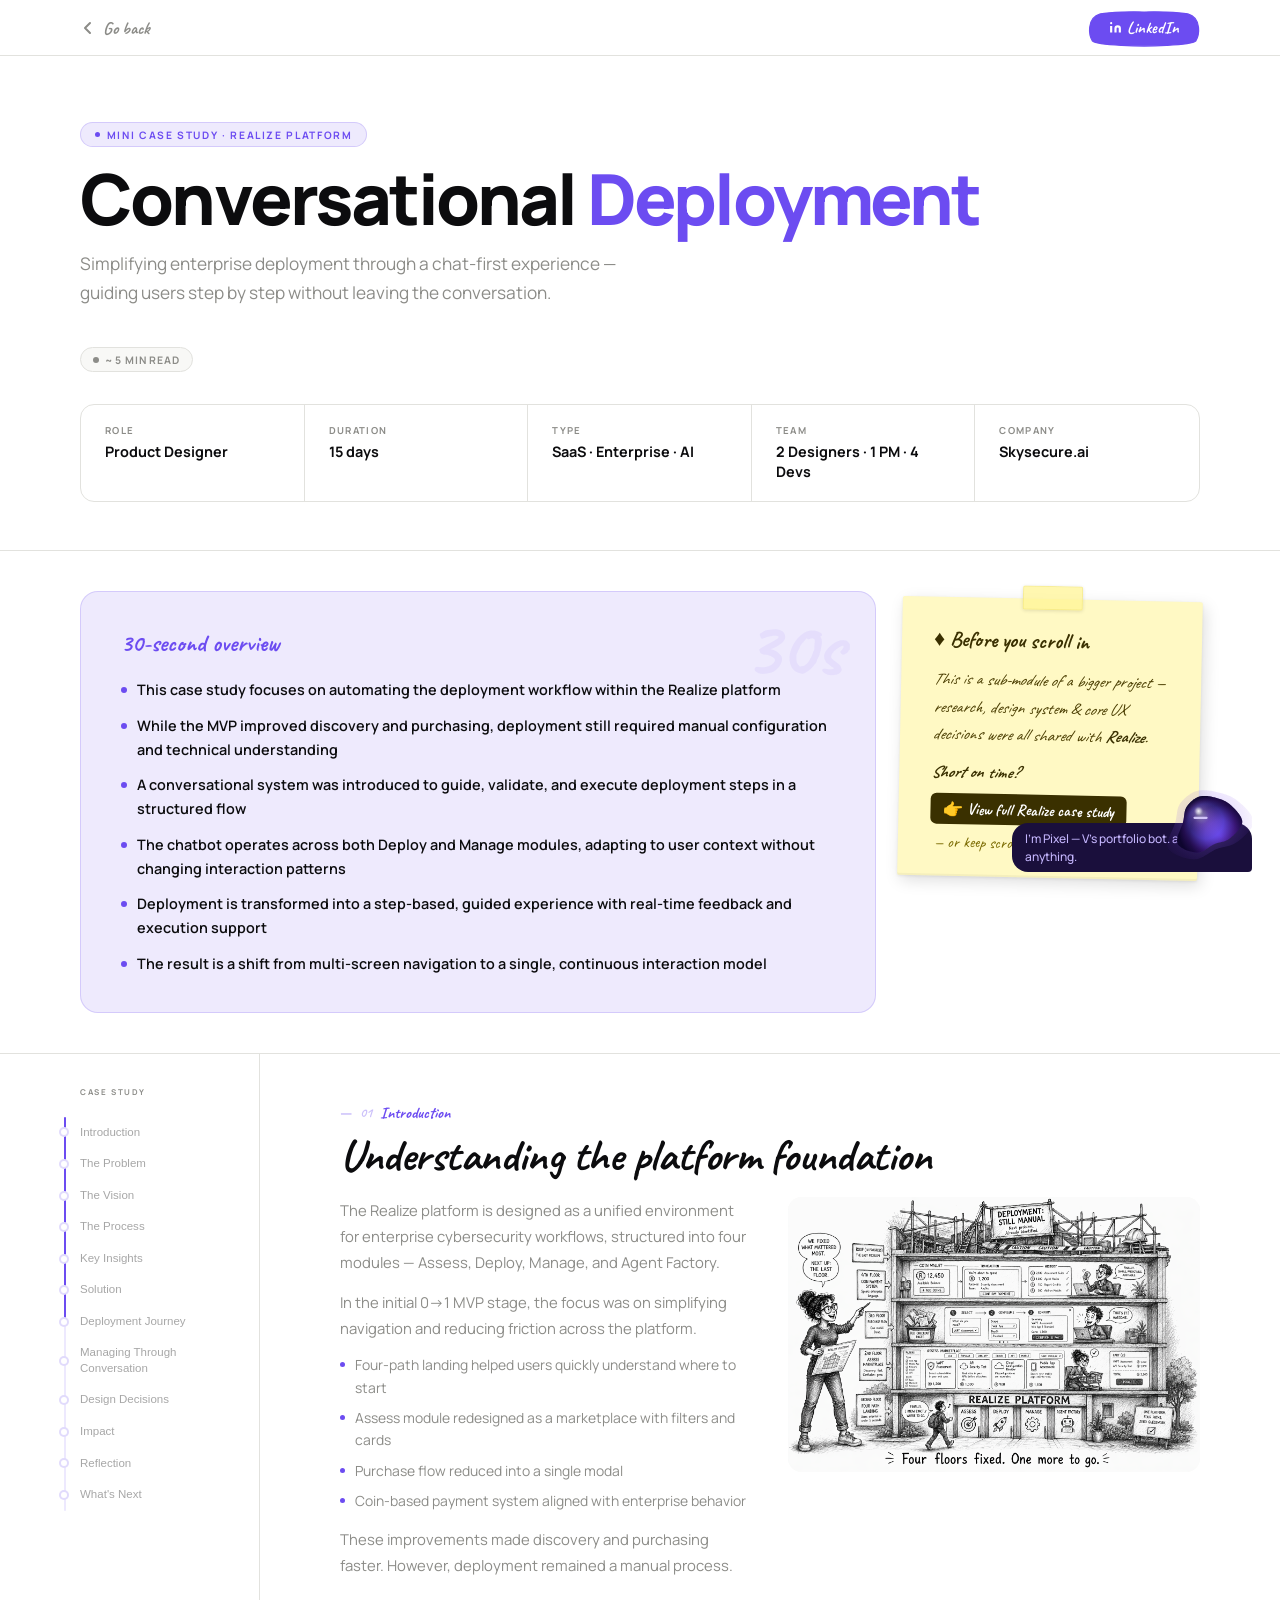
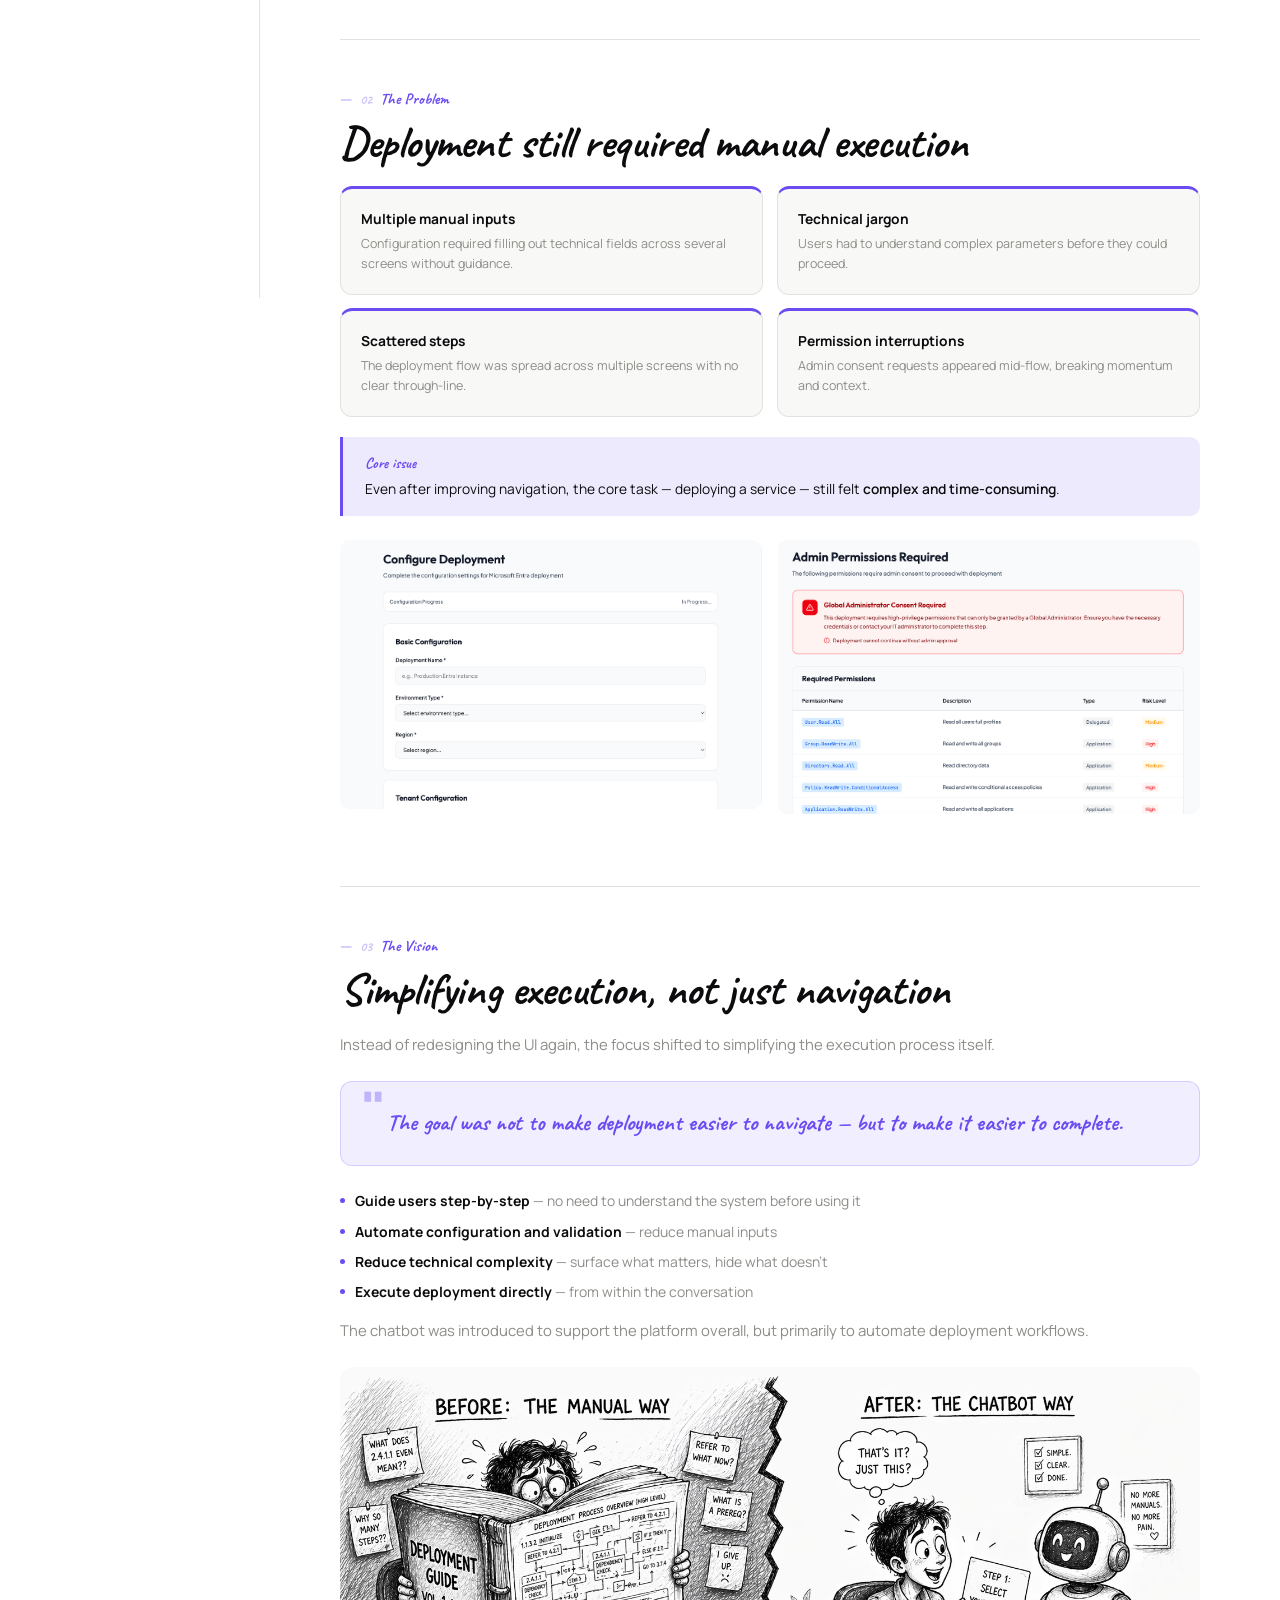
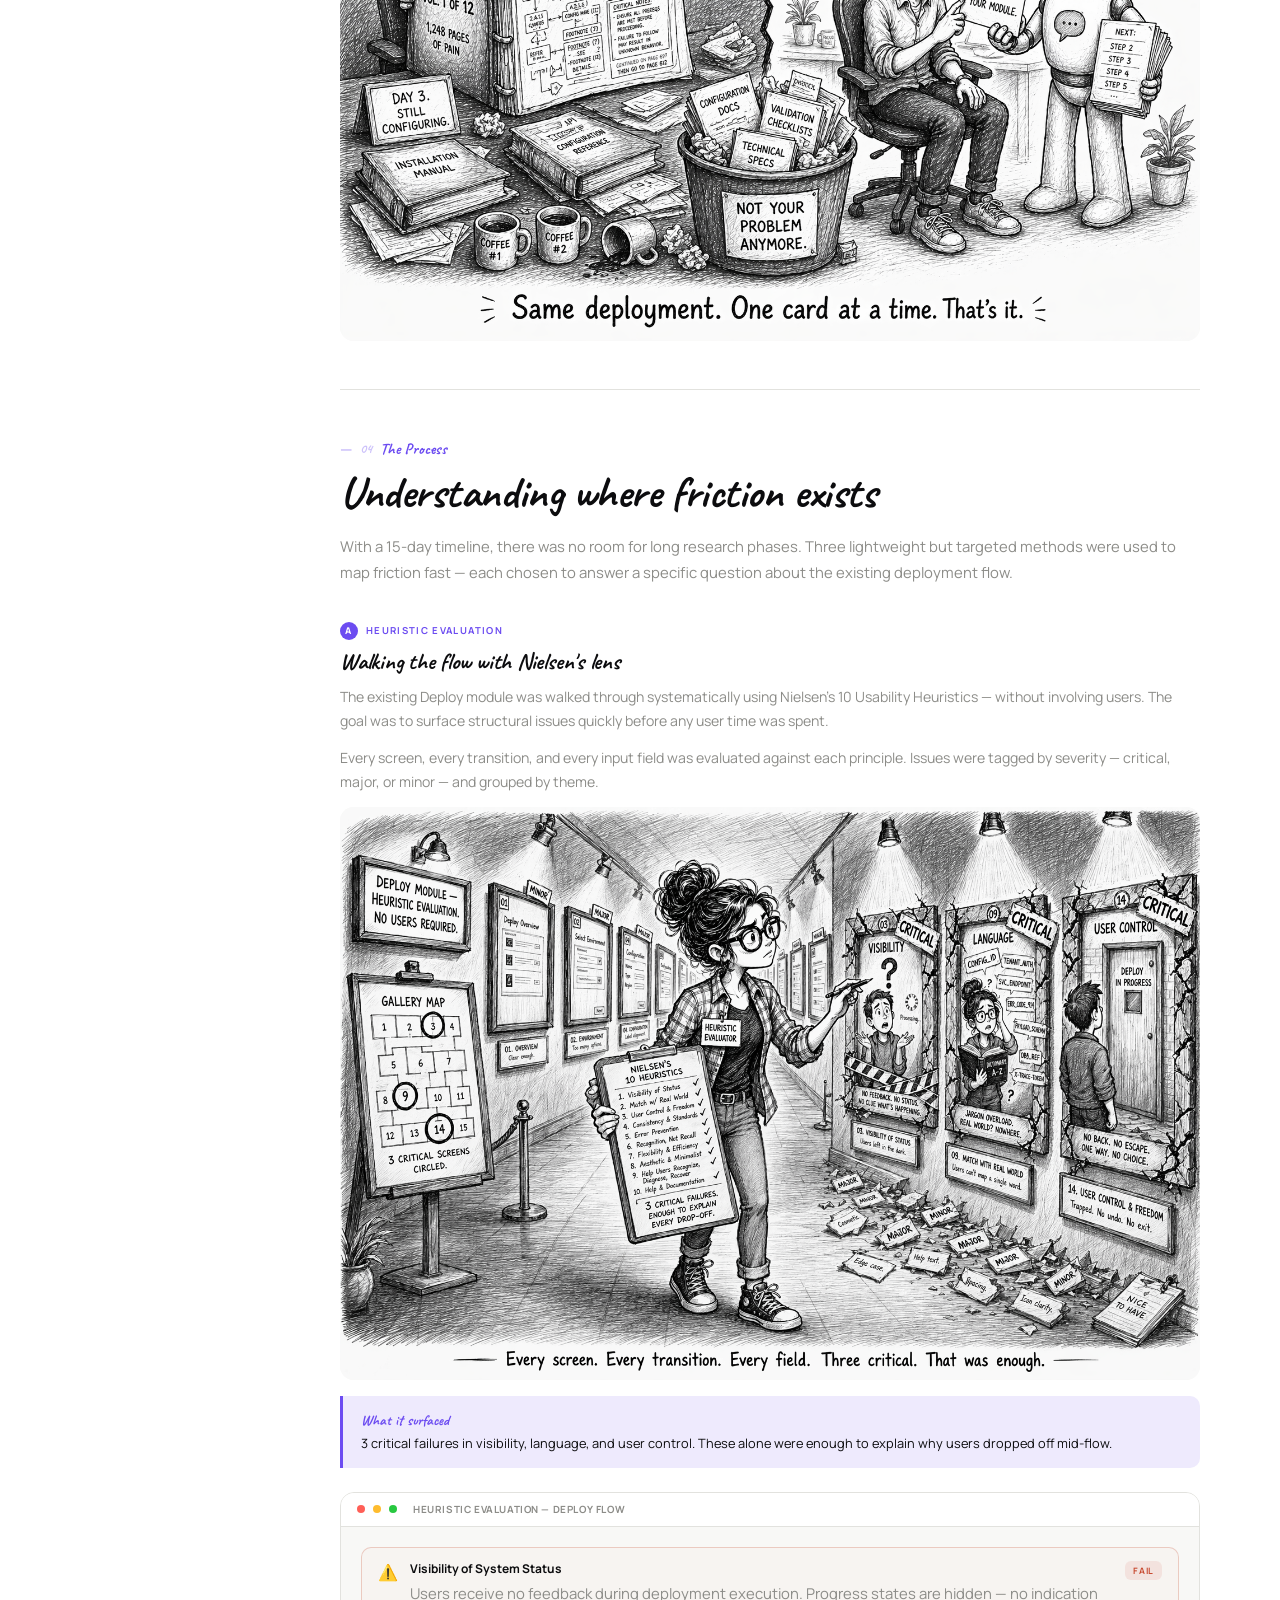
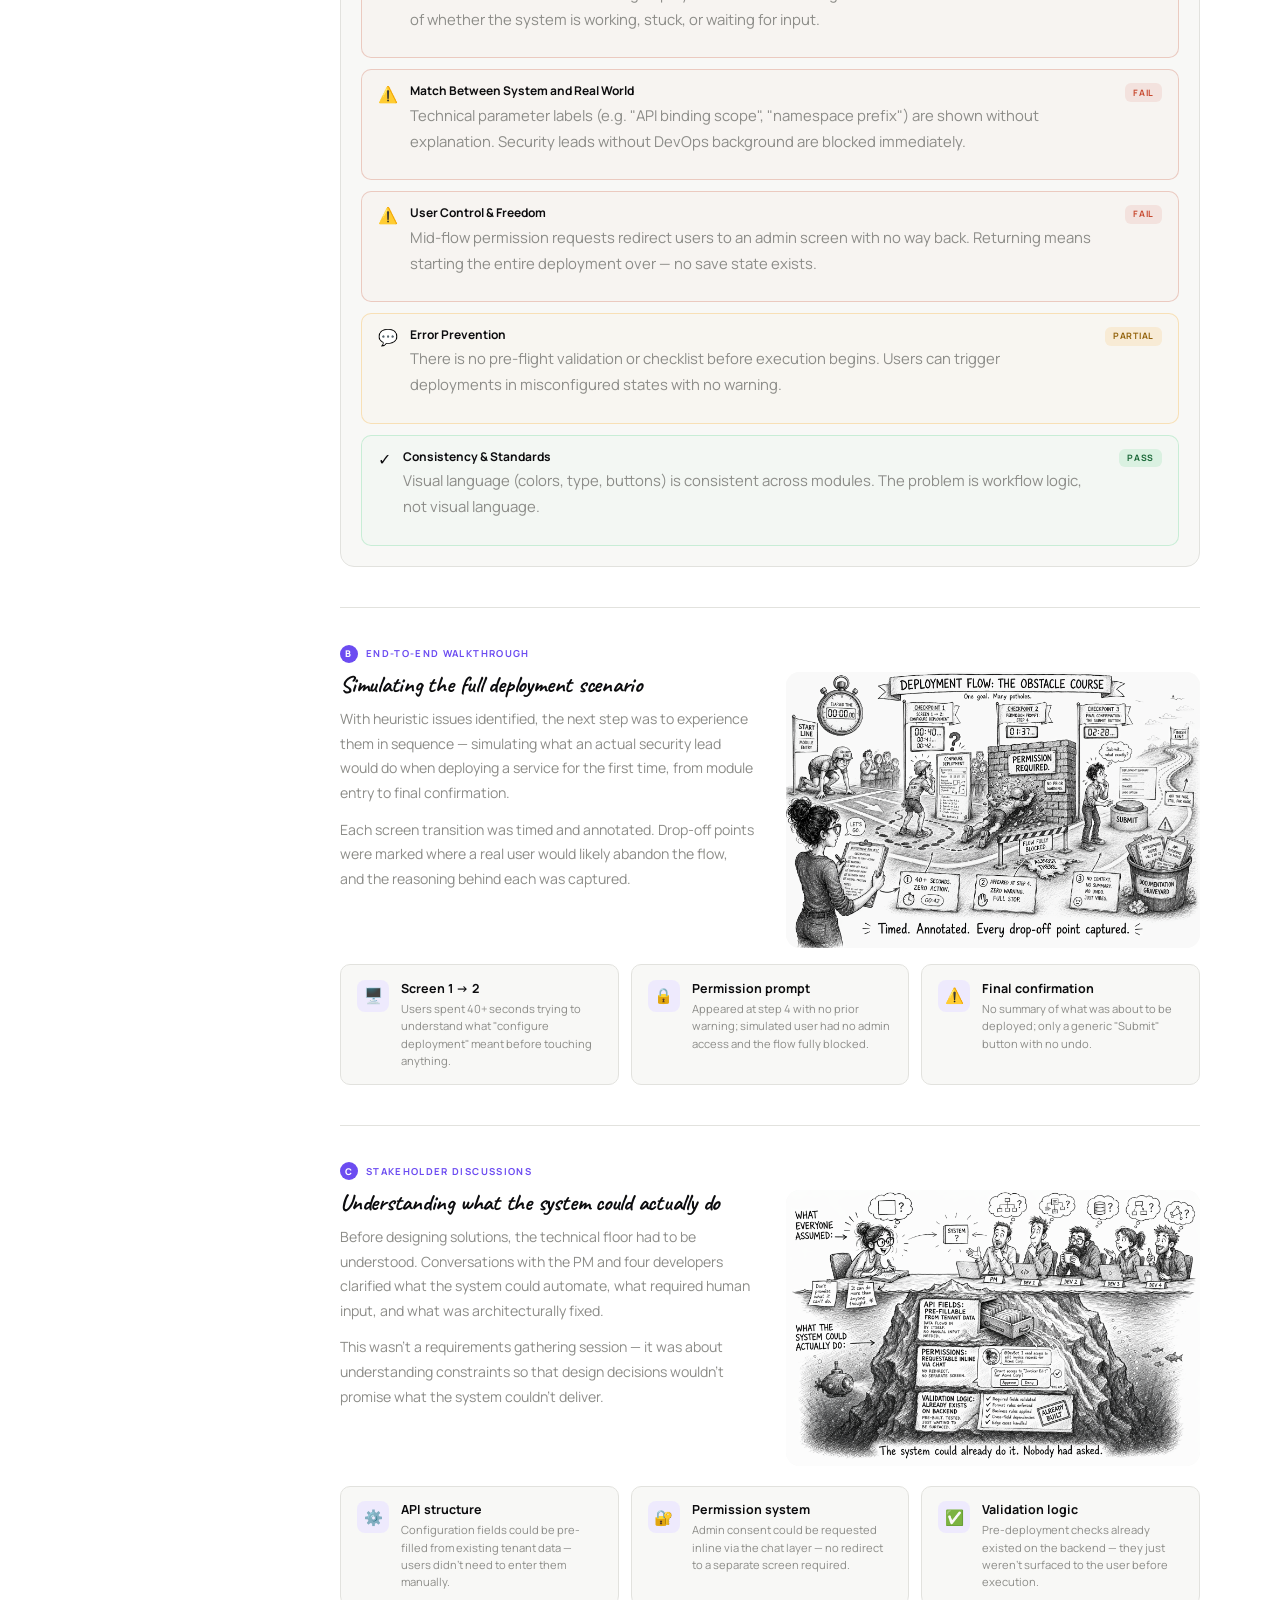
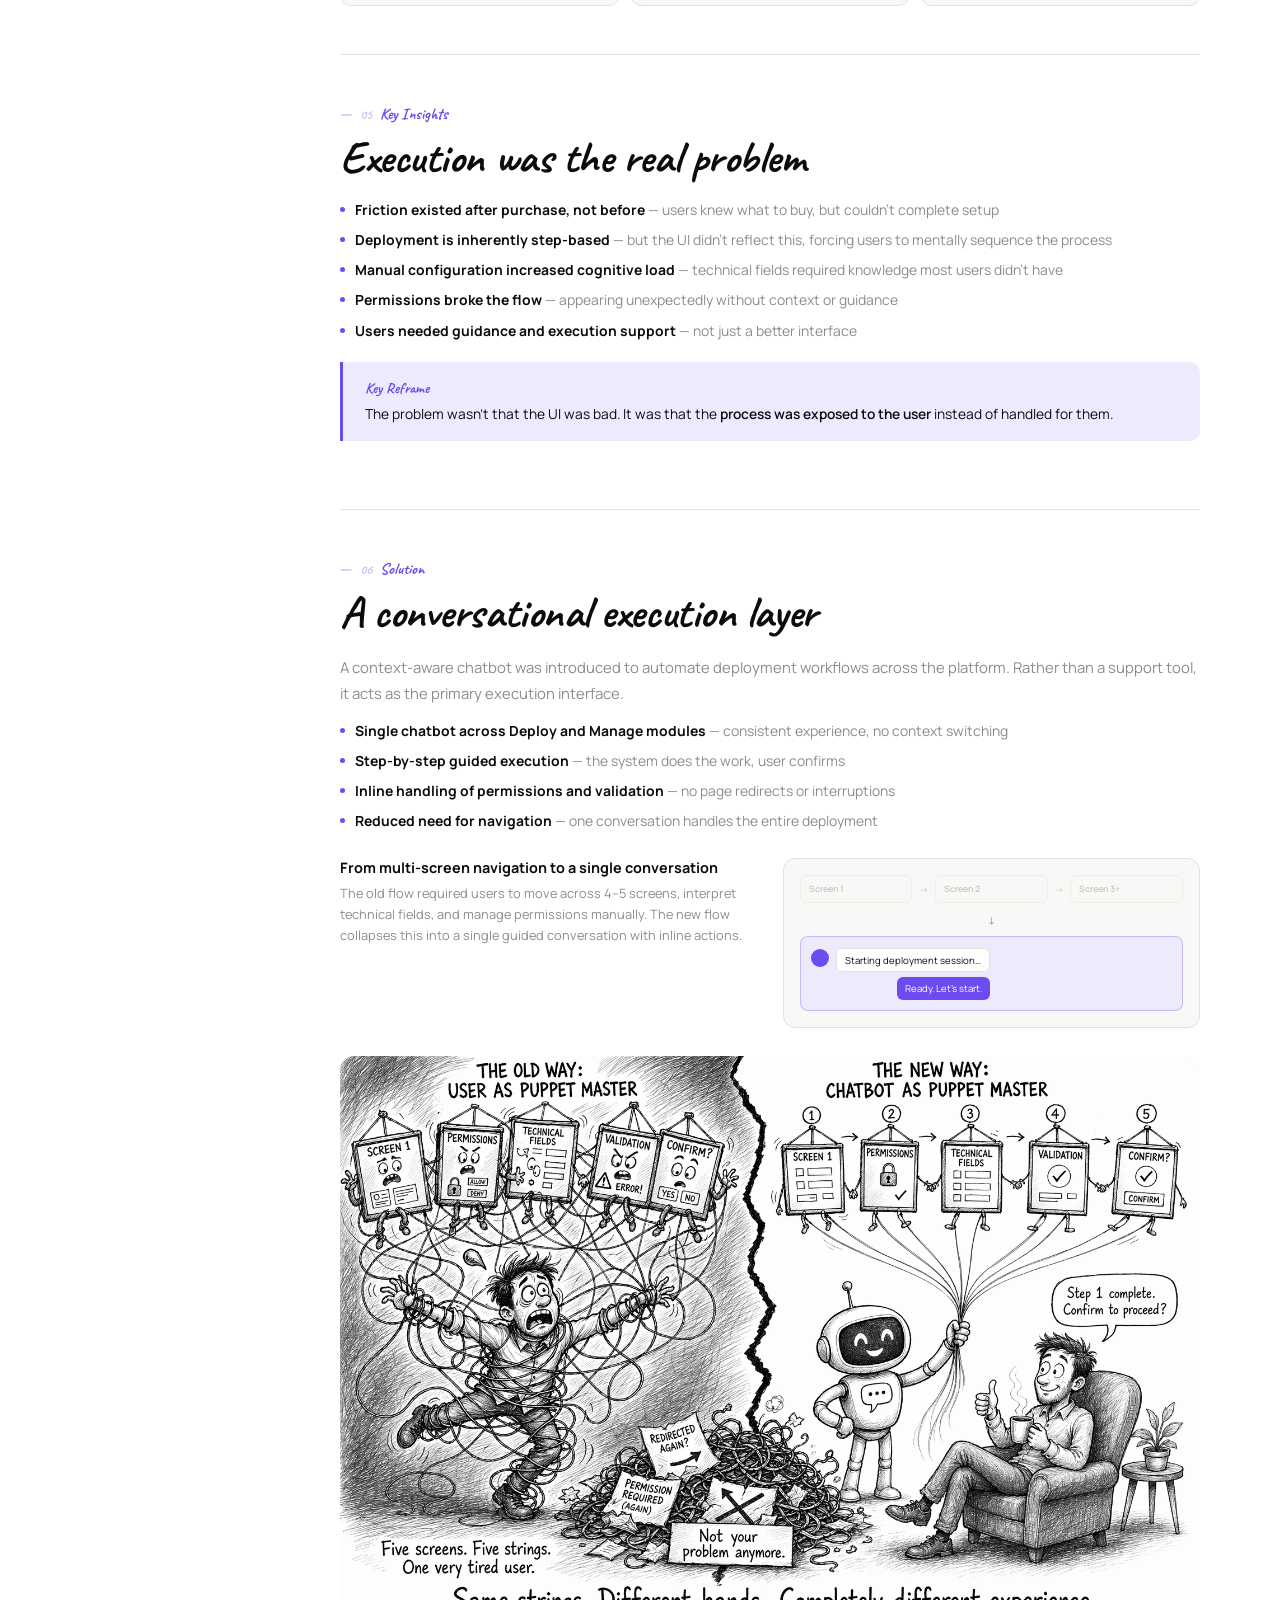
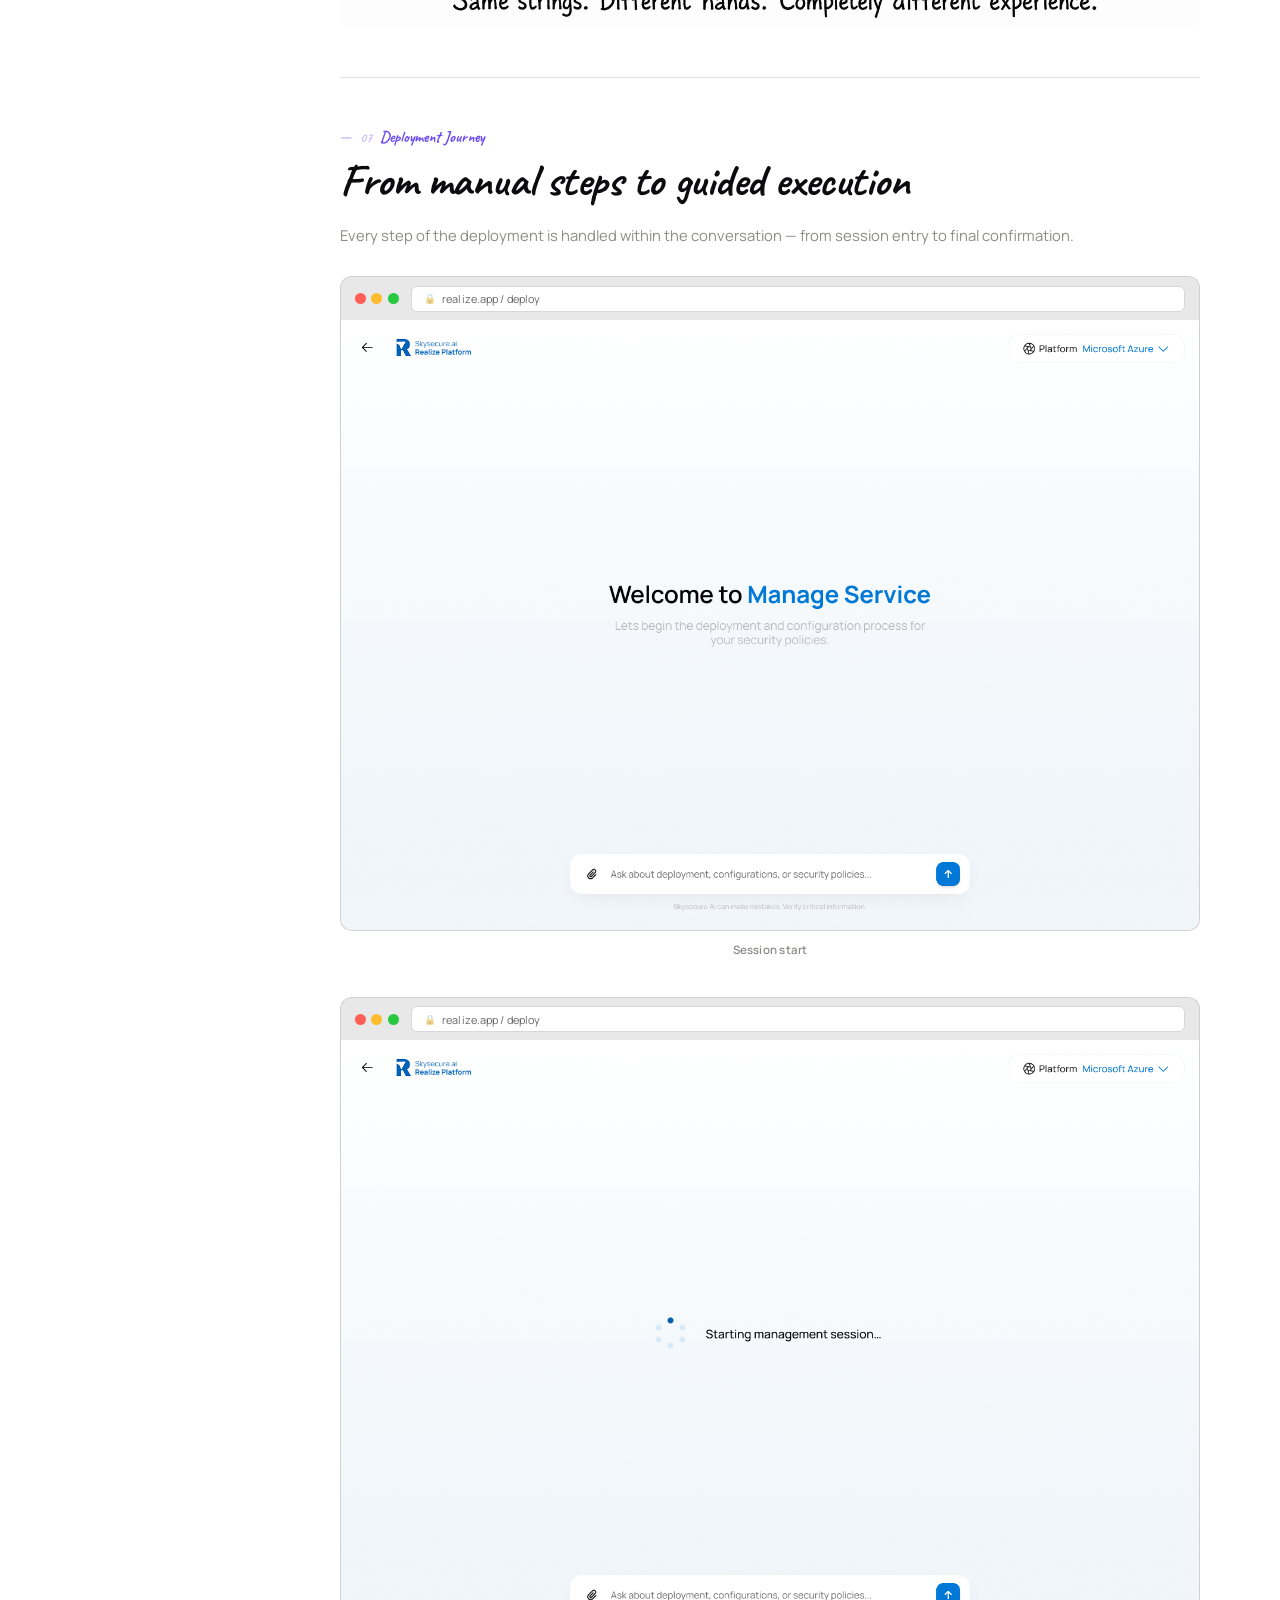
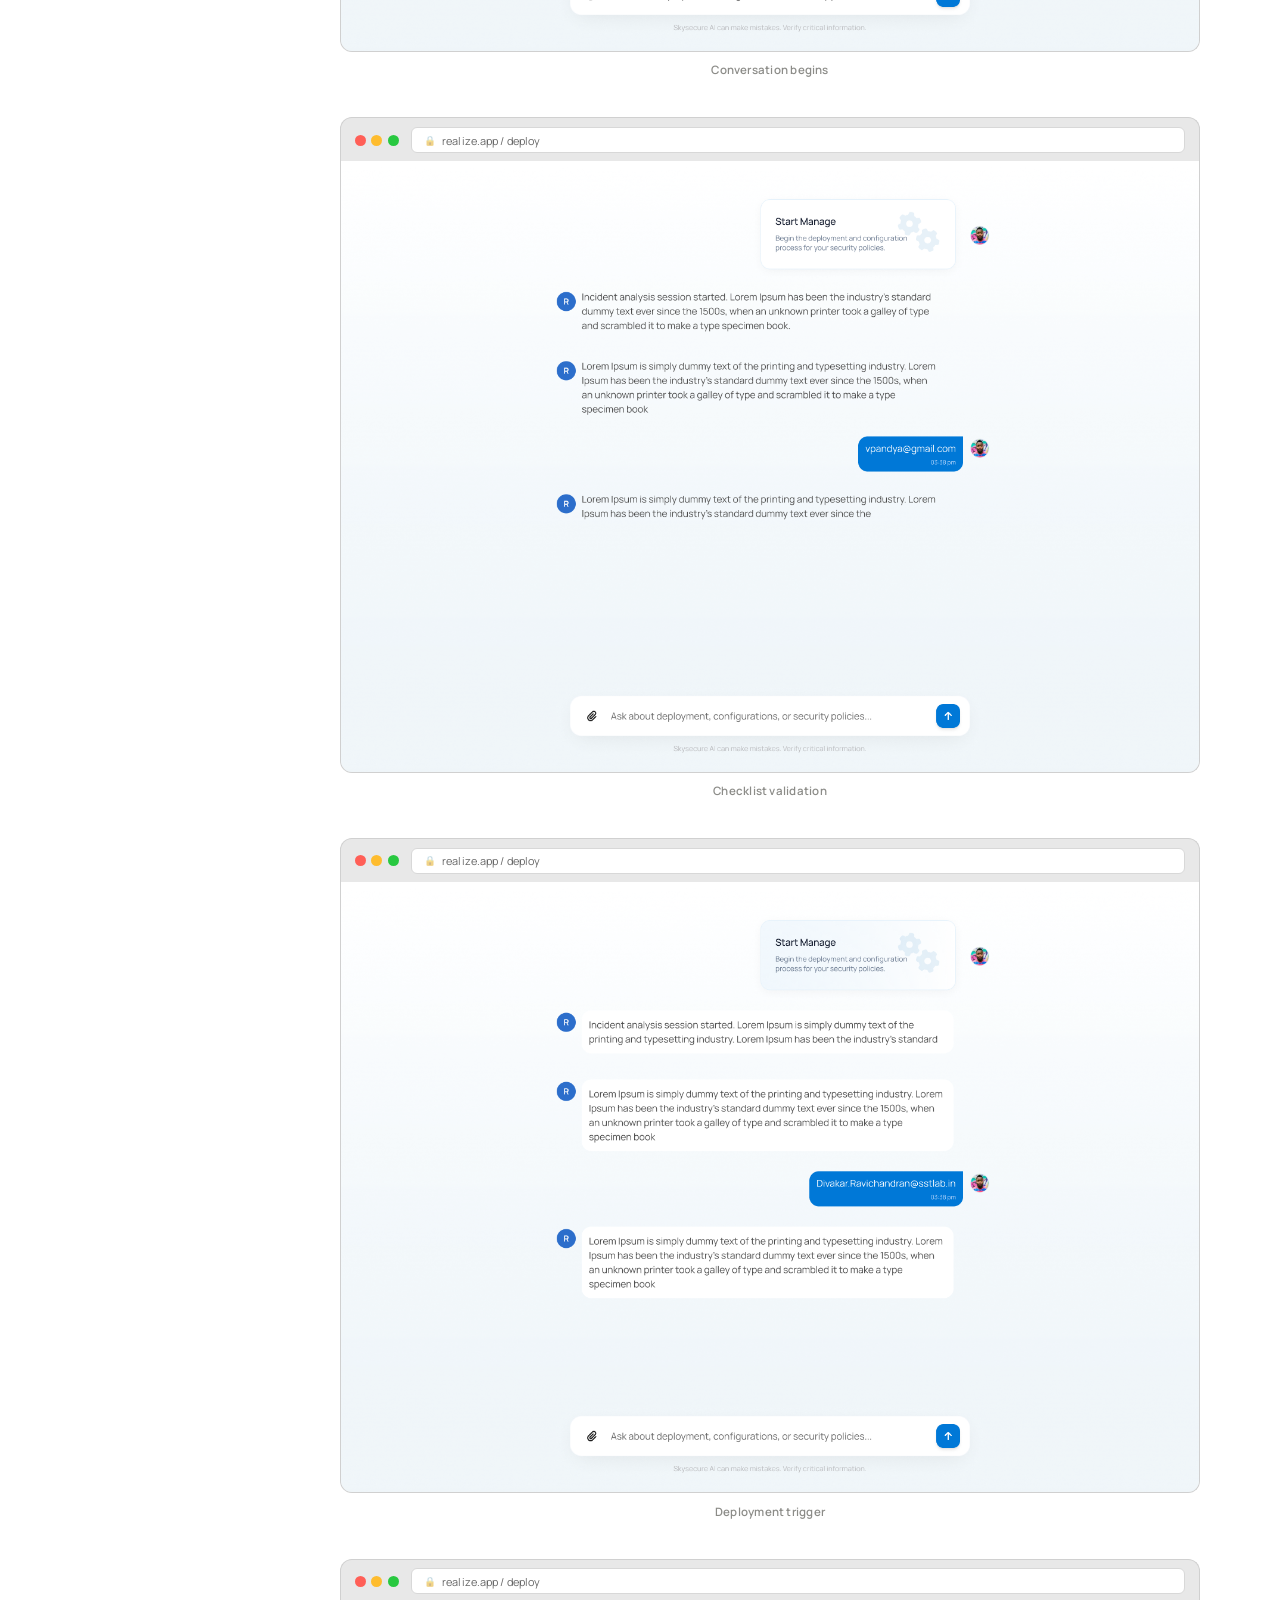
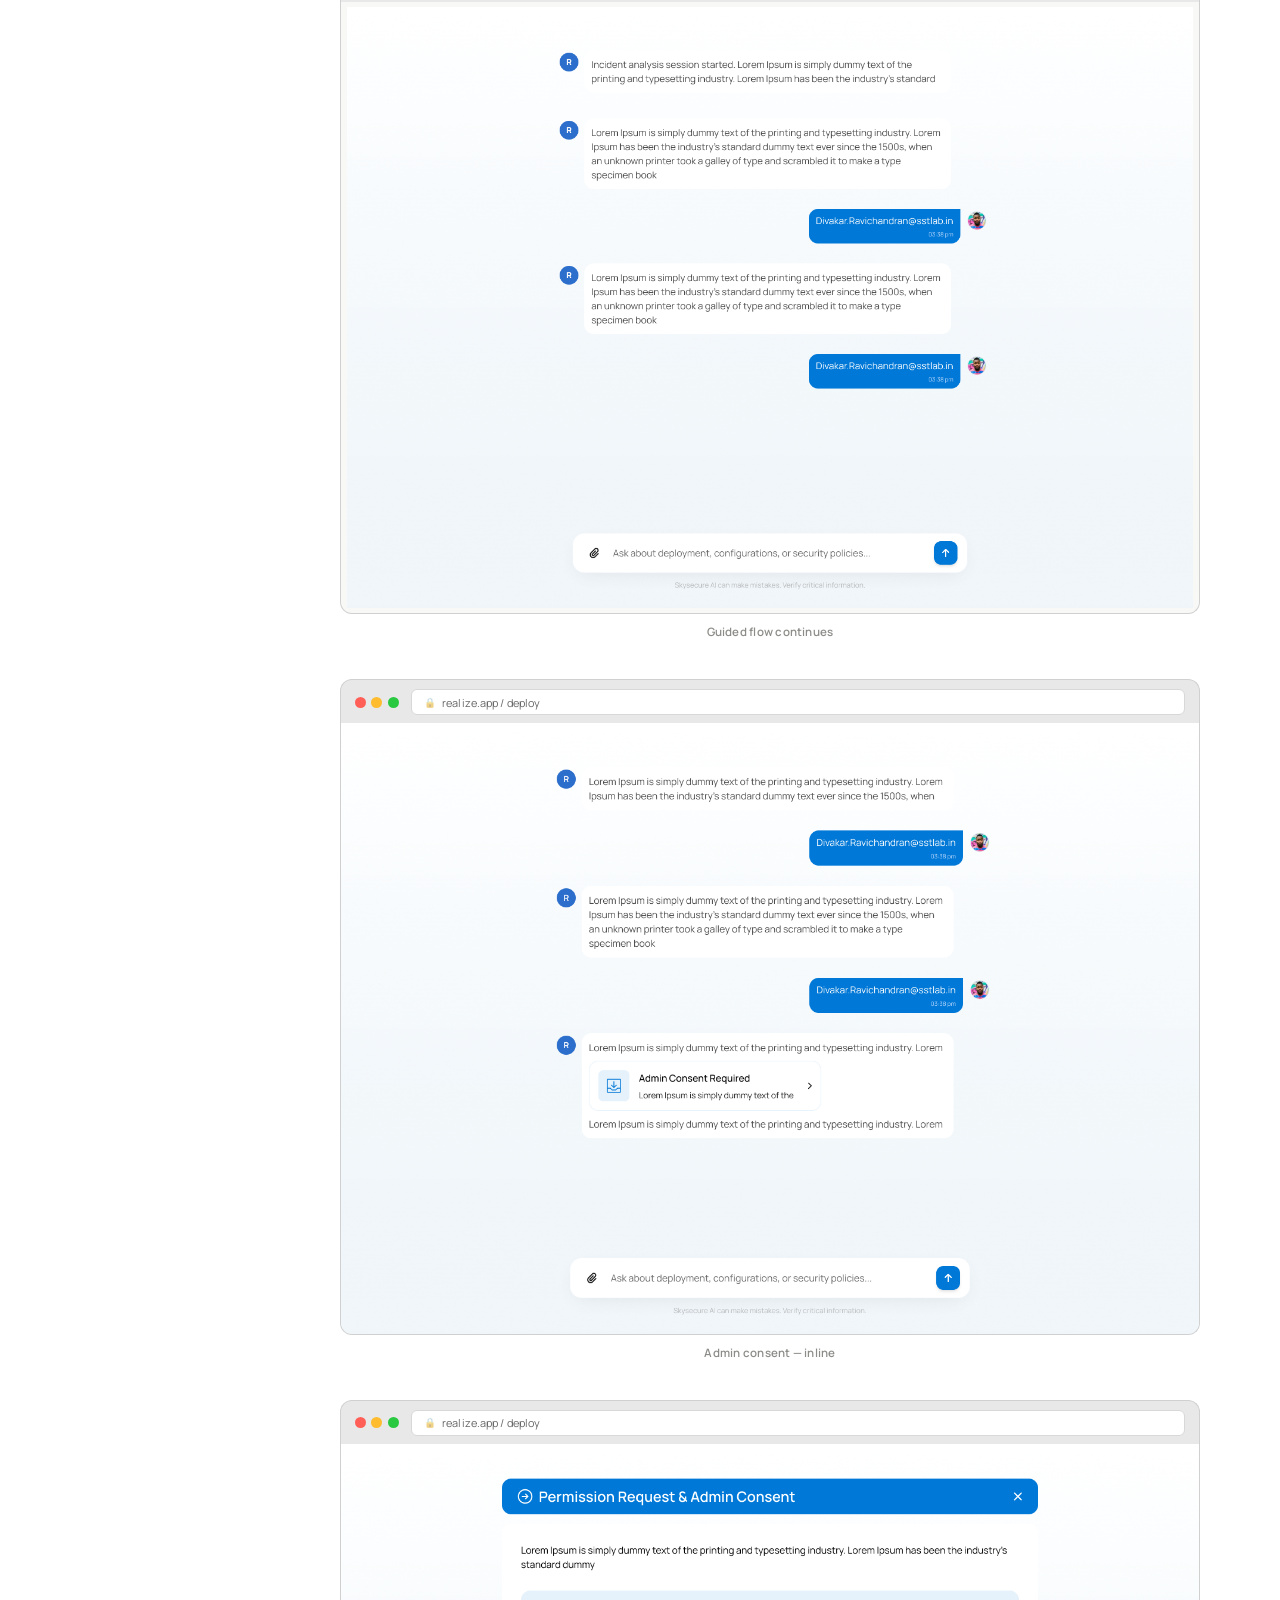
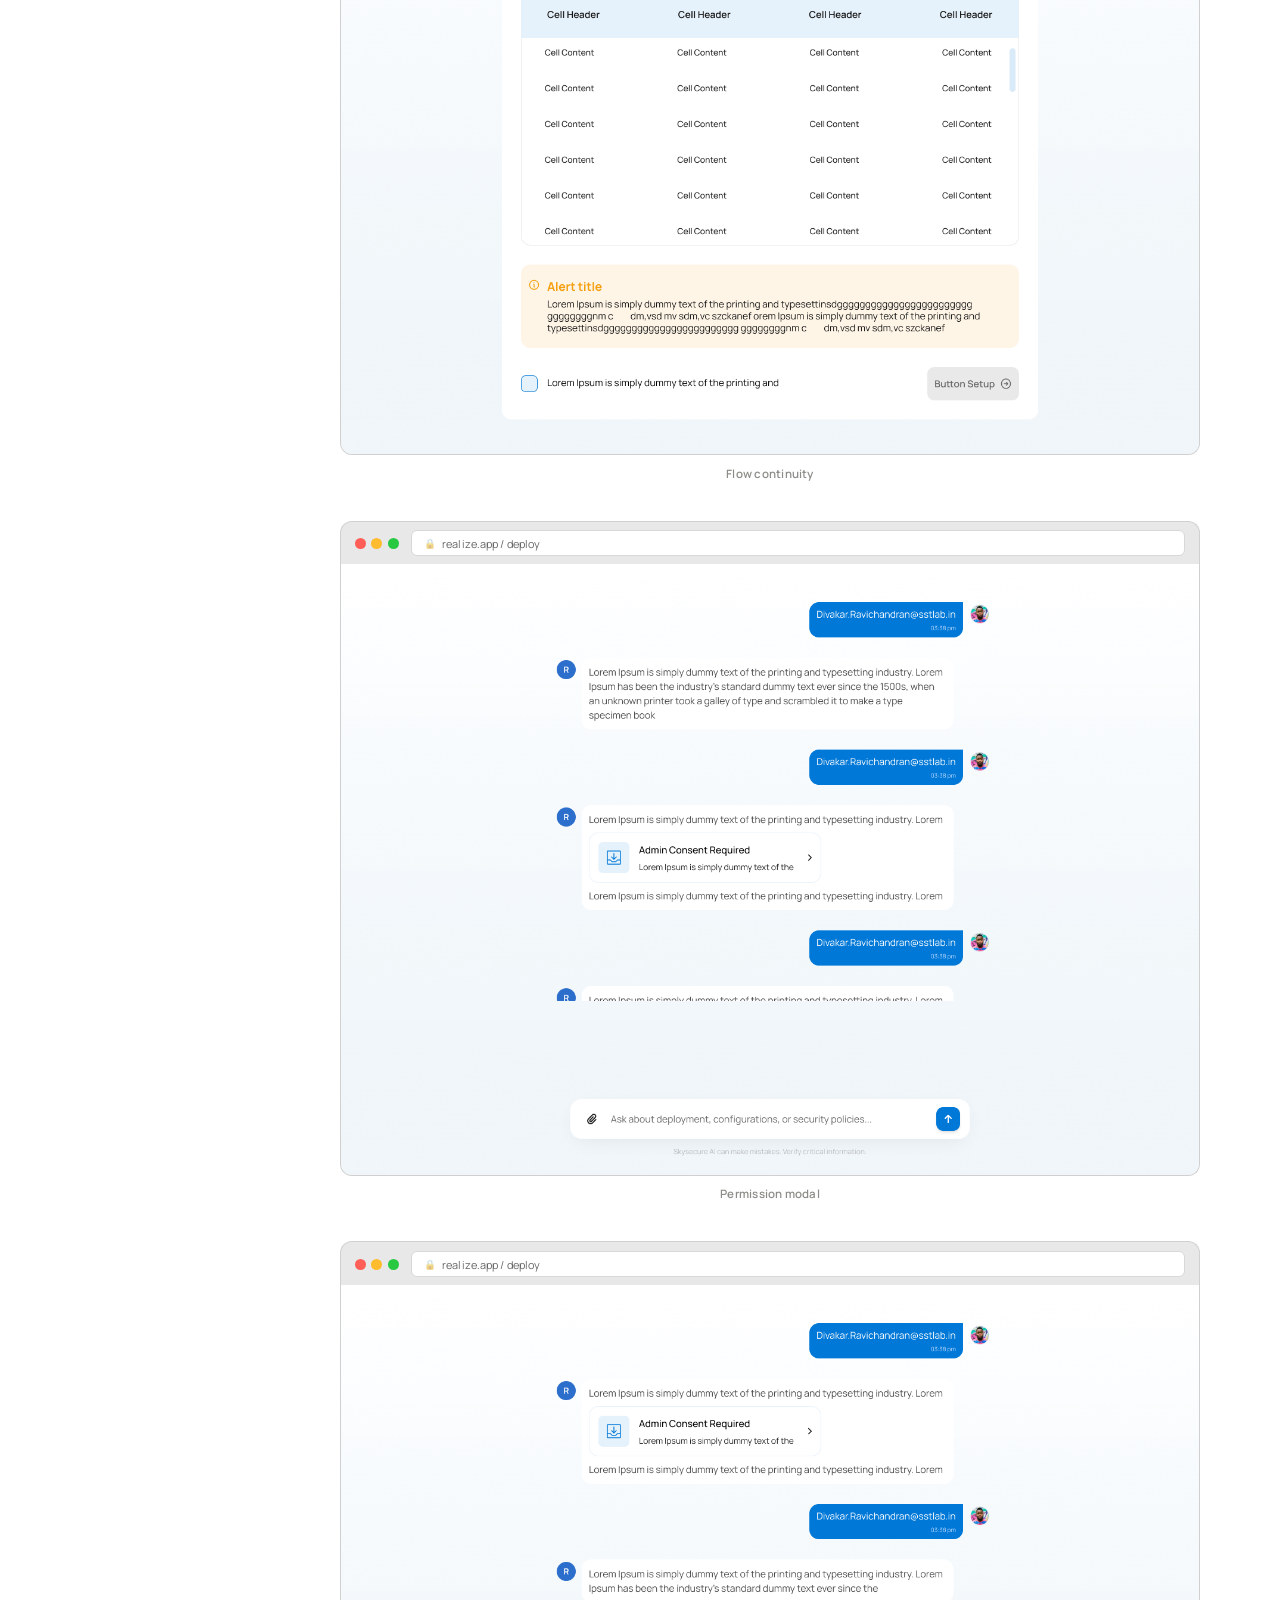
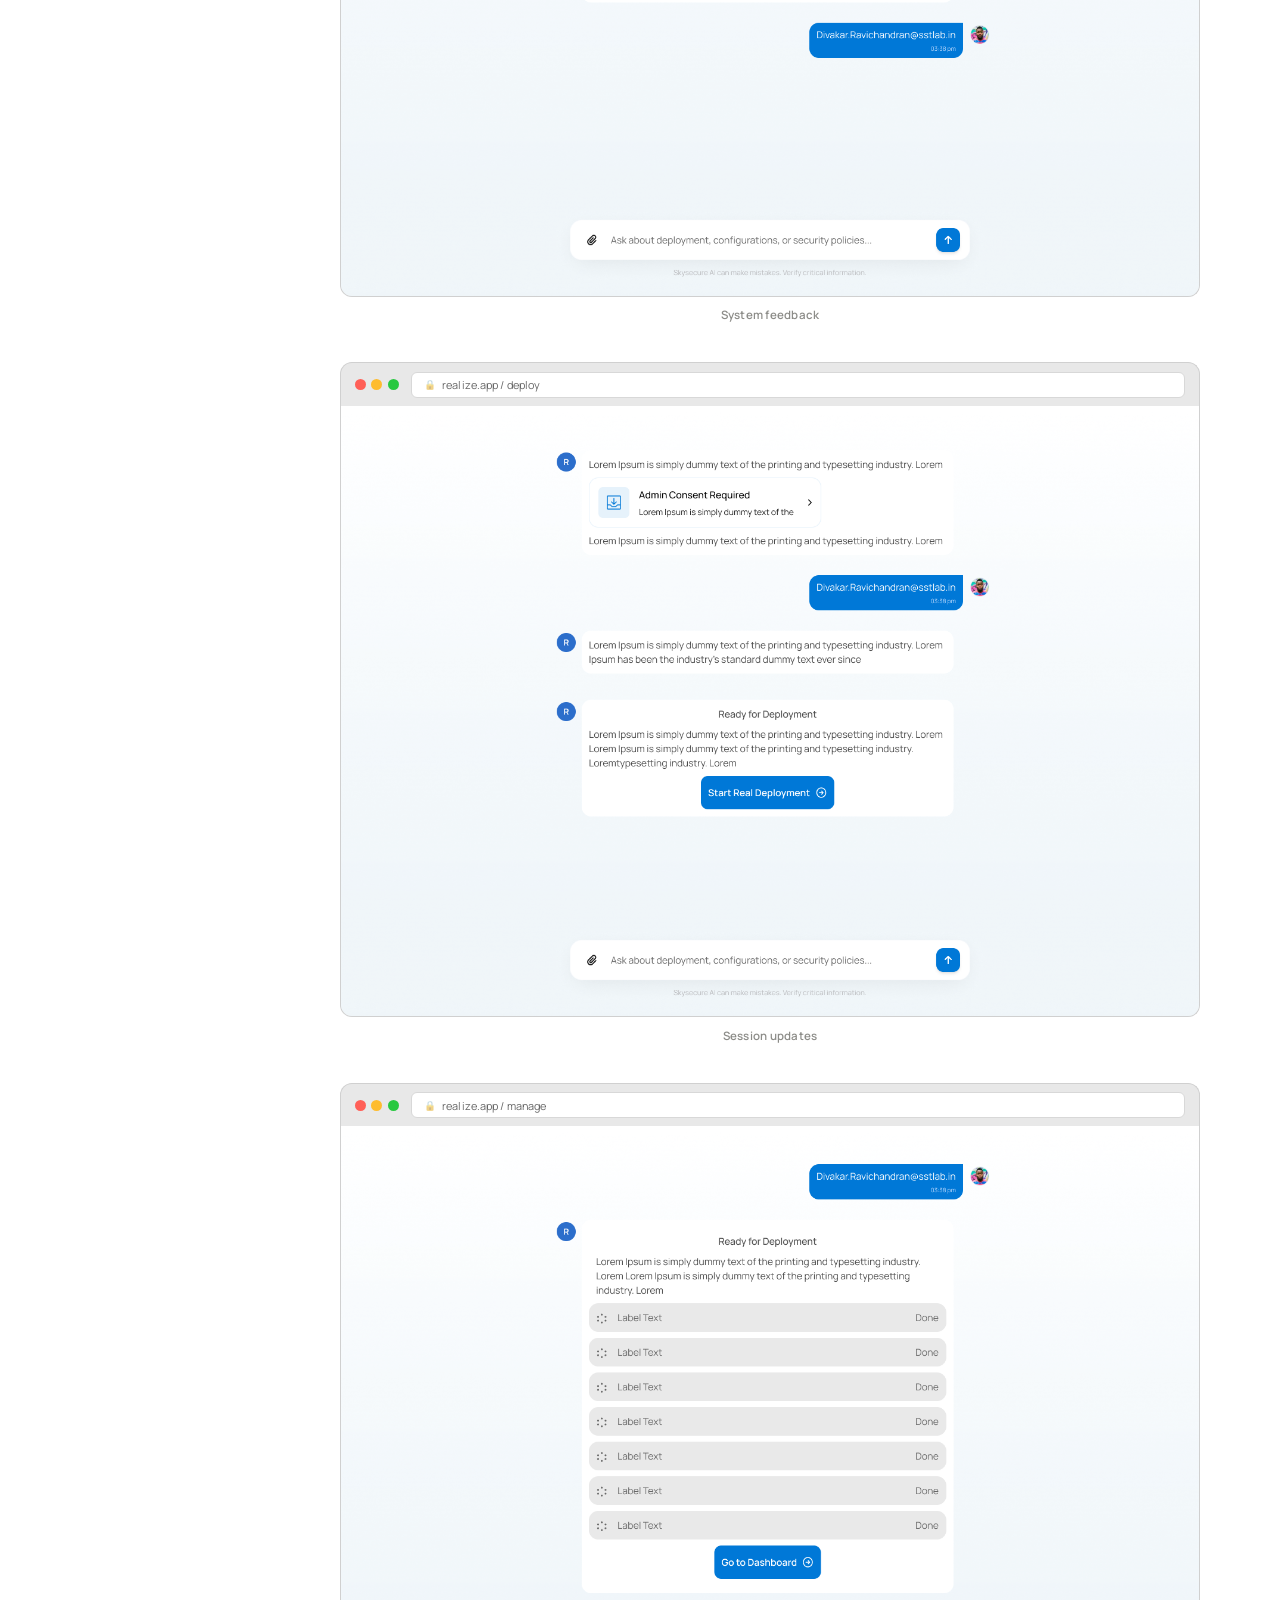
==== commit 9a32dd5f: "Changes" ====
--- a/chat.html
+++ b/chat.html
@@ -2,6 +2,7 @@
 <html lang="en">
 <head>
 <meta charset="UTF-8">
+<meta name="description" content="Chat-Driven Deployment — A case study by Vagmita Pandya on designing a conversational deployment experience for the Realize platform.">
 <meta name="viewport" content="width=device-width,initial-scale=1">
 <title>Conversational Deployment — Vagmita Pandya</title>
 <link rel="preconnect" href="https://fonts.googleapis.com">
@@ -16,6 +17,7 @@
 
 /* ── RESET & BASE ── */
 *,*::before,*::after{box-sizing:border-box;margin:0;padding:0}
+a{color:inherit;text-decoration:none;}
 html{font-size:16px;scroll-behavior:smooth}
 
 :root{
@@ -118,7 +120,8 @@
   position:relative;white-space:nowrap;
 }
 .cs-header-linkedin:hover{
-  background:var(--vi2)!important;transform:scale(1.06);
+  background:var(--vi2)!important;
+  transform:scale(1.06);
   border-radius:42% 58% 55% 45% / 48% 60% 40% 52%;
 }
 .cs-linkedin-in{
@@ -537,6 +540,15 @@
   .cs-header{padding:0 1.25rem}
 }
 
+
+@media(max-width:480px){
+  .cs-hero-title{ font-size:clamp(1.9rem,9vw,2.8rem) !important; }
+  .decision{ grid-template-columns:1fr !important; }
+  .cs-img-grid{ grid-template-columns:1fr !important; }
+  [style*="grid-template-columns:minmax(0,1fr) min(340px"]{
+    grid-template-columns:1fr !important;
+  }
+}
 </style>
 <style>
 /* overview card below hero */
@@ -868,10 +880,16 @@
     Go back
   </a>
   <nav class="cs-header-nav" style="margin-left:auto">
-    <a href="https://linkedin.com/in/vagmita" target="_blank" class="cs-header-linkedin">
-      <span class="cs-linkedin-in">in</span>
-      <span class="cs-linkedin-label">LinkedIn</span>
-    </a>
+    <a href="https://linkedin.com/in/vagmita-pandya-798a53174" target="_blank" rel="noopener" class="nav-li-pill" style="position:relative;display:inline-flex;align-items:center;justify-content:center;padding:.5rem 1.3rem;font-family:'Caveat',cursive;font-size:1.05rem;font-weight:700;color:#fff;text-decoration:none;cursor:pointer;transition:transform .18s;">
+        <svg viewBox="0 0 200 60" preserveAspectRatio="none" xmlns="http://www.w3.org/2000/svg" style="position:absolute;inset:0;width:100%;height:100%;overflow:visible;pointer-events:none;">
+          <path d="M22,8 C40,5 80,4 100,5 C120,4 160,5 178,8 C190,11 196,20 197,30 C198,38 196,46 192,52 C186,57 162,58 140,59 C120,60 80,60 60,59 C38,58 14,57 8,52 C4,46 2,38 3,30 C4,20 10,11 22,8 Z" style="fill:var(--vi);"/>
+          <path d="M22,8 C40,5 80,4 100,5 C120,4 160,5 178,8 C190,11 196,20 197,30 C198,38 196,46 192,52 C186,57 162,58 140,59 C120,60 80,60 60,59 C38,58 14,57 8,52 C4,46 2,38 3,30 C4,20 10,11 22,8 Z" style="fill:none;stroke:var(--vi);stroke-width:2.2;stroke-linecap:round;stroke-linejoin:round;"/>
+        </svg>
+        <span style="display:inline-flex;align-items:center;gap:.35rem;position:relative;z-index:2;color:#fff;font-family:'Caveat',cursive;font-size:1.05rem;font-weight:700;">
+          <svg width="13" height="13" viewBox="0 0 24 24" fill="currentColor" style="flex-shrink:0;color:#fff;"><path d="M16 8a6 6 0 016 6v7h-4v-7a2 2 0 00-2-2 2 2 0 00-2 2v7h-4v-7a6 6 0 016-6zM2 9h4v12H2zm2-3a2 2 0 110-4 2 2 0 010 4z"/></svg>
+          LinkedIn
+        </span>
+      </a>
   </nav>
 </header>
 
@@ -2007,6 +2025,28 @@
   var el=document.getElementById(id);
   if(el){var top=el.getBoundingClientRect().top+window.scrollY-80;window.scrollTo({top:top,behavior:'smooth'});}
 }
+
+/* ── Mobile hamburger nav ── */
+function toggleCsMobMenu(){
+  const ham = document.getElementById('csHam');
+  const drawer = document.getElementById('csMobDrawer');
+  if(!ham||!drawer) return;
+  const isOpen = ham.classList.toggle('open');
+  drawer.classList.toggle('open', isOpen);
+  document.body.style.overflow = isOpen ? 'hidden' : '';
+}
+document.addEventListener('DOMContentLoaded', function(){
+  var drawer = document.getElementById('csMobDrawer');
+  if(drawer){
+    drawer.querySelectorAll('a').forEach(function(a){
+      a.addEventListener('click', function(){
+        document.getElementById('csHam')?.classList.remove('open');
+        drawer.classList.remove('open');
+        document.body.style.overflow = '';
+      });
+    });
+  }
+});
 </script>
 </body>
 </html>
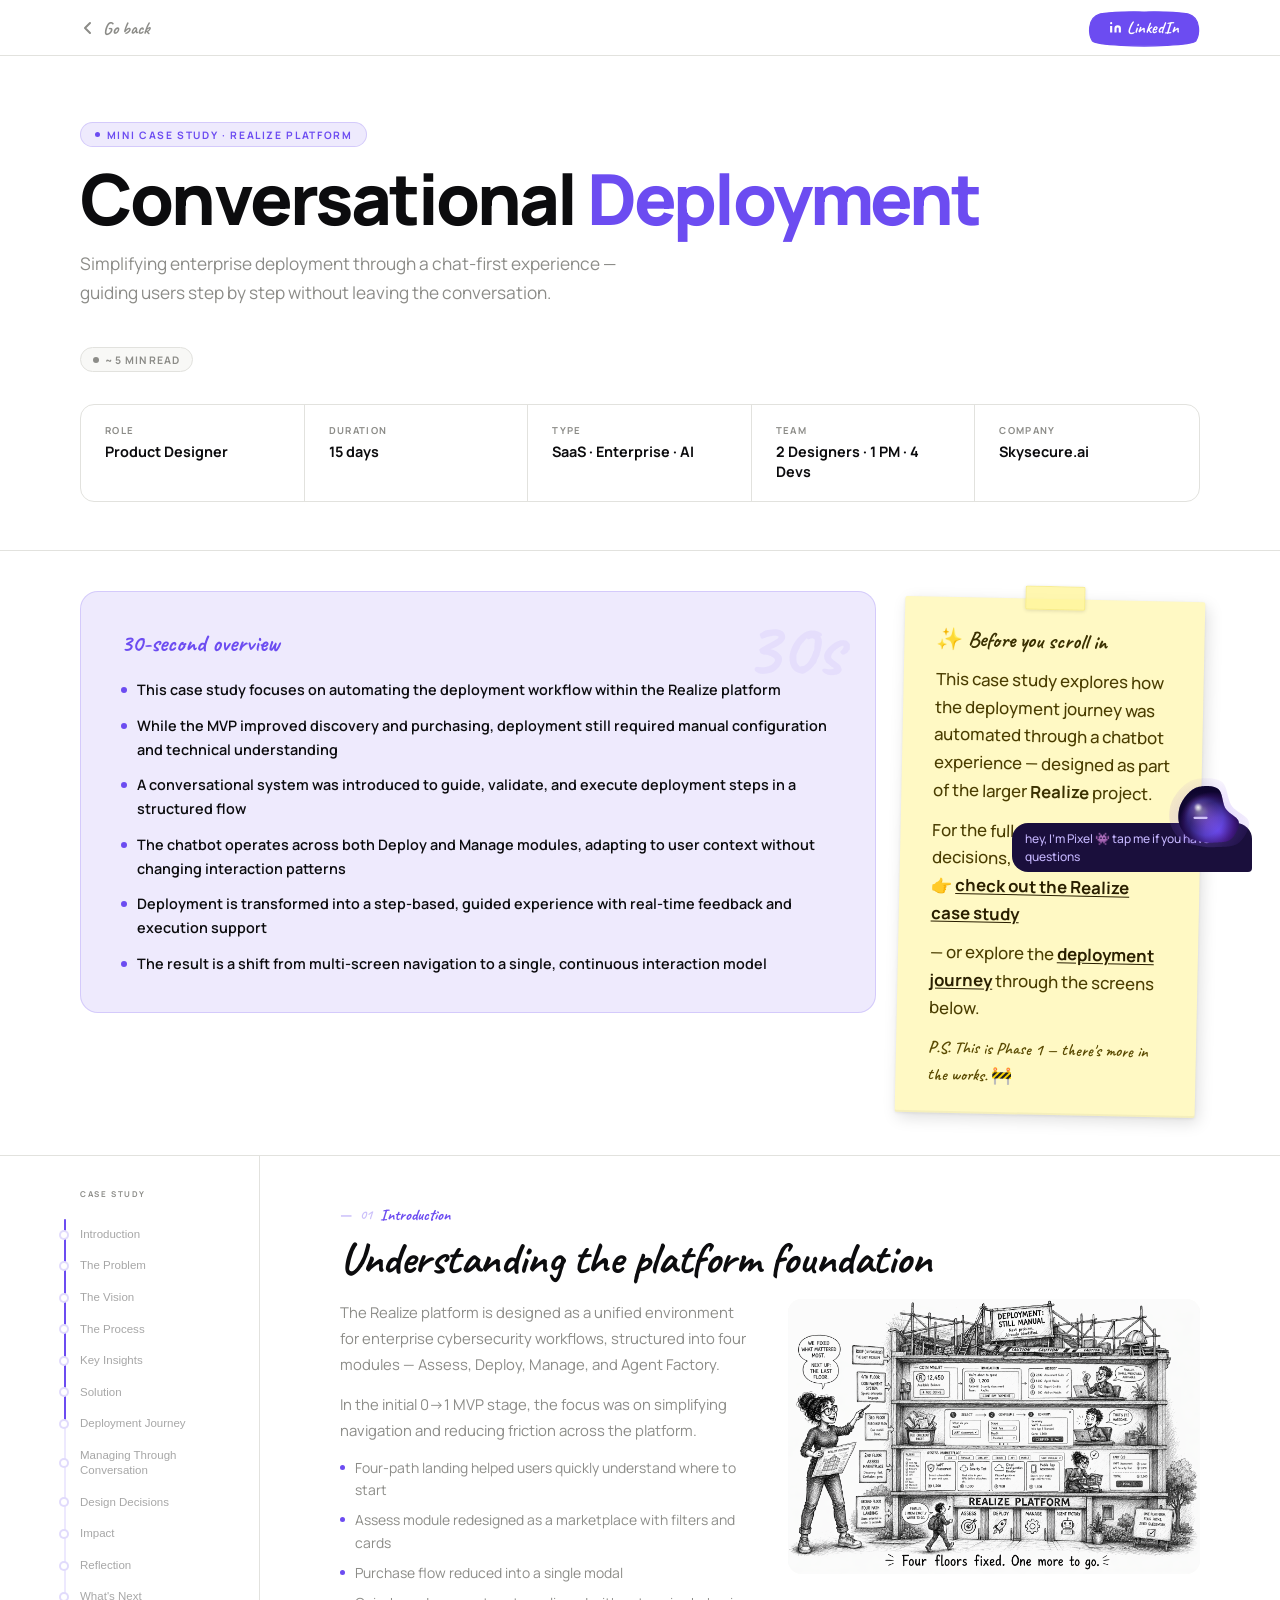
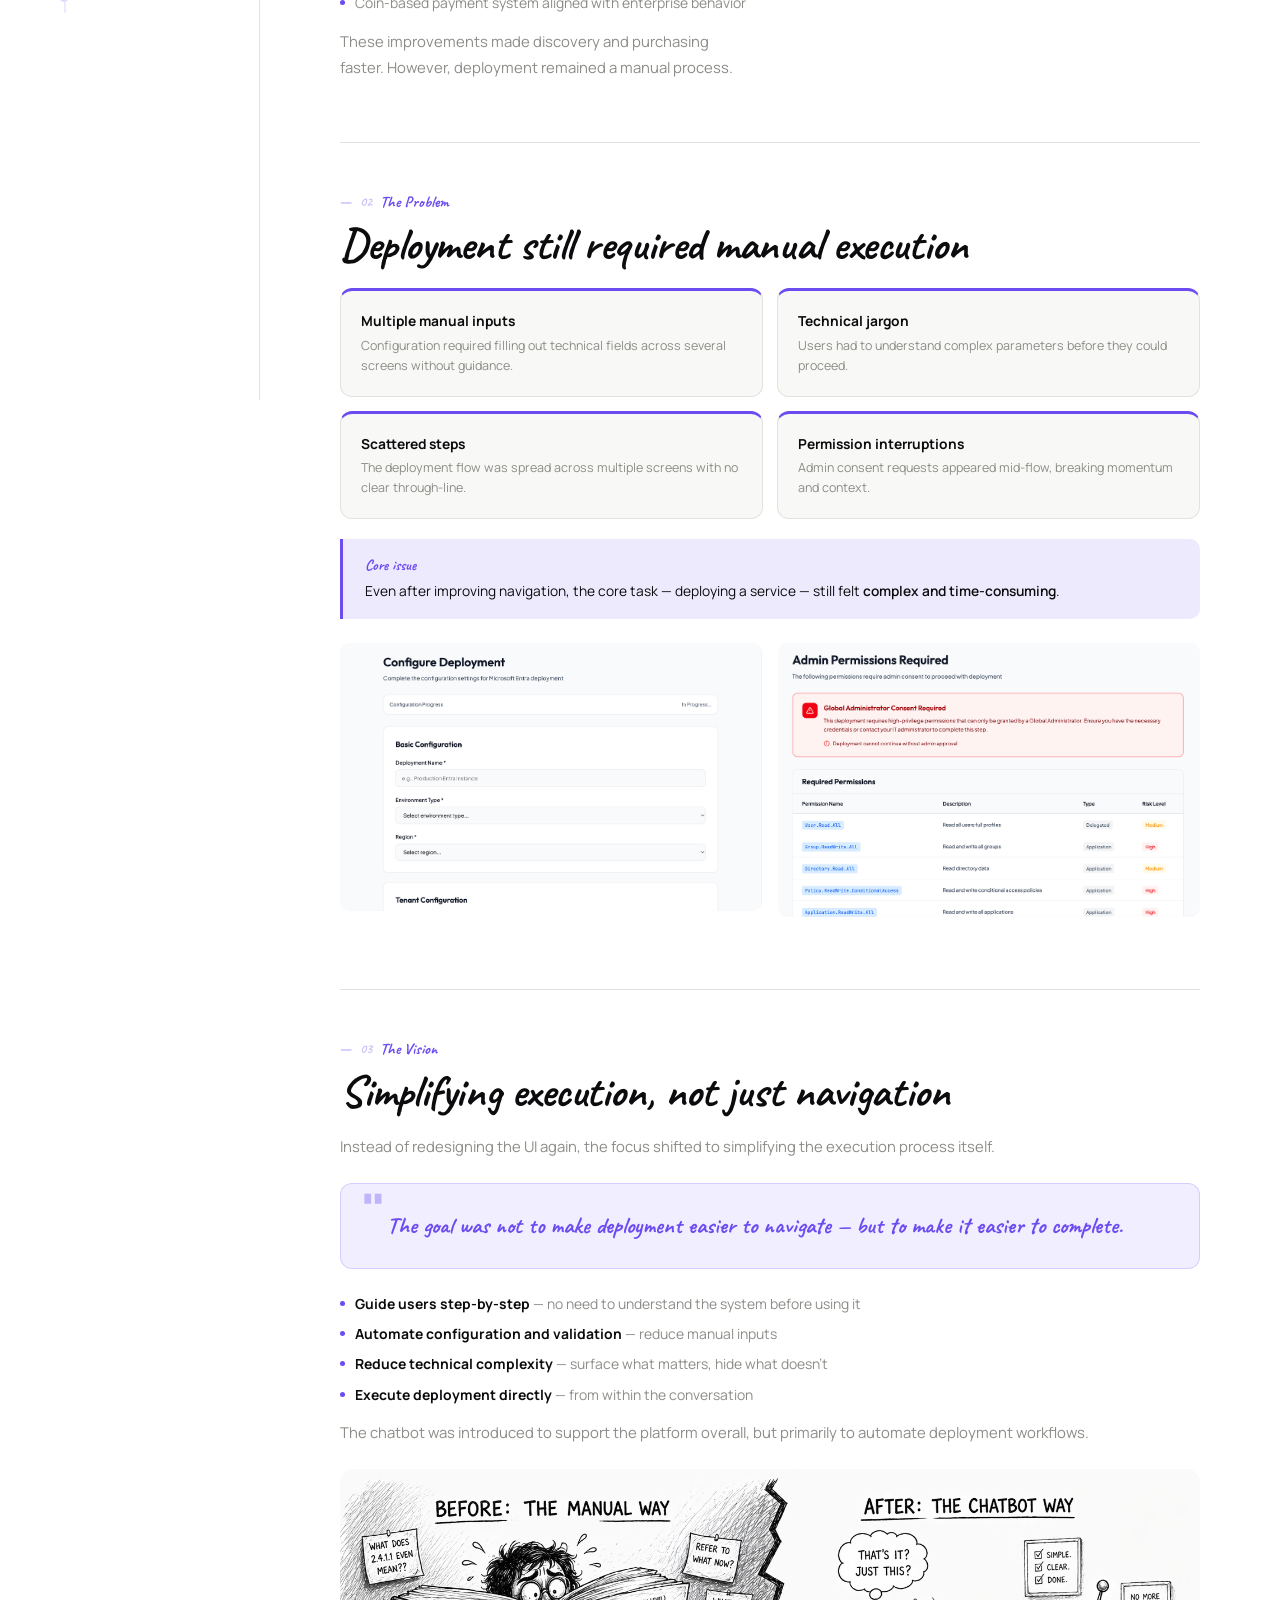
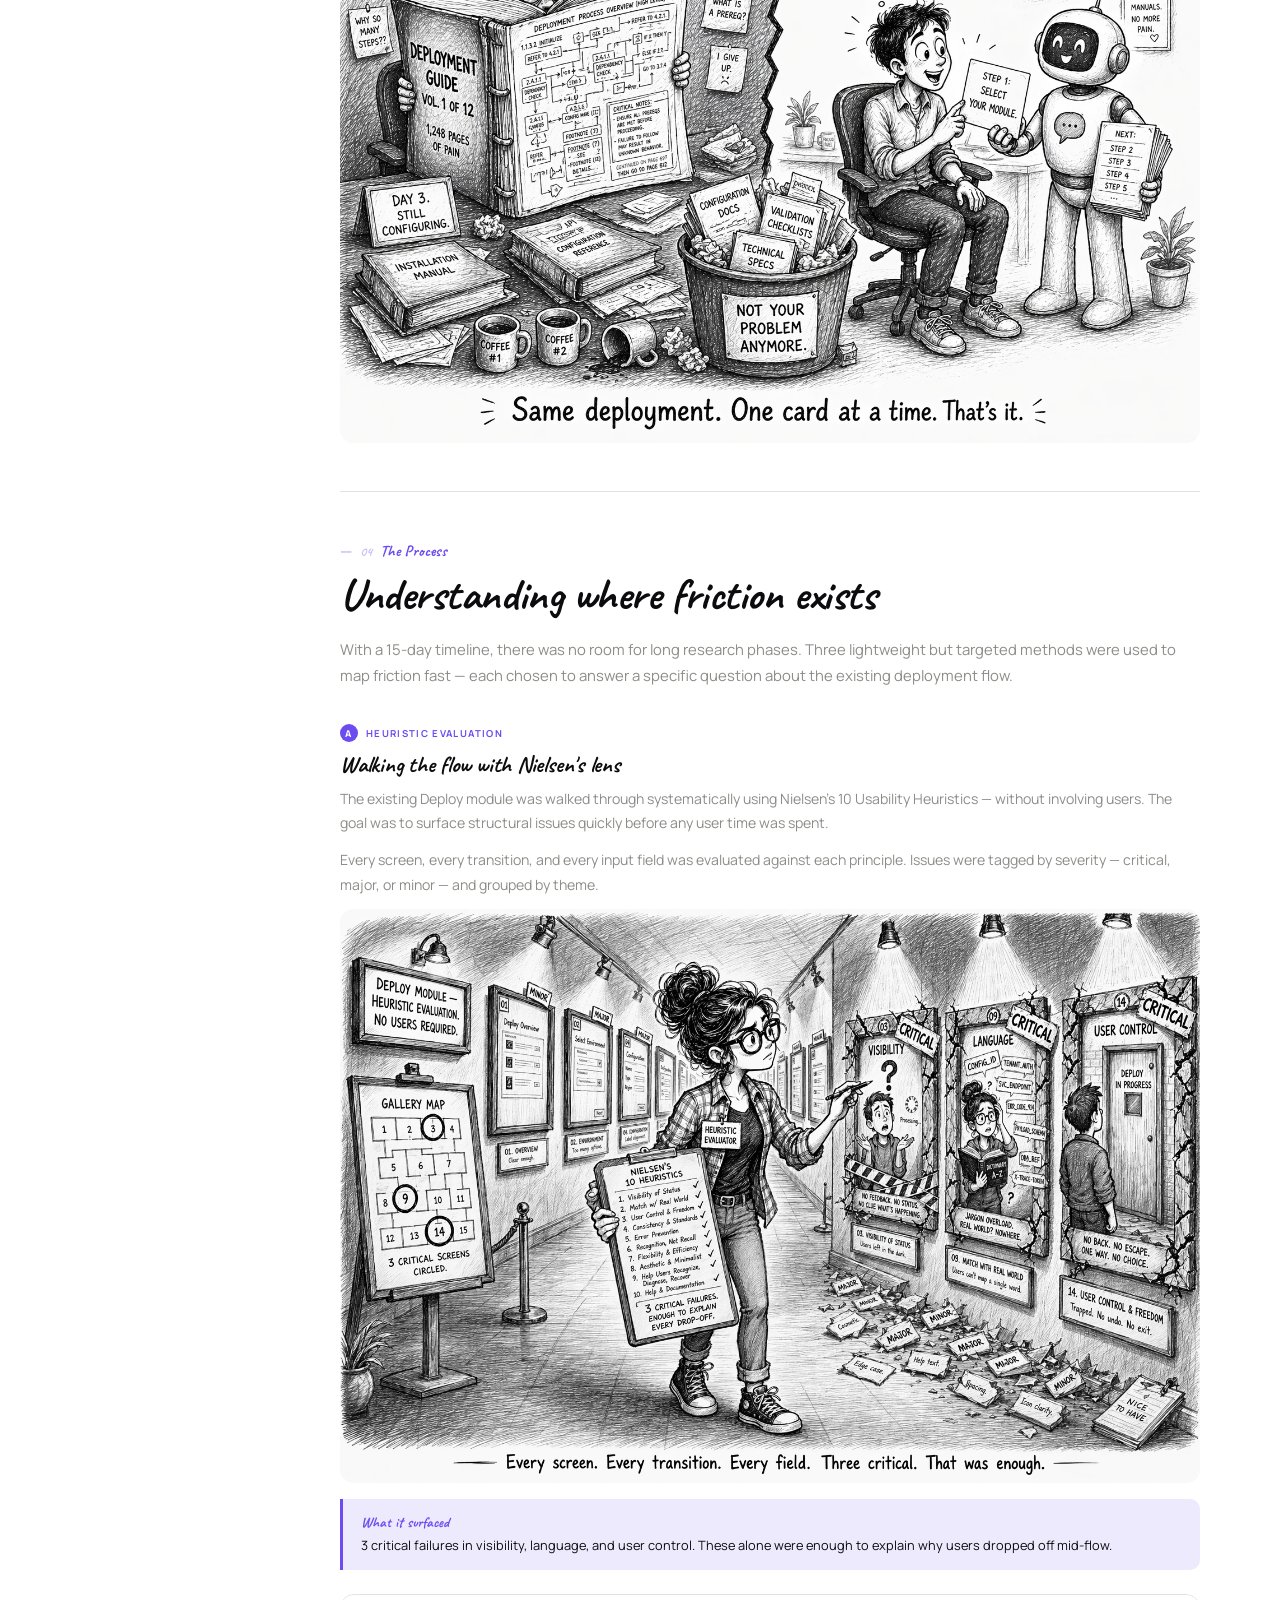
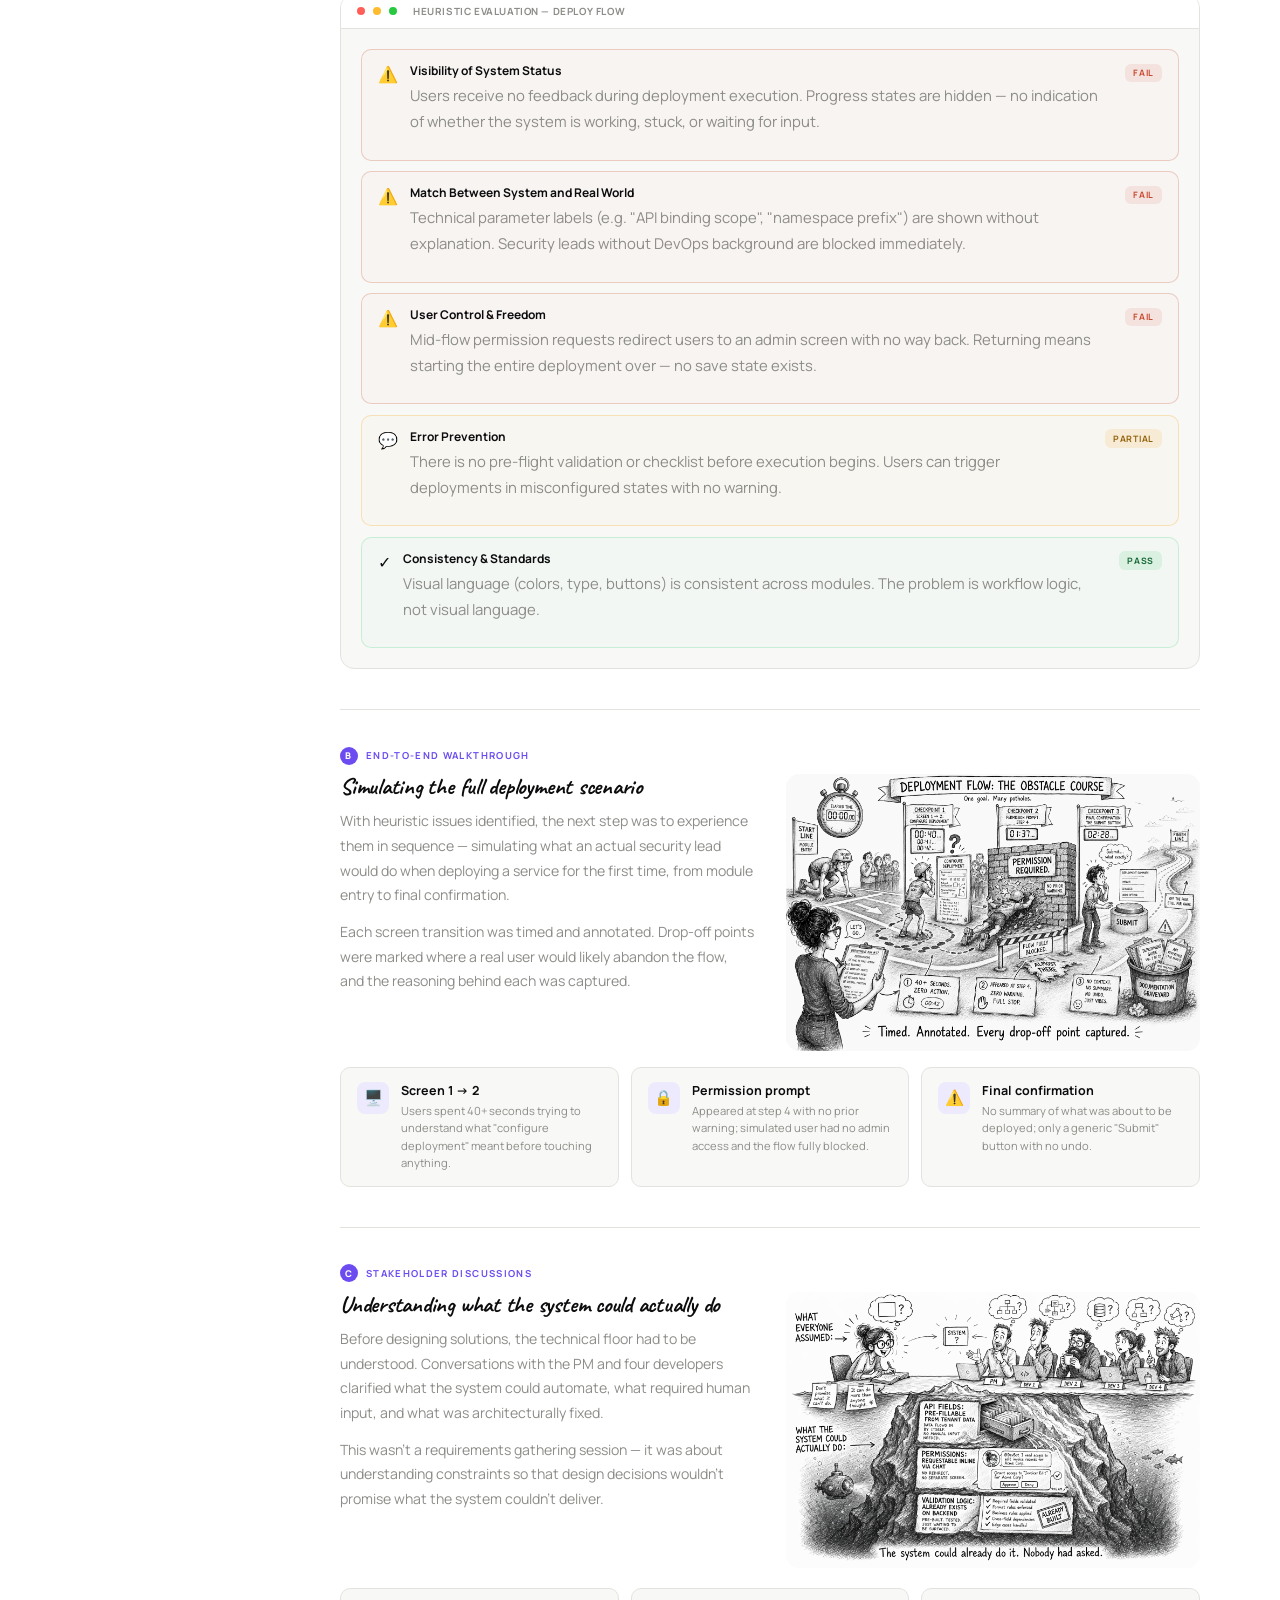
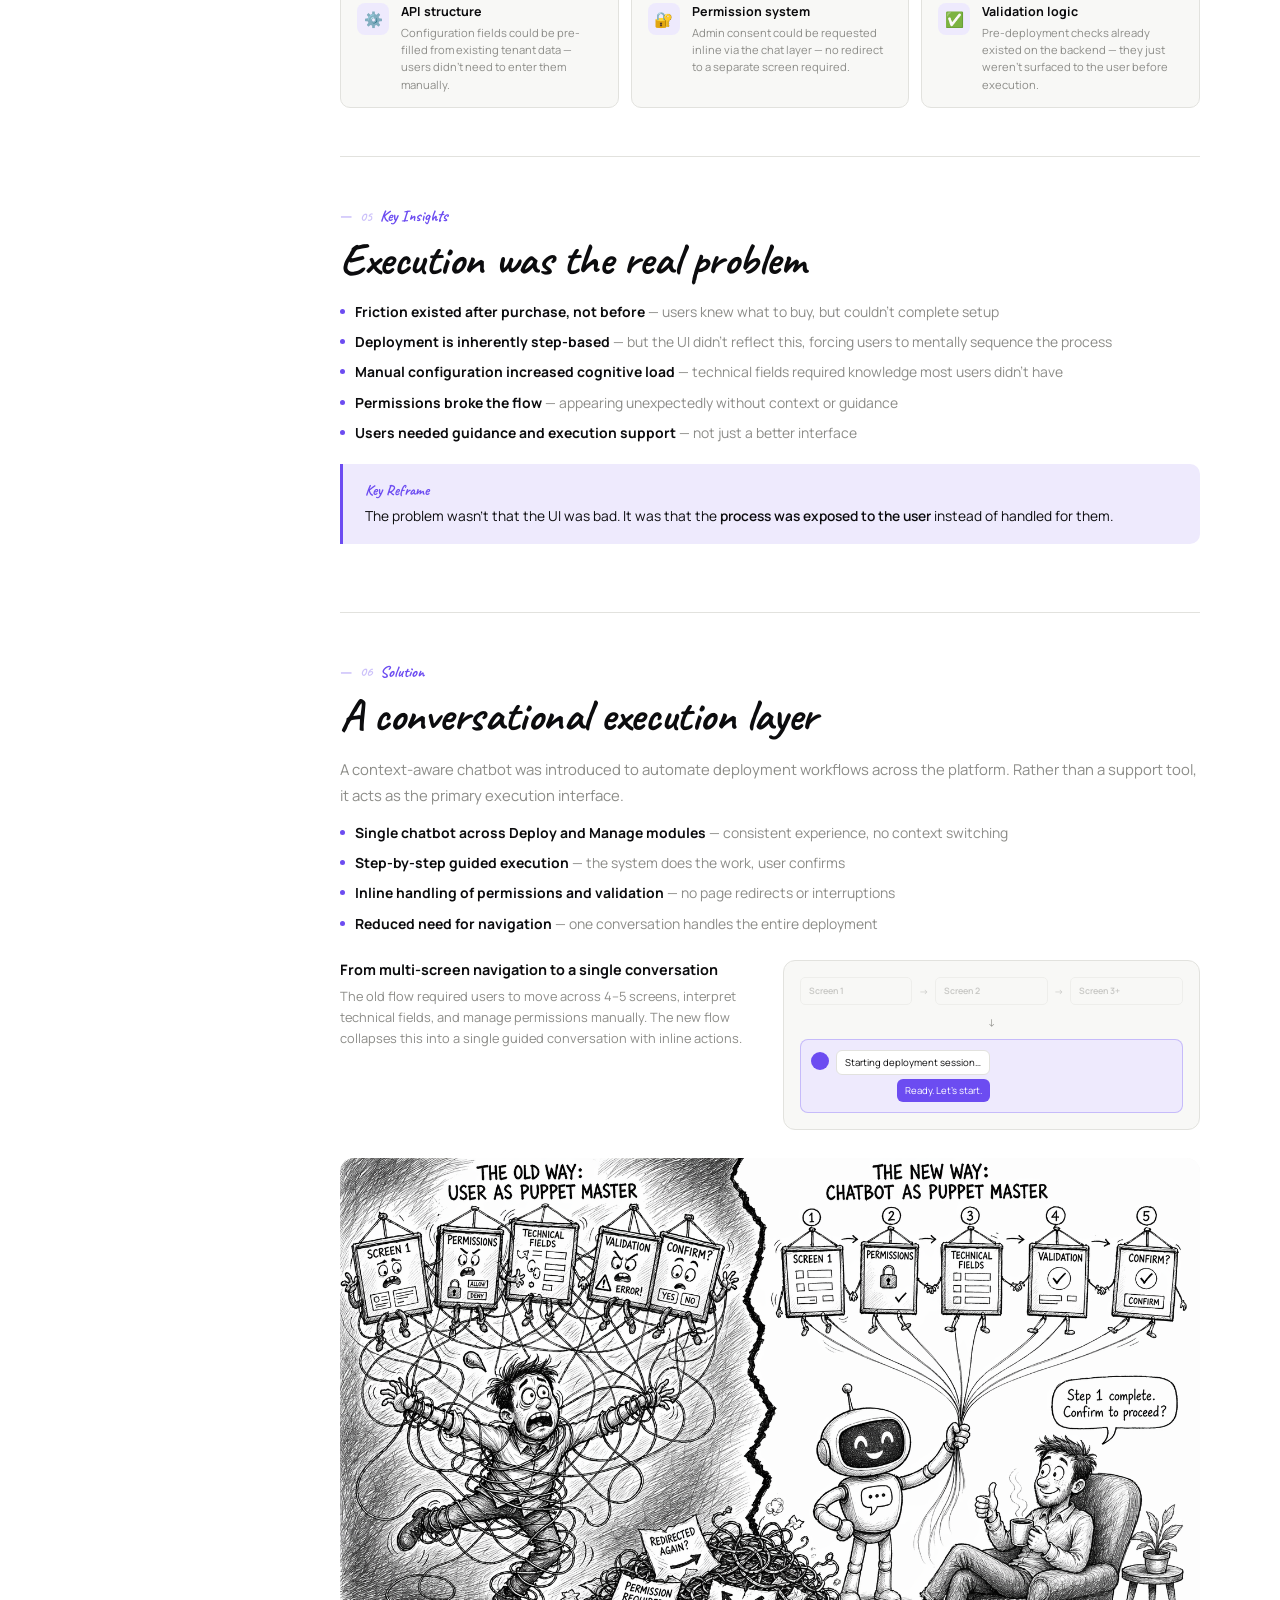
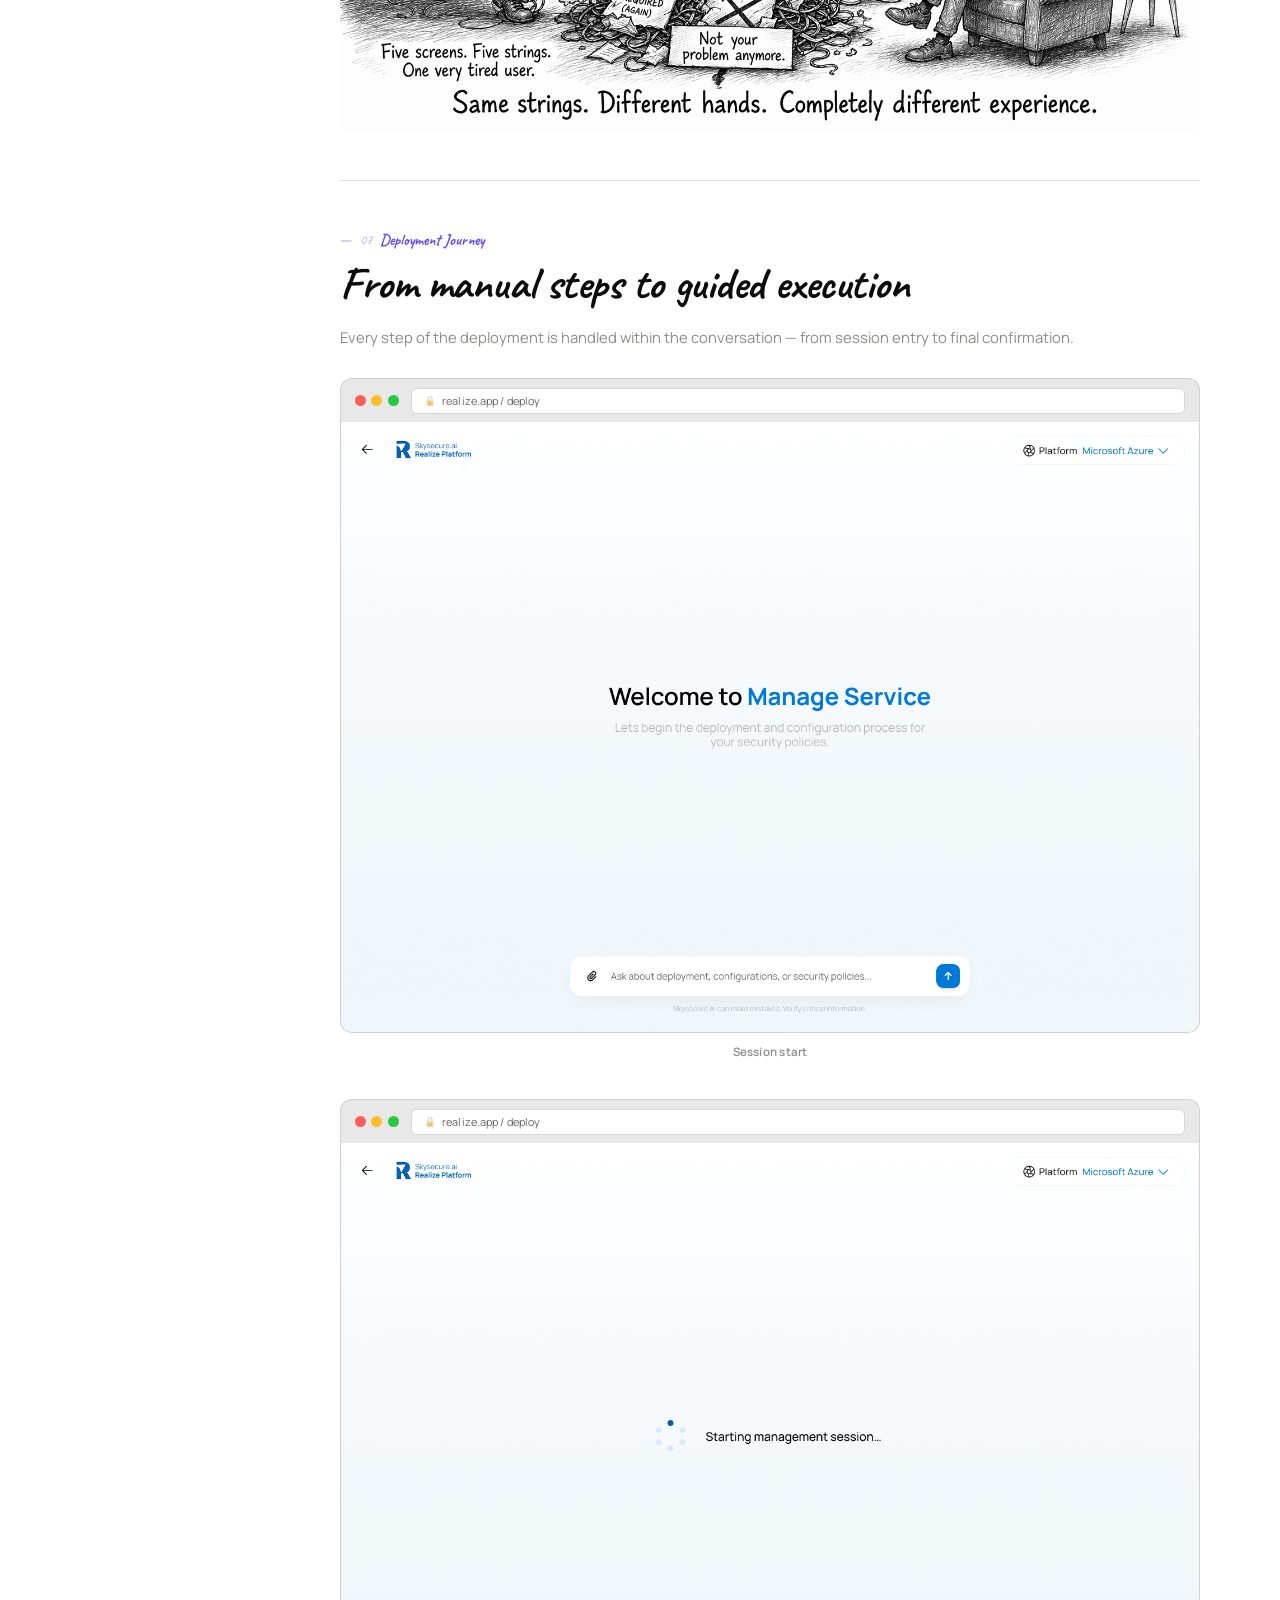
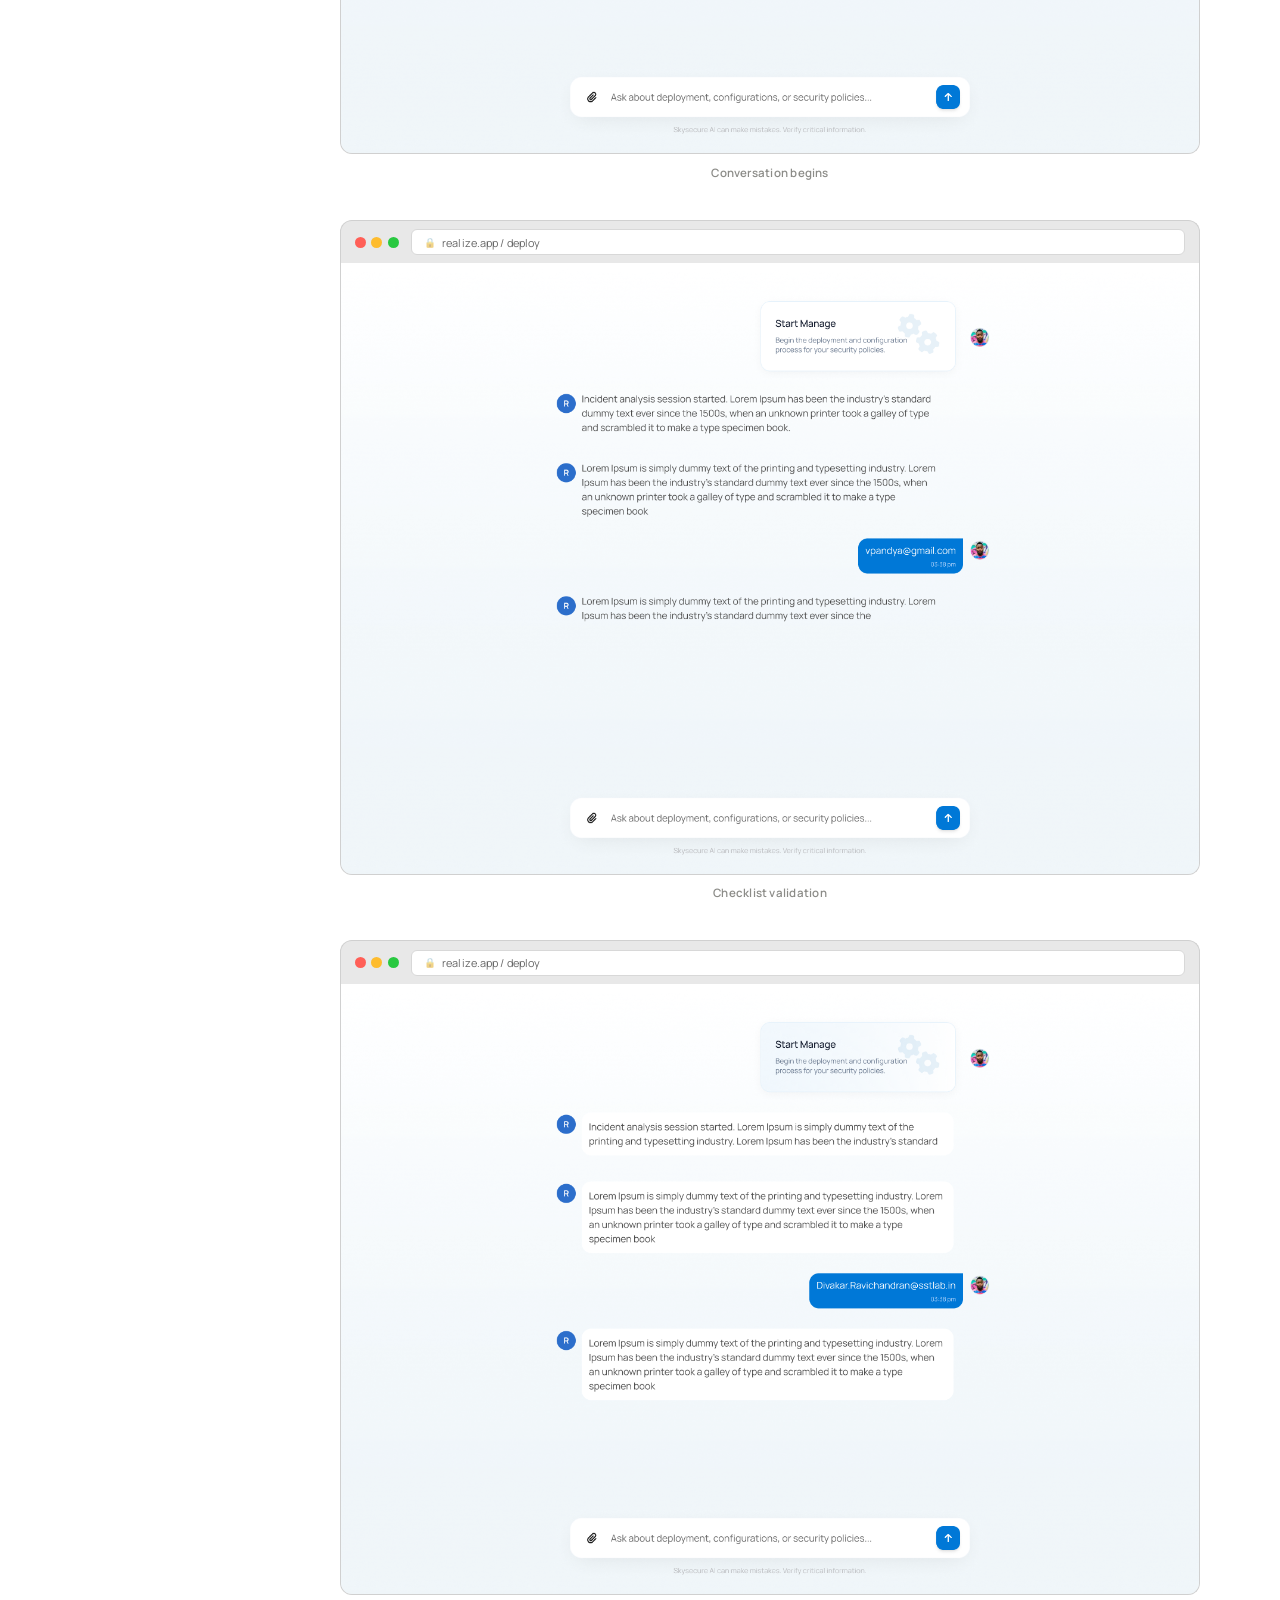
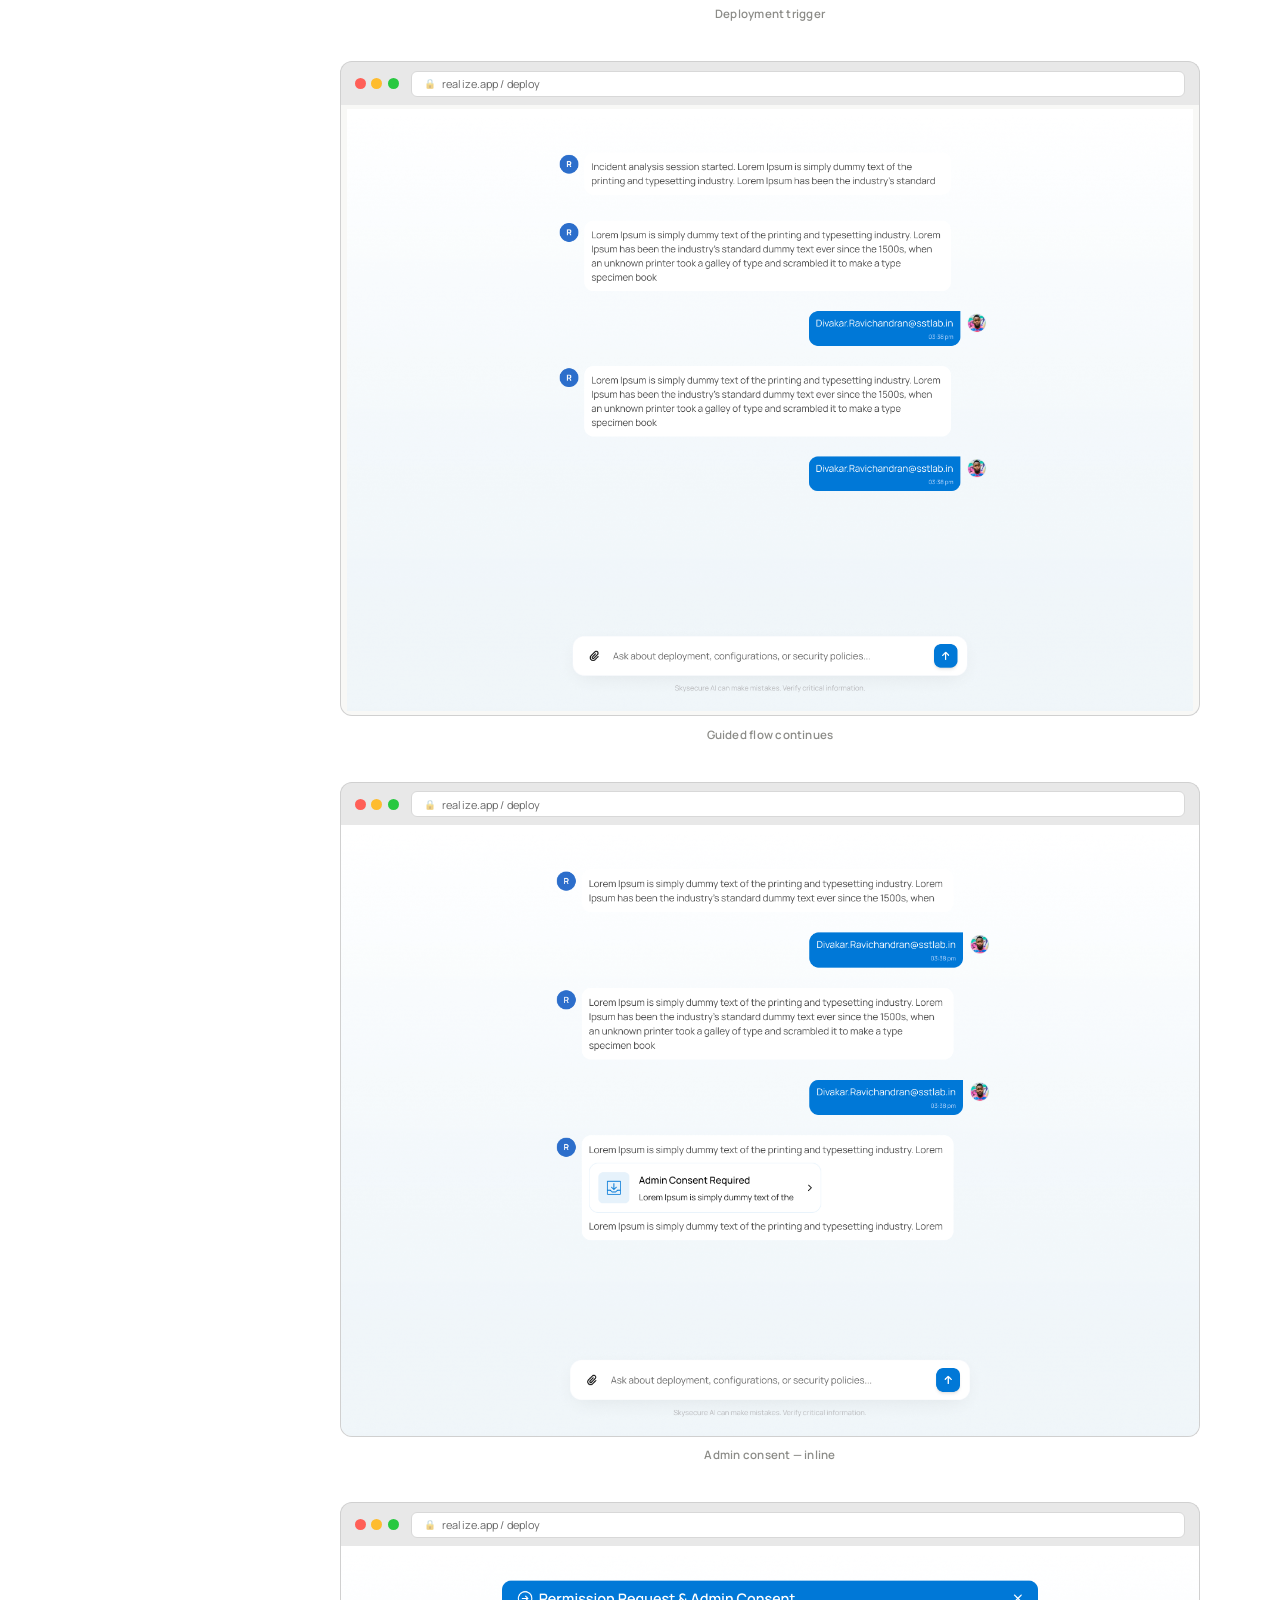
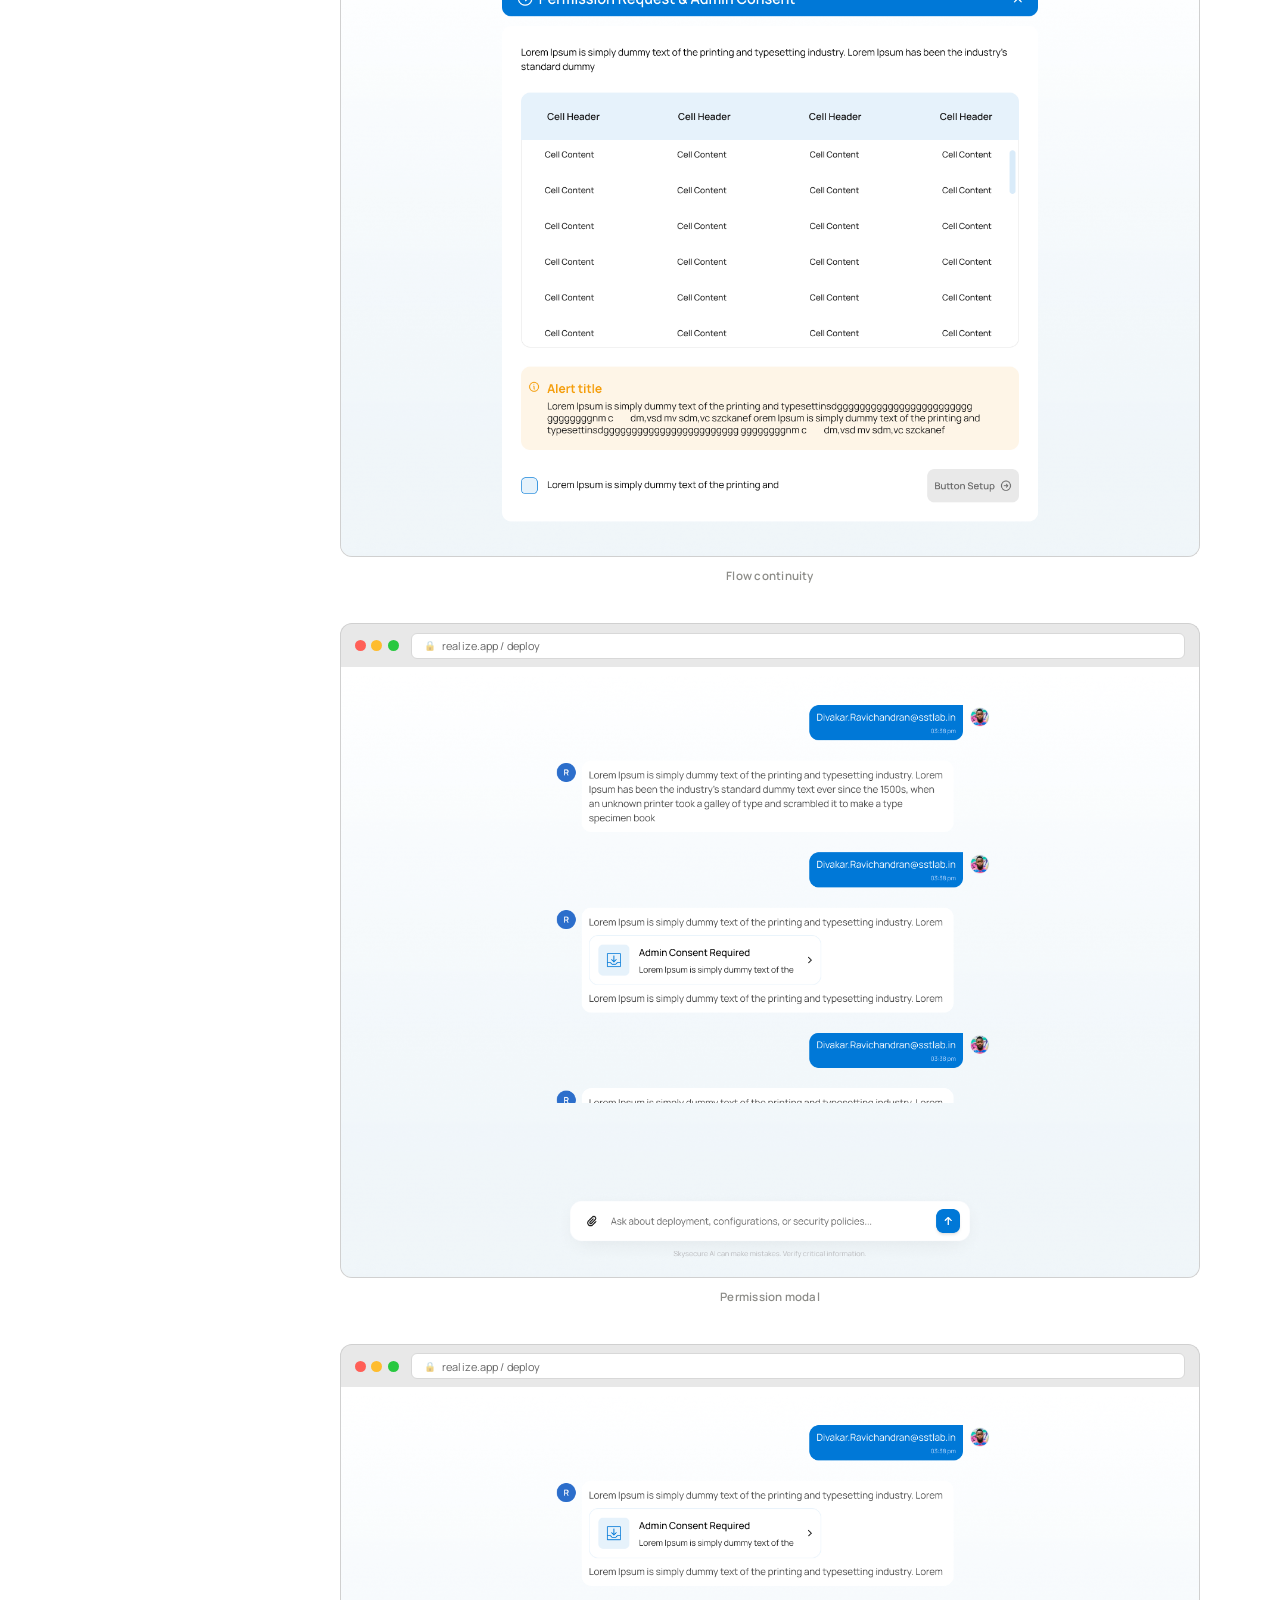
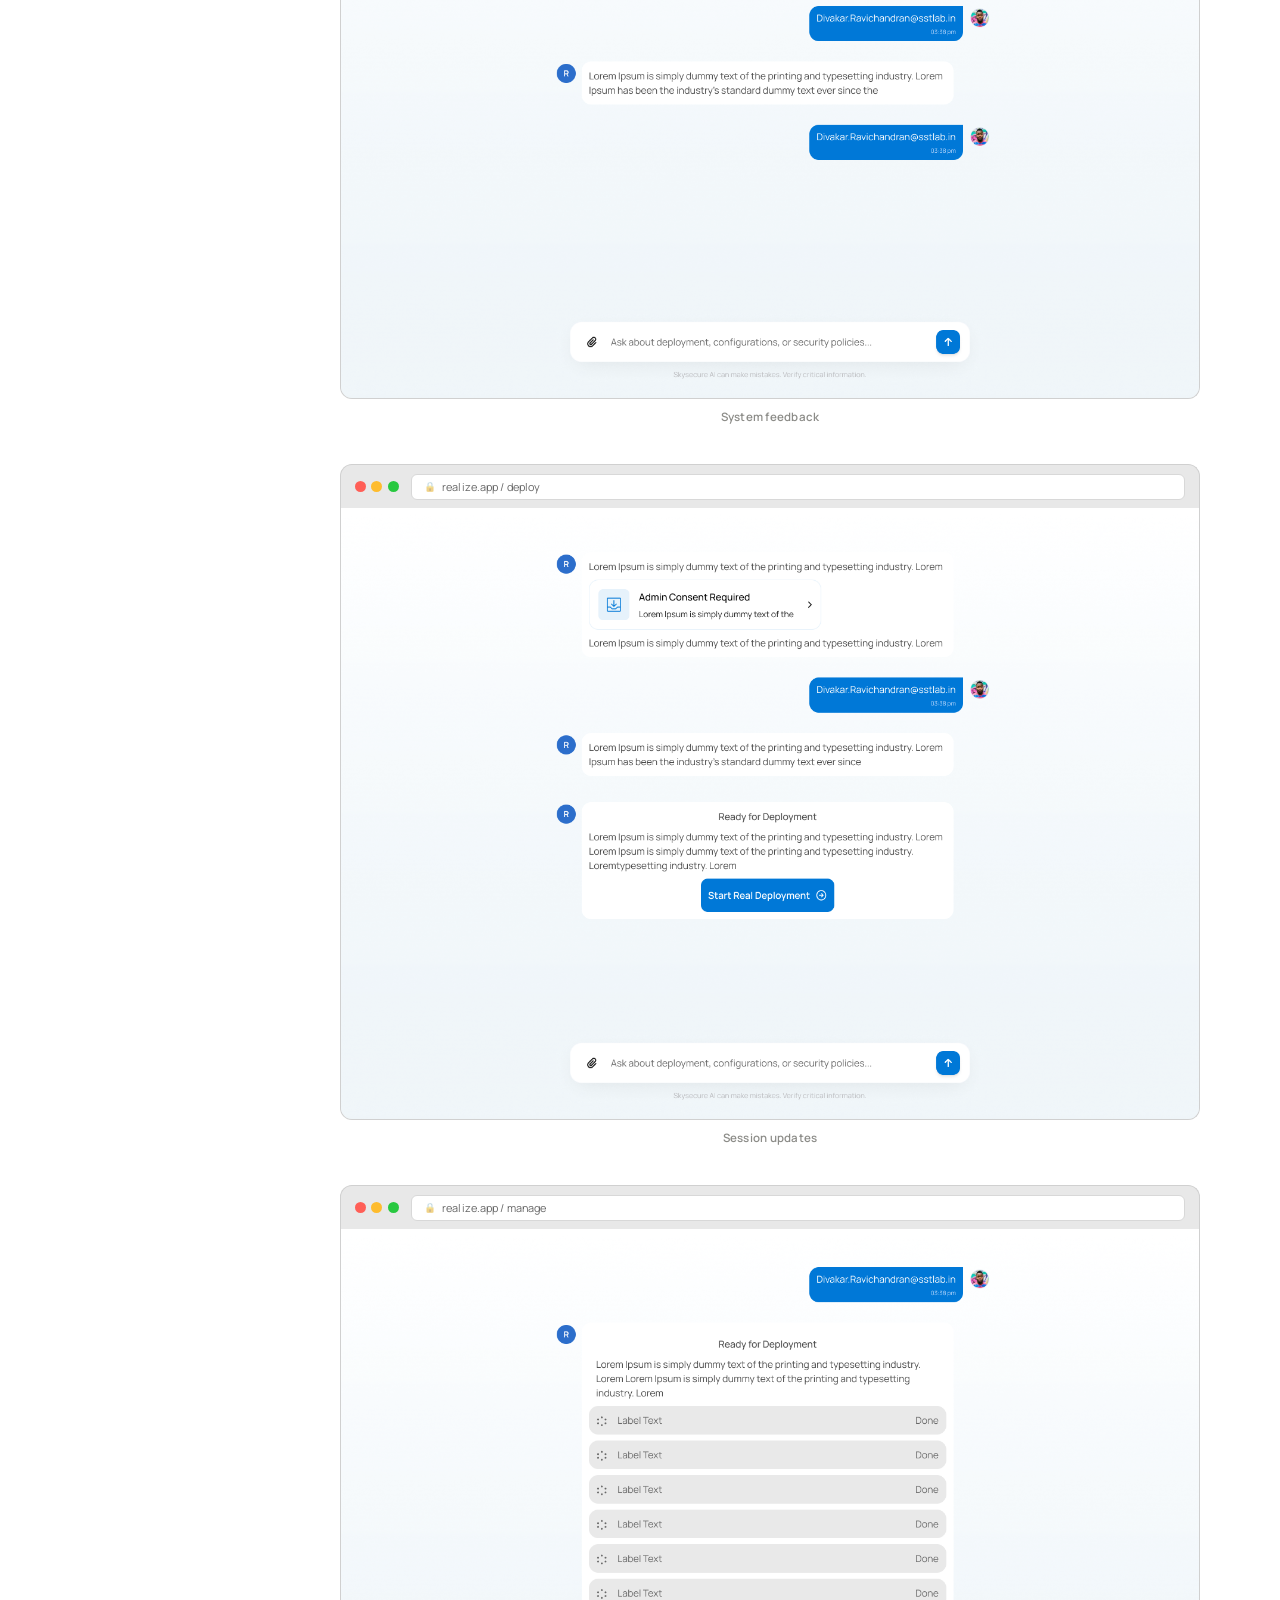
==== commit 5b836ea8: "note changes" ====
--- a/chat.html
+++ b/chat.html
@@ -217,7 +217,7 @@
   position:relative;background:#FFF9C4;border-radius:4px;
   padding:2rem 1.75rem 1.75rem;
   box-shadow:3px 5px 18px rgba(0,0,0,.15),0 1px 3px rgba(0,0,0,.08);
-  font-family:var(--hand);
+  font-family:var(--body);
 }
 .sticky-note-tape{
   position:absolute;top:-14px;left:50%;transform:translateX(-50%);
@@ -225,28 +225,28 @@
   border-radius:2px;box-shadow:0 1px 4px rgba(0,0,0,.12);
   border:1px solid rgba(200,180,0,.18);
 }
-.sticky-note-heading{font-family:var(--hand);font-size:1.15rem;font-weight:700;color:#2a1f00;margin-bottom:.7rem;line-height:1.3}
-.sticky-note-body{font-family:var(--hand);font-size:.93rem;color:#3a2d00;line-height:1.75;font-style:italic}
+.sticky-note-heading{font-family:var(--hand);font-size:1.25rem;font-weight:700;color:#2a1f00;margin-bottom:.7rem;line-height:1.3}
+.sticky-note-body{font-family:var(--body);font-size:.85rem;color:#3a2d00;line-height:1.75;font-style:normal;font-weight:500}
 .sticky-note-body em{font-style:normal;font-weight:700}
 .sticky-note-links{display:flex;flex-direction:column;gap:.5rem;margin-top:.85rem}
 .sticky-note-btn{
   display:inline-flex;align-items:center;gap:.5rem;
-  font-family:var(--hand);font-size:.95rem;font-weight:700;
+  font-family:var(--hand);font-size:1rem;font-weight:700;
   color:#fff;background:#2a1f00;padding:.45rem 1.1rem;border-radius:8px;
   text-decoration:none;width:fit-content;transition:background .15s;
 }
 .sticky-note-btn:hover{background:#3d2e00}
 .sticky-note-btn-ghost{
   display:inline-flex;align-items:center;
-  font-family:var(--hand);font-size:.93rem;font-weight:600;
+  font-family:var(--hand);font-size:.95rem;font-weight:600;
   color:#2a1f00;background:rgba(255,255,255,.55);
   padding:.4rem 1rem;border-radius:8px;
   border:1.5px solid rgba(42,31,0,.25);
   text-decoration:none;width:fit-content;transition:background .15s;
 }
 .sticky-note-btn-ghost:hover{background:rgba(255,255,255,.8)}
-.sticky-note-or{font-family:var(--hand);font-size:.88rem;color:#5a4a00;display:inline;margin:0 .25rem}
-.sticky-note-smile{font-family:var(--hand);font-size:.88rem;color:#3a2d00;margin-top:.1rem;display:block}
+.sticky-note-or{font-family:var(--body);font-size:.82rem;font-weight:500;color:#5a4a00;display:inline;margin:0 .25rem}
+.sticky-note-smile{font-family:var(--body);font-size:.82rem;font-weight:500;color:#3a2d00;margin-top:.1rem;display:block}
 @media(max-width:860px){.sticky-note-paper{transform:none}}
 
 /* ══════════════════════════════════
@@ -926,13 +926,11 @@
     </div>
     <div class="sticky-note-paper sticky-note-attached">
       <div class="sticky-note-tape"></div>
-      <div class="sticky-note-heading">♦ Before you scroll in</div>
-      <p class="sticky-note-body">This is a sub-module of a bigger project — research, design system &amp; core UX decisions were all shared with <strong style="color:#3a3000">Realize</strong>.</p>
-      <p class="sticky-note-body" style="margin-top:.6rem;font-weight:700;color:#3a3000">Short on time?</p>
-      <div class="sticky-note-links" style="flex-direction:column;align-items:flex-start;gap:.5rem;margin-top:.5rem">
-        <a href="realize.html" class="sticky-note-btn">👉 View full Realize case study</a>
-        <span class="sticky-note-or">— or keep scrolling 😊</span>
-      </div>
+      <div class="sticky-note-heading" style="font-family:'Caveat',cursive;font-size:1.35rem;font-weight:700;margin-bottom:.75rem">✨ Before you scroll in</div>
+      <p class="sticky-note-body" style="font-family:'Manrope',sans-serif;margin-bottom:.75rem">This case study explores how the deployment journey was automated through a chatbot experience — designed as part of the larger <strong style="color:#3a3000">Realize</strong> project.</p>
+      <p class="sticky-note-body" style="font-family:'Manrope',sans-serif;margin-bottom:.75rem">For the full research &amp; core UX decisions,<br>👉 <a href="realize.html" style="color:#2a1f00;font-weight:700;text-decoration:underline;text-underline-offset:2px;font-family:'Manrope',sans-serif">check out the Realize case study</a></p>
+      <p class="sticky-note-body" style="font-family:'Manrope',sans-serif;margin-bottom:.75rem">— or explore the <a href="#deployment-journey" style="color:#2a1f00;font-weight:700;text-decoration:underline;text-underline-offset:2px;font-family:'Manrope',sans-serif">deployment journey</a> through the screens below.</p>
+      <p class="sticky-note-body" style="color:#5a4a00;font-family:'Caveat',cursive;font-size:1rem;font-weight:600"><em style="font-style:normal;font-weight:700">P.S.</em> This is Phase 1 — there's more in the works. 🚧</p>
     </div>
   </div>
 </div>
